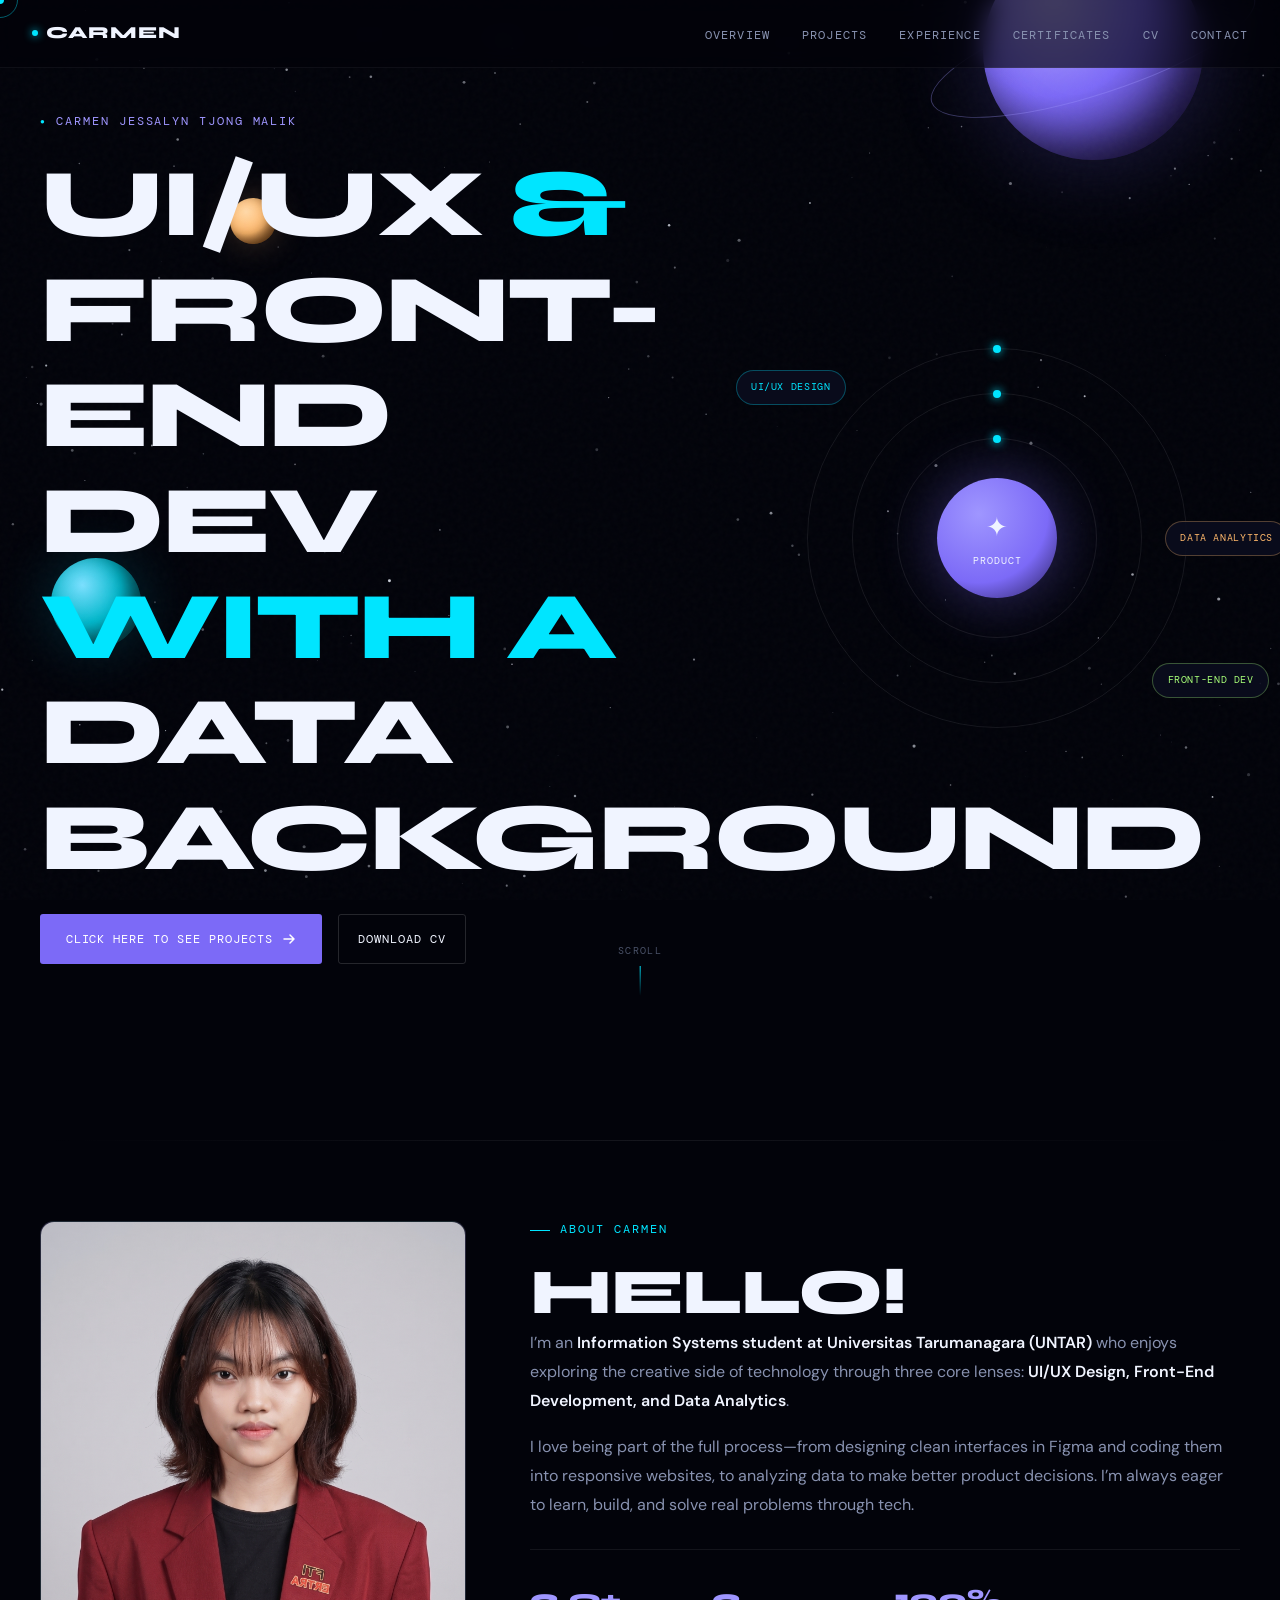
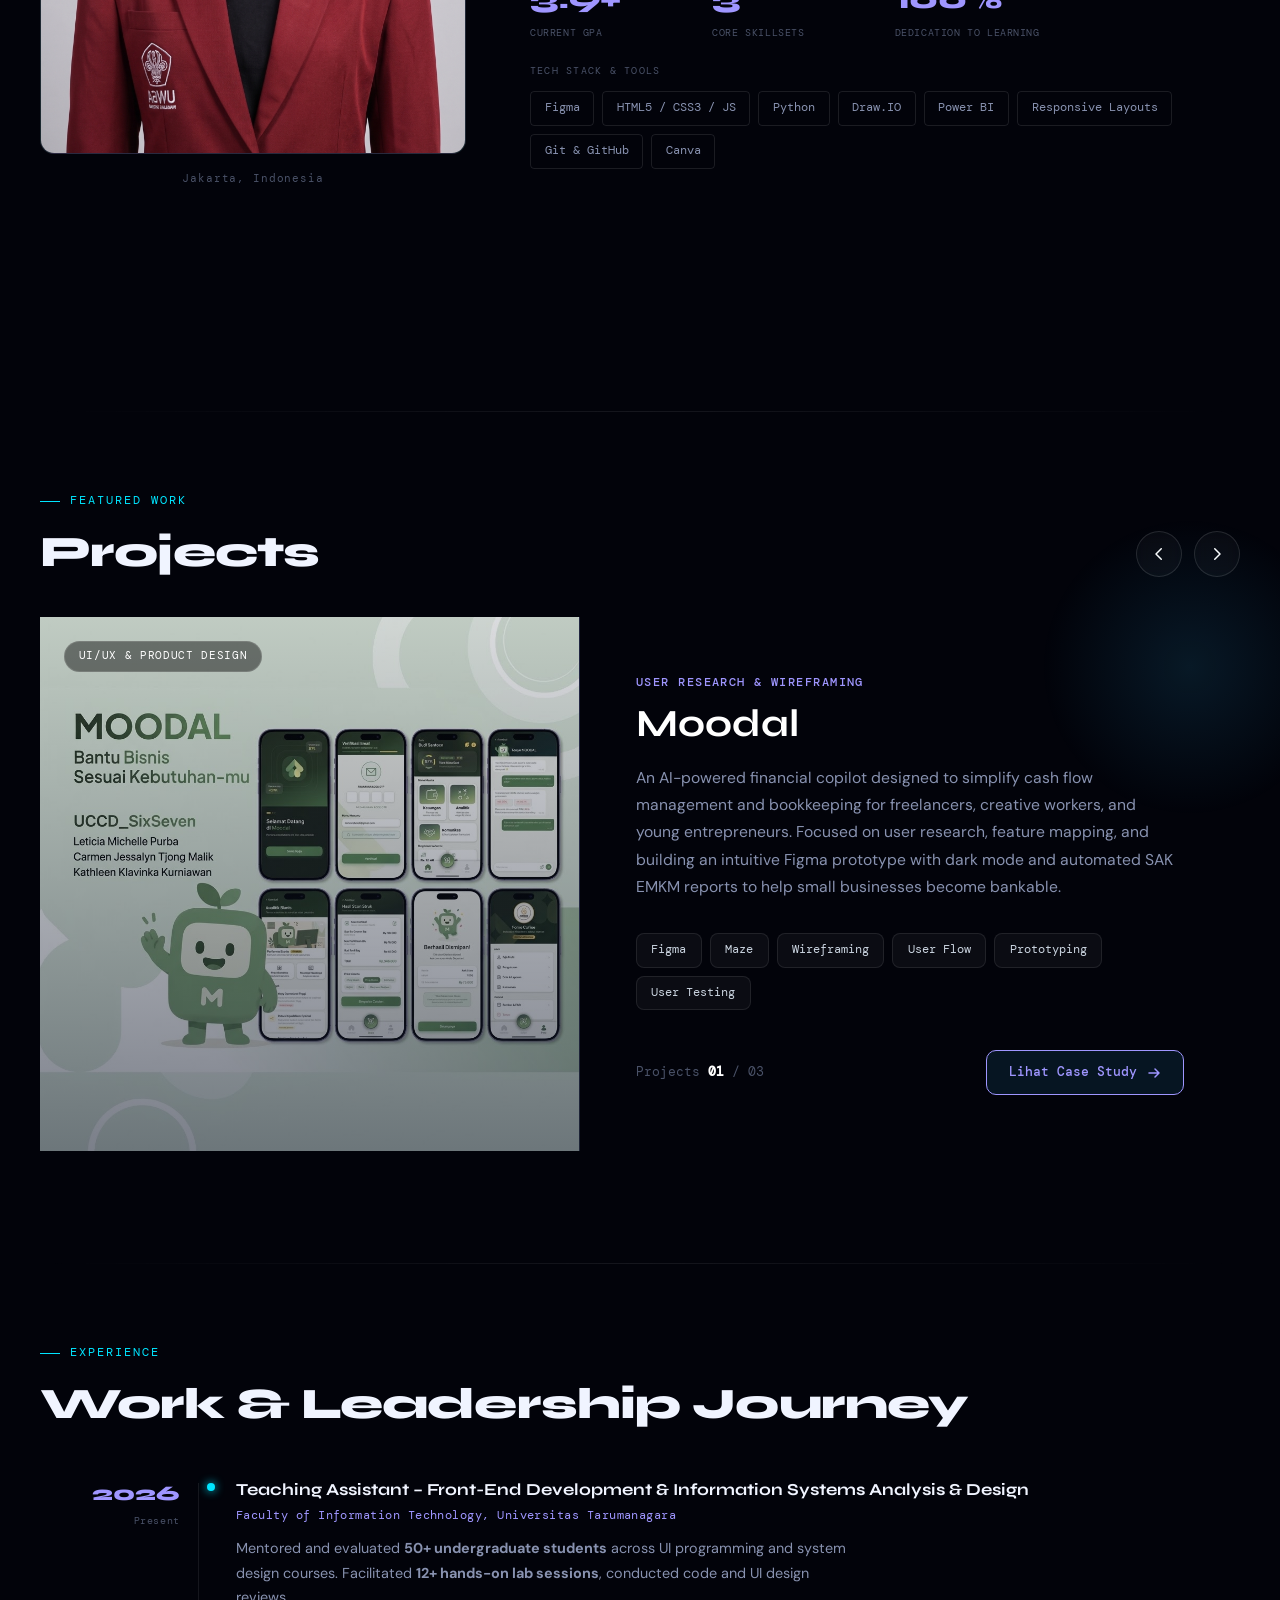
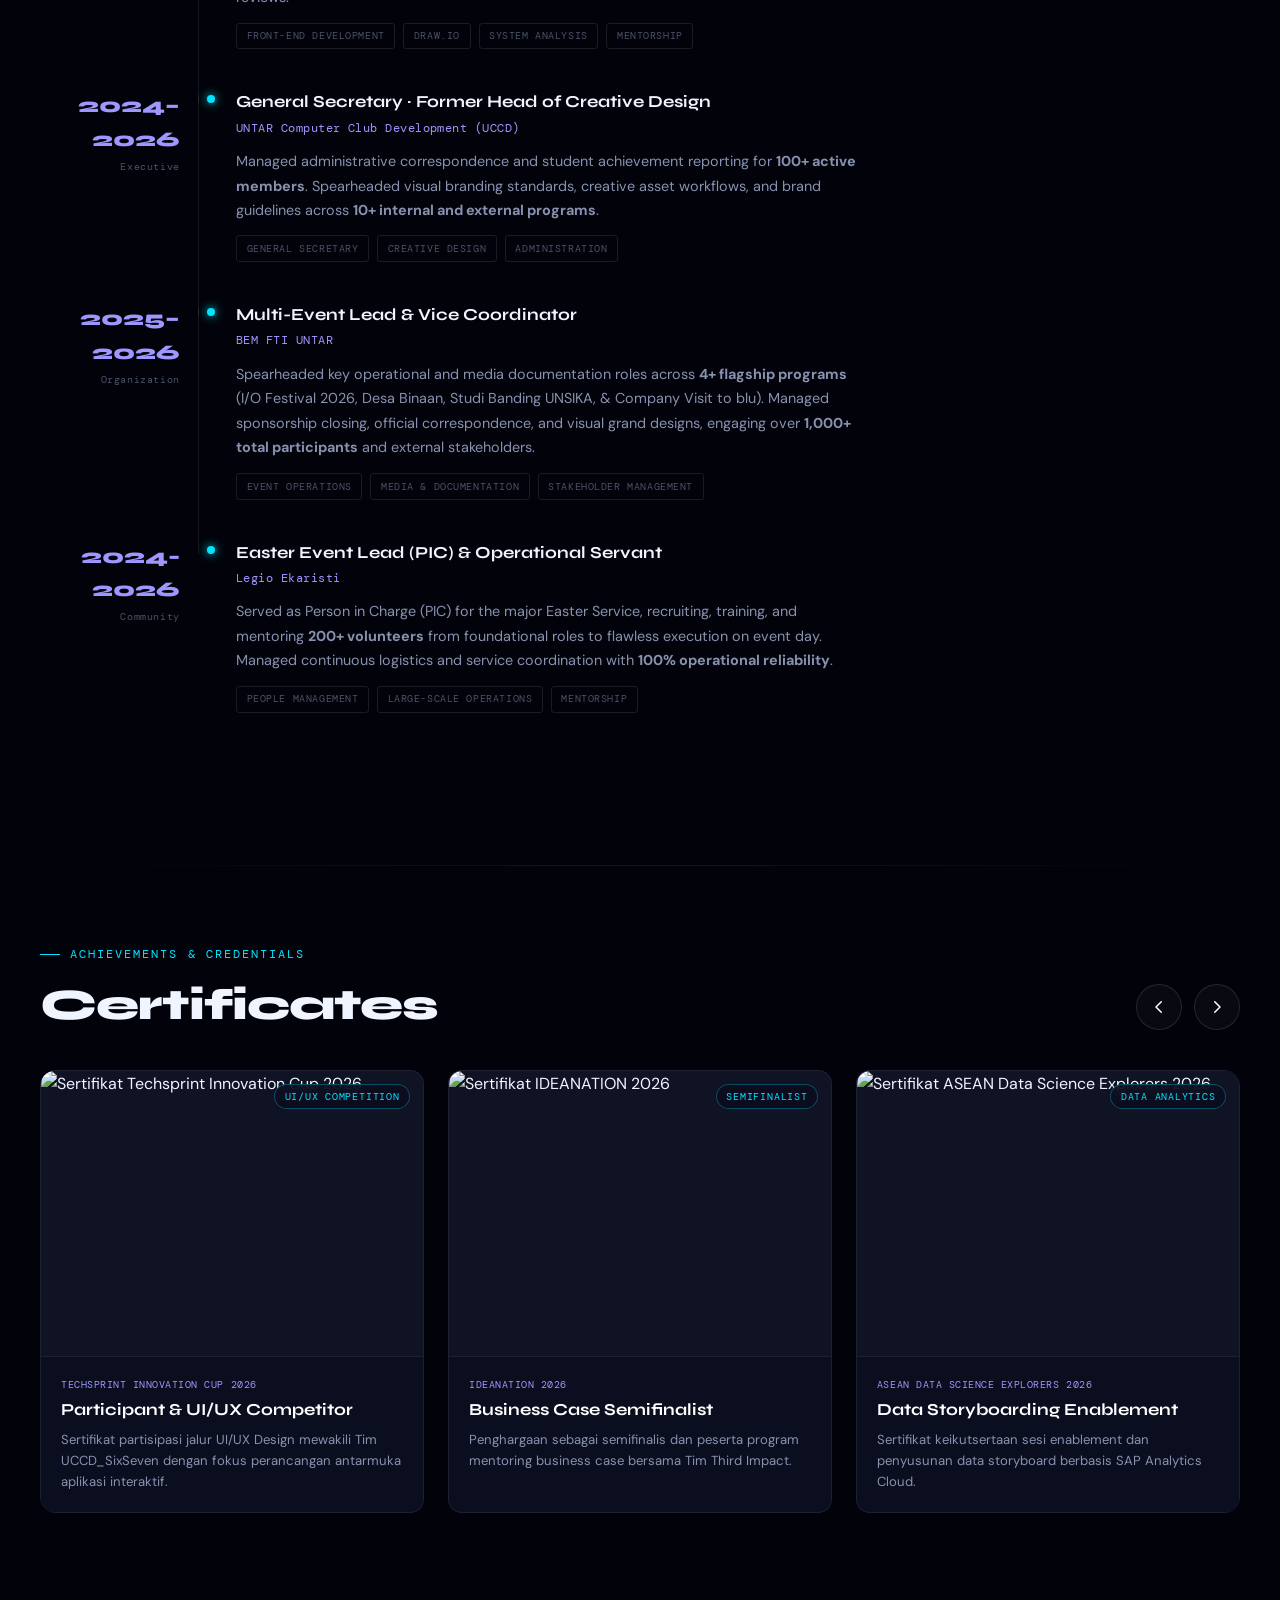
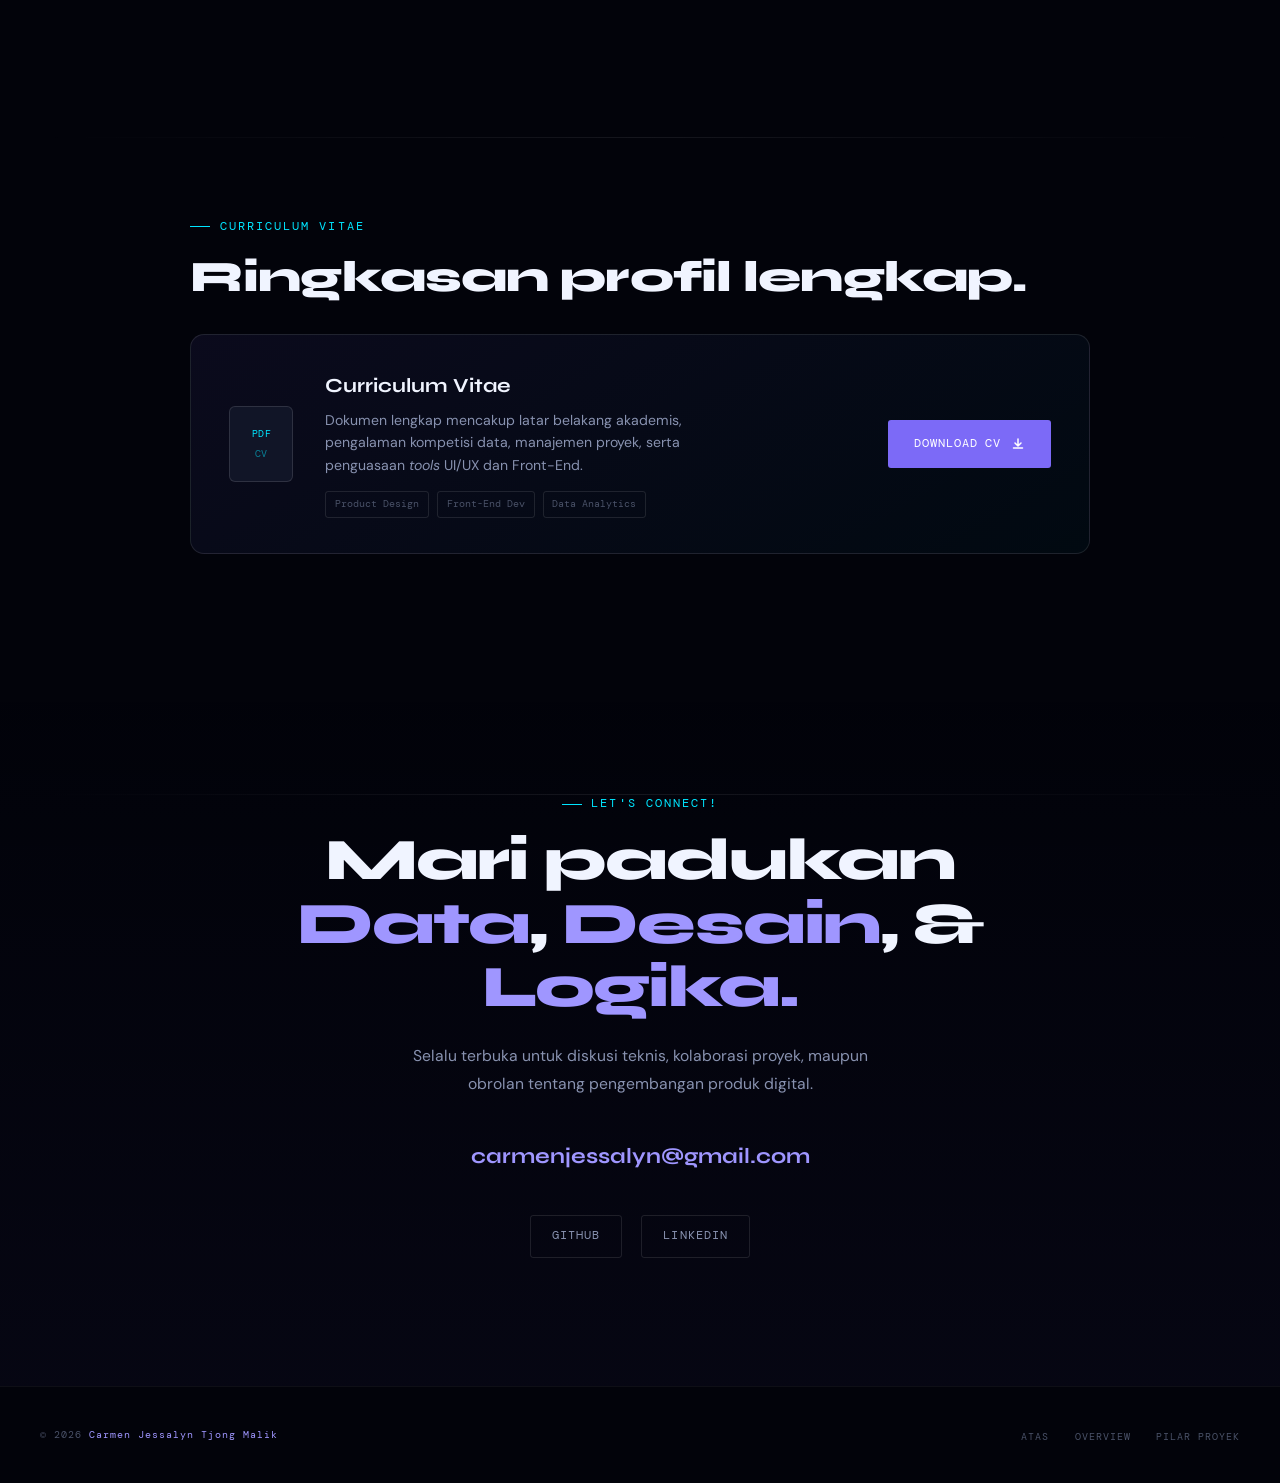
==== Final/index.html @ ed93e40d "Add .gitignore and include Final folder only" ====
<!DOCTYPE html>
<html lang="id">

<head>
    <meta charset="UTF-8" />
    <meta name="viewport" content="width=device-width, initial-scale=1.0" />
    <link href="image/favicon.ico" rel="icon" type="image/x-icon" />
    <title>Carmen Jessalyn | UI/UX, Front-End & Data</title>

    <link rel="preconnect" href="https://fonts.googleapis.com" />
    <link rel="preconnect" href="https://fonts.gstatic.com" crossorigin />
    <link
        href="https://fonts.googleapis.com/css2?family=Syne:wght@400;500;600;700;800&family=DM+Sans:ital,opsz,wght@0,9..40,300;0,9..40,400;0,9..40,500;1,9..40,300&family=DM+Mono:wght@300;400;500&display=swap"
        rel="stylesheet" />

    <link rel="stylesheet" href="css/style.css" />
    <link rel="stylesheet" href="css/portfolio.css" />
</head>

<body>
    <div id="cursor"></div>
    <div id="cursor-ring"></div>
    <canvas id="starfield"></canvas>
    <div class="planet-field">
        <div class="planet planet-a">
            <div class="ring"></div>
        </div>
        <div class="planet planet-b"></div>
        <div class="planet planet-c"></div>
    </div>

    <!-- Navigasi -->
    <nav>
        <a href="index.html" class="nav-logo"><span></span>CARMEN</a>
        <ul class="nav-links">
            <li><a href="#about">Overview</a></li>
            <li><a href="#work">Projects</a></li>
            <li><a href="#experience">Experience</a></li>
            <li><a href="#certificates">Certificates</a></li>
            <li><a href="#resume">CV</a></li>
            <li><a href="#contact">Contact</a></li>
        </ul>
    </nav>

    <!-- Bagian Hero -->
    <section id="hero">
        <div class="hero-inner">
            <div class="hero-left">
                <p class="hero-label">Carmen Jessalyn Tjong Malik</p>

                <h1 class="hero-headline"
                    style="text-transform: uppercase; font-weight: 800; font-size: clamp(3.5rem, 8vw, 6rem); line-height: 1.1;">
                    UI/UX <span class="accent-cyan">&</span><br>
                    FRONT-END DEV
                    <span class="accent-cyan">With a </span>Data <br> Background
                </h1>

                <div class="hero-actions">
                    <a href="#work" class="btn-primary">
                        CLick here to see projects
                        <svg width="14" height="14" fill="none" viewBox="0 0 14 14">
                            <path d="M2 7h10M8 3l4 4-4 4" stroke="currentColor" stroke-width="1.5"
                                stroke-linecap="round" stroke-linejoin="round" />
                        </svg>
                    </a>
                    <a href="#resume" class="btn-ghost">Download CV</a>
                </div>
            </div>

            <!-- Visual Hero -->
            <div class="hero-visual">
                <div class="orbit-system">
                    <div class="orbit-ring">
                        <div class="orbit-dot"></div>
                    </div>
                    <div class="orbit-ring">
                        <div class="orbit-dot"></div>
                    </div>
                    <div class="orbit-ring">
                        <div class="orbit-dot"></div>
                    </div>
                    <div class="orbit-center">
                        <div class="orbit-center-icon">✦</div>
                        <div class="orbit-center-text">Product</div>
                    </div>
                    <div class="skill-float f1">UI/UX Design</div>
                    <div class="skill-float f2">Front-End Dev</div>
                    <div class="skill-float f3">Data Analytics</div>
                </div>
            </div>
        </div>

        <div class="scroll-indicator">
            <span>Scroll</span>
            <div class="scroll-line"></div>
        </div>
    </section>

    <!-- Bagian About / Overview -->
    <section id="about">
        <div class="section-divider"></div>
        <div class="about-inner reveal">
            <div class="about-photo">
                <div class="photo-frame">
                    <div class="photo-placeholder">
                        <img src="image/almet.png" alt="Carmen Jessalyn" class="photo-img" />
                    </div>
                </div>
                <div class="photo-caption">Jakarta, Indonesia</div>
            </div>

            <div class="about-right">
                <p class="section-tag">About Carmen</p>
                <h2 class="section-title"
                    style="text-transform: uppercase; font-weight: 800; font-size: clamp(2.5rem, 5vw, 4rem);">
                    hello!
                </h2>

                <p class="about-text">
                    I’m an <strong>Information Systems student at Universitas Tarumanagara (UNTAR)</strong> who enjoys
                    exploring the creative side of technology through three core lenses: <strong>UI/UX Design, Front-End
                        Development, and Data Analytics</strong>.</p>

                <p class="about-text">
                    I love being part of the full process—from designing clean interfaces in Figma and coding them into
                    responsive websites, to analyzing data to make better product decisions. I’m always eager to learn,
                    build, and solve real problems through tech.
                </p>

                <div class="about-stats">
                    <div class="stat-item">
                        <div class="stat-number">3.9+</div>
                        <div class="stat-label">Current GPA</div>
                    </div>
                    <div class="stat-item">
                        <div class="stat-number">3</div>
                        <div class="stat-label">Core Skillsets</div>
                    </div>
                    <div class="stat-item">
                        <div class="stat-number">100%</div>
                        <div class="stat-label">Dedication to Learning</div>
                    </div>
                </div>

                <div class="tools-grid-label">Tech Stack & Tools</div>
                <div class="tools-grid">
                    <span class="tool-tag">Figma</span>
                    <span class="tool-tag">HTML5 / CSS3 / JS</span>
                    <span class="tool-tag">Python</span>
                    <span class="tool-tag">Draw.IO</span>
                    <span class="tool-tag">Power BI</span>
                    <span class="tool-tag">Responsive Layouts</span>
                    <span class="tool-tag">Git & GitHub</span>
                    <span class="tool-tag">Canva</span>
                </div>
            </div>
        </div>
    </section>

    <!-- Bagian Featured Work -->
    <section id="work">
        <div class="section-divider"></div>

        <!-- Header Showcase -->
        <div class="showcase-top-bar reveal">
            <div>
                <p class="section-tag">Featured Work</p>
                <h2 class="section-title" style="margin-bottom: 0;">Projects</h2>
            </div>

            <div class="showcase-nav-controls">
                <button class="btn-nebula-nav" id="showcasePrev" aria-label="Proyek Sebelumnya">
                    <svg width="18" height="18" fill="none" viewBox="0 0 24 24">
                        <path d="M15 19l-7-7 7-7" stroke="currentColor" stroke-width="2" stroke-linecap="round"
                            stroke-linejoin="round" />
                    </svg>
                </button>
                <button class="btn-nebula-nav" id="showcaseNext" aria-label="Proyek Selanjutnya">
                    <svg width="18" height="18" fill="none" viewBox="0 0 24 24">
                        <path d="M9 5l7 7-7 7" stroke="currentColor" stroke-width="2" stroke-linecap="round"
                            stroke-linejoin="round" />
                    </svg>
                </button>
            </div>
        </div>

        <!-- Showcase Utama -->
        <div class="nebula-showcase-box reveal">
            <div class="showcase-slider-track">

                <!-- PROYEK 1: UI/UX DESIGN (Moodal) -->
                <div class="project-slide-item is-active" data-slide="0">
                    <div class="project-visual-panel theme-moodal">
                        <div class="space-grid-bg"></div>
                        <span class="project-badge-top">UI/UX & Product Design</span>
                        <div class="project-big-mark">
                            <img src="image/MOODAL.jpg" alt="UI/UX Case Study" />
                        </div>
                    </div>
                    <div class="project-info-panel">
                        <div class="info-sublabel">User Research & Wireframing</div>
                        <h3 class="info-title">Moodal</h3>
                        <p class="info-desc">
                            An AI-powered financial copilot designed to simplify cash flow management and bookkeeping
                            for freelancers, creative workers, and young entrepreneurs. Focused on user research,
                            feature mapping, and building an intuitive Figma prototype with dark mode and automated SAK
                            EMKM reports to help small businesses become bankable.
                        </p>
                        <div class="info-tech-stack">
                            <span class="tech-pill">Figma</span>
                            <span class="tech-pill">Maze</span>
                            <span class="tech-pill">Wireframing</span>
                            <span class="tech-pill">User Flow</span>
                            <span class="tech-pill">Prototyping</span>
                            <span class="tech-pill">User Testing</span>
                        </div>

                        <div class="info-footer">
                            <div class="project-counter">Projects <span>01</span> / 03</div>
                            <a href="UI/case-study-moodal.html" class="btn-github-link">
                                <span>Lihat Case Study</span>
                                <svg width="14" height="14" fill="none" viewBox="0 0 14 14">
                                    <path d="M2 7h10M8 3l4 4-4 4" stroke="currentColor" stroke-width="1.5"
                                        stroke-linecap="round" stroke-linejoin="round" />
                                </svg>
                            </a>
                        </div>
                    </div>
                </div>

                <!-- PROYEK 2: UI/UX DESIGN (Kayu Kita) -->
                <div class="project-slide-item" data-slide="1">
                    <div class="project-visual-panel theme-kayu">
                        <div class="space-grid-bg"></div>
                        <span class="project-badge-top">UI/UX & Product Design</span>
                        <div class="project-big-mark">
                            <img src="image/KAYUKITA.jpg" alt="UI/UX Case Study" />
                        </div>
                    </div>
                    <div class="project-info-panel">
                        <div class="info-sublabel">User Research & Wireframing</div>
                        <h3 class="info-title">Kayu Kita</h3>
                        <p class="info-desc">
                            A digital marketplace connecting local woodcraft artisans with buyers to preserve
                            Indonesia's craft heritage. Focused on user research, multi-persona mapping, and prototyping
                            key features (Cari Kayu, Buat Kayu, and Tau Kayu) in Figma to build trust and simplify
                            custom furniture ordering.
                        </p>
                        <div class="info-tech-stack">
                            <span class="tech-pill">Figma</span>
                            <span class="tech-pill">Wireframing</span>
                            <span class="tech-pill">User Flow</span>
                            <span class="tech-pill">Prototyping</span>
                            <span class="tech-pill">User Testing</span>
                        </div>

                        <div class="info-footer">
                            <div class="project-counter">Projects <span>02</span> / 03</div>
                            <a href="UI/case-study-kayukita.html" class="btn-github-link">
                                <span>Lihat Case Study</span>
                                <svg width="14" height="14" fill="none" viewBox="0 0 14 14">
                                    <path d="M2 7h10M8 3l4 4-4 4" stroke="currentColor" stroke-width="1.5"
                                        stroke-linecap="round" stroke-linejoin="round" />
                                </svg>
                            </a>
                        </div>
                    </div>
                </div>

                <!-- PROYEK 3: FRONT-END (Peonies Studio) -->
                <div class="project-slide-item" data-slide="2">
                    <div class="project-visual-panel theme-academic">
                        <div class="space-grid-bg"></div>
                        <span class="project-badge-top">Front-End Architecture</span>
                        <div class="project-big-mark">
                            <img src="image/Peonies.jpeg" alt="Peonies Studio Front-End" />
                        </div>
                    </div>
                    <div class="project-info-panel">
                        <div class="info-sublabel">Web Development</div>
                        <h3 class="info-title">Peonies Studio Web</h3>
                        <p class="info-desc">
                            A front-end implementation of the Peonies Studio landing page built using pure HTML5 and
                            CSS3. Focused on turning visual layouts into clean, well-structured code with full
                            responsiveness across desktop and mobile screens.
                        </p>

                        <div class="info-tech-stack">
                            <span class="tech-pill">HTML5</span>
                            <span class="tech-pill">CSS3</span>
                            <span class="tech-pill">Responsive Design</span>
                            <span class="tech-pill">Flexbox / Grid</span>
                        </div>

                        <div class="info-footer">
                            <div class="project-counter">PILAR <span>03</span> / 03</div>
                            <a href="https://carmenjessalyn-cpu.github.io/UTS-Web-Development/" target="_blank"
                                rel="noopener noreferrer" class="btn-github-link">
                                <span>Website Preview</span>
                                <svg width="14" height="14" fill="none" viewBox="0 0 14 14">
                                    <path d="M2 7h10M8 3l4 4-4 4" stroke="currentColor" stroke-width="1.5"
                                        stroke-linecap="round" stroke-linejoin="round" />
                                </svg>
                            </a>
                            <a href="https://github.com/carmenjessalyn-cpu/UTS-Web-Development.git" target="_blank"
                                rel="noopener noreferrer" class="btn-github-link">
                                <span>Repository</span>
                            </a>
                        </div>
                    </div>
                </div>

                <!-- PROYEK 4: Full-stack PHP -->
                <div class="project-slide-item" data-slide="3">
                    <div class="project-visual-panel theme-academic">
                        <div class="space-grid-bg"></div>
                        <span class="project-badge-top">UAS Web Development</span>
                        <div class="project-big-mark"><img src="image/UAS.jpeg" alt="Academic Web Application" /></div>
                    </div>
                    <div class="project-info-panel">
                        <div class="info-sublabel">Full-Stack Web Development</div>
                        <h3 class="info-title">Academic Web Application</h3>
                        <p class="info-desc">
                            A full-stack dynamic web application built as an academic coursework project. It combines a
                            responsive front-end interface built with Bootstrap and JavaScript with a PHP and MySQL
                            backend to manage database records and user interactions seamlessly.
                        </p>

                        <div class="info-tech-stack">
                            <span class="tech-pill">PHP</span>
                            <span class="tech-pill">Bootstrap</span>
                            <span class="tech-pill">JavaScript</span>
                            <span class="tech-pill">MySQL</span>
                        </div>
                        <div class="info-footer">
                            <div class="project-counter">PROYEK <span>02</span> / 03</div>
                            <a href="https://uas-webdev.rf.gd/" target="_blank" rel="noopener noreferrer"
                                class="btn-github-link">
                                <span>Website Preview</span>
                                <svg width="14" height="14" fill="none" viewBox="0 0 14 14">
                                    <path d="M2 7h10M8 3l4 4-4 4" stroke="currentColor" stroke-width="1.5"
                                        stroke-linecap="round" stroke-linejoin="round" />
                                </svg>
                                <a href="https://github.com/carmenjessalyn-cpu/UAS-Web-Development.git" target="_blank"
                                    rel="noopener noreferrer" class="btn-github-link">
                                    <span>Repository GitHub</span>
                                    <svg width="14" height="14" fill="none" viewBox="0 0 14 14">
                                        <path d="M2 7h10M8 3l4 4-4 4" stroke="currentColor" stroke-width="1.5"
                                            stroke-linecap="round" stroke-linejoin="round" />
                                    </svg>
                                </a>
                            </a>
                        </div>
                    </div>
                </div>

                <!-- PROYEK 5: SISTEM PERPUSTAKAAN -->
                <div class="project-slide-item" data-slide="4">
                    <div class="project-visual-panel theme-library">
                        <div class="space-grid-bg"></div>
                        <span class="project-badge-top">Final Semester Project</span>
                        <div class="project-big-mark"><img src="image/OBP.jpeg" alt="Sistem Perpustakaan Digital" />
                        </div>
                    </div>
                    <div class="project-info-panel">
                        <div class="info-sublabel">Full-Stack Development</div>
                        <h3 class="info-title">Digital Library Management System</h3>
                        <p class="info-desc">
                            A web application developed for the Object-Based Programming (OBP) course using Spring Boot.
                            In this team project, I focused on designing and implementing the front-end user interface,
                            crafting structured layouts, and ensuring a seamless, user-friendly experience across all
                            views.
                        </p>

                        <div class="info-tech-stack">
                            <span class="tech-pill">Spring Boot</span>
                            <span class="tech-pill">Thymeleaf</span>
                            <span class="tech-pill">HTML/CSS</span>
                            <span class="tech-pill">Java</span>
                        </div>
                        <div class="info-footer">
                            <div class="project-counter">PROYEK <span>03</span> / 03</div>
                            <a href="https://github.com/carmenjessalyn-cpu/Perpustakaan-Proyek-UAS-.git" target="_blank"
                                rel="noopener noreferrer" class="btn-github-link">
                                <span>Repository GitHub</span>
                                <svg width="14" height="14" fill="none" viewBox="0 0 14 14">
                                    <path d="M2 7h10M8 3l4 4-4 4" stroke="currentColor" stroke-width="1.5"
                                        stroke-linecap="round" stroke-linejoin="round" />
                                </svg>
                            </a>
                        </div>
                    </div>
                </div>

                <!-- PROYEK 6: DATA ANALYTICS (Jakarta Air Quality Forecasting & XAI) -->
                <div class="project-slide-item" data-slide="5">
                    <div class="project-visual-panel theme-academic">
                        <div class="space-grid-bg"></div>
                        <span class="project-badge-top">Data Science & XAI Research</span>
                        <div class="project-big-mark">
                            <img src="image/BIG DATA ISPU.png" alt="Jakarta Air Quality Analysis" />
                        </div>
                    </div>

                    <div class="project-info-panel">
                        <div class="info-sublabel">Data Analytics & Machine Learning</div>
                        <h3 class="info-title">Jakarta Air Quality Forecasting & XAI</h3>

                        <p class="info-desc">
                            An academic research project analyzing Jakarta's air quality trends (2016–2025) using a
                            Random Forest regressor combined with temporal lag feature engineering ($t-1, t-2, t-7$). It
                            integrates Independent T-Test statistics to examine structural breaks during the COVID-19
                            pandemic and applies SHAP (TreeExplainer) to provide transparent, interpretable machine
                            learning predictions.
                        </p>

                        <div class="info-tech-stack">
                            <span class="tech-pill">Python</span>
                            <span class="tech-pill">Random Forest</span>
                            <span class="tech-pill">SHAP (XAI)</span>
                            <span class="tech-pill">Statistical Analysis</span>
                        </div>

                        <div class="info-footer">
                            <div class="project-counter">PROYEK <span>04</span> / 04</div>
                            <a href="pdf/Artikel ENG_825240096-terkunci.pdf" target="_blank" rel="noopener noreferrer"
                                class="btn-github-link">
                                <span>Research Paper</span>
                                <svg width="14" height="14" fill="none" viewBox="0 0 14 14">
                                    <path d="M2 7h10M8 3l4 4-4 4" stroke="currentColor" stroke-width="1.5"
                                        stroke-linecap="round" stroke-linejoin="round" />
                                </svg>
                            </a>
                        </div>
                    </div>
                </div>
            </div>
        </div>
    </section>

    <!-- Bagian Pengalaman (Organisasi & Lomba) -->
    <section id="experience">
        <div class="section-divider"></div>
        <div class="mission-inner">
            <div class="mission-header reveal">
                <div>
                    <p class="section-tag">Experience</p>
                    <h2 class="section-title">Work & Leadership Journey</h2>
                </div>
            </div>

            <div class="timeline reveal">
                <!-- ASDOS -->
                <div class="timeline-entry">
                    <div class="entry-date">
                        <div class="entry-year">2026</div>
                        <div class="entry-period">Present</div>
                    </div>
                    <div class="entry-content">
                        <div class="entry-role">Teaching Assistant – Front-End Development & Information Systems
                            Analysis & Design</div>
                        <div class="entry-org">Faculty of Information Technology, Universitas Tarumanagara</div>
                        <p class="entry-desc">
                            Mentored and evaluated <strong>50+ undergraduate students</strong> across UI programming and
                            system design courses. Facilitated <strong>12+ hands-on lab sessions</strong>, conducted
                            code and UI design reviews.
                        </p>
                        <div class="entry-tags">
                            <span class="entry-tag">Front-End Development</span>
                            <span class="entry-tag">DRAW.IO</span>
                            <span class="entry-tag">System Analysis</span>
                            <span class="entry-tag">Mentorship</span>
                        </div>
                    </div>
                </div>


                <!-- UCCD -->
                <div class="timeline-entry">
                    <div class="entry-date">
                        <div class="entry-year">2024–2026</div>
                        <div class="entry-period">Executive</div>
                    </div>
                    <div class="entry-content">
                        <div class="entry-role">General Secretary · Former Head of Creative Design</div>
                        <div class="entry-org">UNTAR Computer Club Development (UCCD)</div>
                        <p class="entry-desc">
                            Managed administrative correspondence and student achievement reporting for <strong>100+
                                active members</strong>. Spearheaded visual branding standards, creative asset
                            workflows, and brand guidelines across <strong>10+ internal and external programs</strong>.
                        </p>
                        <div class="entry-tags">
                            <span class="entry-tag">General Secretary</span>
                            <span class="entry-tag">Creative Design</span>
                            <span class="entry-tag">Administration</span>
                        </div>
                    </div>
                </div>

                <!-- BEM / I/O Festival -->
                <div class="timeline-entry">
                    <div class="entry-date">
                        <div class="entry-year">2025–2026</div>
                        <div class="entry-period">Organization</div>
                    </div>
                    <div class="entry-content">
                        <div class="entry-role">Multi-Event Lead & Vice Coordinator</div>
                        <div class="entry-org">BEM FTI UNTAR</div>
                        <p class="entry-desc">
                            Spearheaded key operational and media documentation roles across <strong>4+ flagship
                                programs</strong> (I/O Festival 2026, Desa Binaan, Studi Banding UNSIKA, & Company Visit
                            to blu). Managed sponsorship closing, official correspondence, and visual grand designs,
                            engaging over <strong>1,000+ total participants</strong> and external stakeholders.
                        </p>
                        <div class="entry-tags">
                            <span class="entry-tag">Event Operations</span>
                            <span class="entry-tag">Media & Documentation</span>
                            <span class="entry-tag">Stakeholder Management</span>
                        </div>
                    </div>
                </div>

                <!-- LEGIO EKARISTI -->
                <div class="timeline-entry">
                    <div class="entry-date">
                        <div class="entry-year">2024-2026</div>
                        <div class="entry-period">Community</div>
                    </div>
                    <div class="entry-content">
                        <div class="entry-role">Easter Event Lead (PIC) & Operational Servant</div>
                        <div class="entry-org">Legio Ekaristi</div>
                        <p class="entry-desc">
                            Served as Person in Charge (PIC) for the major Easter Service, recruiting, training, and
                            mentoring <strong>200+ volunteers</strong> from foundational roles to flawless execution on
                            event day. Managed continuous logistics and service coordination with <strong>100%
                                operational reliability</strong>.
                        </p>
                        <div class="entry-tags">
                            <span class="entry-tag">People Management</span>
                            <span class="entry-tag">Large-Scale Operations</span>
                            <span class="entry-tag">Mentorship</span>
                        </div>
                    </div>
                </div>
            </div>
        </div>
    </section>

    <!-- Bagian Sertifikat Carousel -->
    <section id="certificates">
        <div class="section-divider"></div>
        <div class="certificates-inner reveal">

            <div class="certificates-header">
                <div>
                    <p class="section-tag">Achievements & Credentials</p>
                    <h2 class="section-title" style="margin-bottom: 0;">Certificates</h2>
                </div>

                <div class="cert-nav-controls">
                    <button class="btn-nebula-nav" id="certPrev" aria-label="Sertifikat Sebelumnya">
                        <svg width="18" height="18" fill="none" viewBox="0 0 24 24">
                            <path d="M15 19l-7-7 7-7" stroke="currentColor" stroke-width="2" stroke-linecap="round"
                                stroke-linejoin="round" />
                        </svg>
                    </button>
                    <button class="btn-nebula-nav" id="certNext" aria-label="Sertifikat Selanjutnya">
                        <svg width="18" height="18" fill="none" viewBox="0 0 24 24">
                            <path d="M9 5l7 7-7 7" stroke="currentColor" stroke-width="2" stroke-linecap="round"
                                stroke-linejoin="round" />
                        </svg>
                    </button>
                </div>
            </div>

            <div class="cert-carousel-wrapper">
                <div class="cert-carousel-track" id="certTrack">

                    <!-- Sertifikat 1 -->
                    <div class="cert-slide-item">
                        <div class="cert-card">
                            <div class="cert-image-wrapper">
                                <img src="image/cert-techsprint.jpg" alt="Sertifikat Techsprint Innovation Cup 2026"
                                    class="cert-img" />
                                <span class="cert-badge">UI/UX Competition</span>
                            </div>
                            <div class="cert-body">
                                <div class="cert-org">Techsprint Innovation Cup 2026</div>
                                <h3 class="cert-title">Participant & UI/UX Competitor</h3>
                                <p class="cert-desc">
                                    Sertifikat partisipasi jalur UI/UX Design mewakili Tim UCCD_SixSeven dengan fokus
                                    perancangan antarmuka aplikasi interaktif.
                                </p>
                            </div>
                        </div>
                    </div>

                    <!-- Sertifikat 2 -->
                    <div class="cert-slide-item">
                        <div class="cert-card">
                            <div class="cert-image-wrapper">
                                <img src="image/cert-ideanation.jpg" alt="Sertifikat IDEANATION 2026"
                                    class="cert-img" />
                                <span class="cert-badge">Semifinalist</span>
                            </div>
                            <div class="cert-body">
                                <div class="cert-org">IDEANATION 2026</div>
                                <h3 class="cert-title">Business Case Semifinalist</h3>
                                <p class="cert-desc">
                                    Penghargaan sebagai semifinalis dan peserta program mentoring business case bersama
                                    Tim Third Impact.
                                </p>
                            </div>
                        </div>
                    </div>

                    <!-- Sertifikat 3 -->
                    <div class="cert-slide-item">
                        <div class="cert-card">
                            <div class="cert-image-wrapper">
                                <img src="image/cert-aseandse.jpg" alt="Sertifikat ASEAN Data Science Explorers 2026"
                                    class="cert-img" />
                                <span class="cert-badge">Data Analytics</span>
                            </div>
                            <div class="cert-body">
                                <div class="cert-org">ASEAN Data Science Explorers 2026</div>
                                <h3 class="cert-title">Data Storyboarding Enablement</h3>
                                <p class="cert-desc">
                                    Sertifikat keikutsertaan sesi enablement dan penyusunan data storyboard berbasis SAP
                                    Analytics Cloud.
                                </p>
                            </div>
                        </div>
                    </div>

                    <!-- Sertifikat 4 -->
                    <div class="cert-slide-item">
                        <div class="cert-card">
                            <div class="cert-image-wrapper">
                                <img src="image/cert-dqlab.jpg" alt="Sertifikat DQLab Mini Bootcamp Batch 10"
                                    class="cert-img" />
                                <span class="cert-badge">Bootcamp</span>
                            </div>
                            <div class="cert-body">
                                <div class="cert-org">DQLab Academy</div>
                                <h3 class="cert-title">Introductory Data Analytics</h3>
                                <p class="cert-desc">
                                    Sertifikat kelulusan DQLab Mini Bootcamp Batch 10 mengenai eksplorasi data, teknik
                                    pembersihan data, serta visualisasi.
                                </p>
                            </div>
                        </div>
                    </div>

                    <!-- Sertifikat 5 -->
                    <div class="cert-slide-item">
                        <div class="cert-card">
                            <div class="cert-image-wrapper">
                                <img src="image/cert-pega.jpg" alt="Sertifikat Pega National Internship Program"
                                    class="cert-img" />
                                <span class="cert-badge">Virtual Internship</span>
                            </div>
                            <div class="cert-body">
                                <div class="cert-org">Pegasystems & SmartBridge</div>
                                <h3 class="cert-title">Low-Code Platform Project</h3>
                                <p class="cert-desc">
                                    Sertifikat penyelesaian proyek capstone pada Pega National Internship Program dengan
                                    fokus alur logika sistem aplikasi.
                                </p>
                            </div>
                        </div>
                    </div>

                </div>
            </div>

        </div>
    </section>

    <!-- Bagian Resume -->
    <section id="resume">
        <div class="section-divider"></div>
        <div class="resume-inner reveal">
            <p class="section-tag">Curriculum Vitae</p>
            <h2 class="section-title" style="margin-bottom:2rem;">Ringkasan profil lengkap.</h2>

            <div class="resume-card">
                <div class="resume-file-icon">
                    <span>PDF</span>
                    <span style="opacity:0.5;">CV</span>
                </div>
                <div class="resume-copy">
                    <h3>Curriculum Vitae</h3>
                    <p>
                        Dokumen lengkap mencakup latar belakang akademis, pengalaman kompetisi data, manajemen proyek,
                        serta penguasaan <em>tools</em> UI/UX dan Front-End.
                    </p>
                    <div class="resume-highlights">
                        <span>Product Design</span>
                        <span>Front-End Dev</span>
                        <span>Data Analytics</span>
                    </div>
                </div>
                <a href="image/CV (3).pdf" download class="btn-primary">
                    Download CV
                    <svg width="14" height="14" fill="none" viewBox="0 0 14 14">
                        <path d="M7 2v7m0 0 3-3m-3 3L4 6M2.5 11h9" stroke="currentColor" stroke-width="1.5"
                            stroke-linecap="round" stroke-linejoin="round" />
                    </svg>
                </a>
            </div>
        </div>
    </section>

    <!-- Bagian Kontak -->
    <section id="contact">
        <div class="section-divider"></div>
        <div class="contact-inner reveal">
            <p class="section-tag" style="justify-content:center;">Let's Connect!</p>
            <h2 class="contact-headline">
                Mari padukan <span style="color:var(--nebula-300)">Data</span>, <span
                    style="color:var(--nebula-300)">Desain</span>, & <span
                    style="color:var(--nebula-300)">Logika.</span>
            </h2>
            <p class="contact-sub">
                Selalu terbuka untuk diskusi teknis, kolaborasi proyek, maupun obrolan tentang pengembangan produk
                digital.
            </p>

            <a href="mailto:carmenjessalyn@gmail.com" class="contact-email-big">
                carmenjessalyn@gmail.com
            </a>

            <div class="contact-links">
                <a href="https://github.com/carmenjessalyn-cpu" target="_blank" rel="noopener noreferrer"
                    class="contact-link">GitHub</a>
                <a href="https://www.linkedin.com/in/carmen-jessalyn-tjong-malik-6b8989284" target="_blank"
                    rel="noopener noreferrer" class="contact-link">LinkedIn</a>
            </div>
        </div>
    </section>

    <!-- Footer -->
    <footer>
        <div class="footer-inner">
            <p class="footer-copy">© 2026 <span>Carmen Jessalyn Tjong Malik</span></p>
            <ul class="footer-links">
                <li><a href="#hero">Atas</a></li>
                <li><a href="#about">Overview</a></li>
                <li><a href="#work">Pilar Proyek</a></li>
            </ul>
        </div>
    </footer>

    <script src="js/starfield.js"></script>
    <script src="js/main.js"></script>
</body>

</html>
---- Final/css/style.css ----
/* ═══════════════════════════════════════════════════════
   STYLE.CSS — shared foundation for every page on the site.
   Tokens, reset, background (stars + planets), nav, buttons,
   footer, keyframes. Do not fork this file per page — every
   HTML file links this same stylesheet.
═══════════════════════════════════════════════════════ */

:root {
  --space-950: #02030a;
  --space-900: #060812;
  --space-800: #0b0e1f;
  --space-700: #111527;
  --space-600: #1a1f38;
  --nebula-400: #7c6af7;
  --nebula-300: #9f96ff;
  --nebula-200: #c2bbff;
  --pulsar: #00e5ff;
  --pulsar-dim: #00b8cc;
  --aurora: #a8ff78;
  --amber: #ffb86b;
  --star-white: #f0f4ff;
  --star-dim: #8892b0;
  --star-muted: #4a5268;

  --font-display: 'Syne', sans-serif;
  --font-body: 'DM Sans', sans-serif;
  --font-mono: 'DM Mono', monospace;

  --ease-expo: cubic-bezier(0.16, 1, 0.3, 1);
  --ease-back: cubic-bezier(0.34, 1.56, 0.64, 1);
}

/* ─── Reset & base ─── */
*,
*::before,
*::after {
  box-sizing: border-box;
  margin: 0;
  padding: 0;
}

html {
  scroll-behavior: smooth;
  font-size: 16px;
}

body {
  background: var(--space-950);
  color: var(--star-white);
  font-family: var(--font-body);
  line-height: 1.6;
  overflow-x: hidden;
  cursor: none;
}

::selection {
  background: var(--nebula-400);
  color: #fff;
}

img {
  max-width: 100%;
  display: block;
}

button {
  font: inherit;
  cursor: none;
}

a {
  cursor: none;
}

@media (hover: none) and (pointer: coarse) {

  body,
  a,
  button {
    cursor: auto;
  }

  #cursor,
  #cursor-ring {
    display: none;
  }
}

/* ─── Custom cursor ─── */
#cursor {
  position: fixed;
  width: 8px;
  height: 8px;
  background: var(--pulsar);
  border-radius: 50%;
  pointer-events: none;
  z-index: 999999;
  transform: translate(-50%, -50%);
  transition: transform .1s var(--ease-expo), width .3s var(--ease-expo), height .3s var(--ease-expo), background .3s;
  mix-blend-mode: screen;
}

#cursor-ring {
  position: fixed;
  width: 36px;
  height: 36px;
  border: 1px solid rgba(0, 229, 255, 0.4);
  border-radius: 50%;
  pointer-events: none;
  z-index: 999999;
  transform: translate(-50%, -50%);
  transition: transform .18s var(--ease-expo), width .4s var(--ease-expo), height .4s var(--ease-expo), border-color .3s;
}

body:has(a:hover) #cursor,
body:has(button:hover) #cursor {
  width: 14px;
  height: 14px;
}

body:has(a:hover) #cursor-ring,
body:has(button:hover) #cursor-ring {
  width: 54px;
  height: 54px;
  border-color: rgba(0, 229, 255, 0.7);
}

/* ─── Background: starfield canvas + CSS planets + noise ─── */
#starfield {
  position: fixed;
  inset: 0;
  z-index: 0;
  pointer-events: none;
}

.planet-field {
  position: fixed;
  inset: 0;
  z-index: 0;
  pointer-events: none;
  overflow: hidden;
}

.planet {
  position: absolute;
  border-radius: 50%;
  filter: blur(0.3px);
}

.planet-a {
  width: 220px;
  height: 220px;
  top: -60px;
  right: 6%;
  background: radial-gradient(circle at 32% 30%, #b6a8ff 0%, #7c6af7 42%, #382a7d 78%, #1a1240 100%);
  box-shadow: 0 0 90px rgba(124, 106, 247, 0.25), inset -18px -14px 40px rgba(0, 0, 0, 0.55);
  animation: drift-slow 34s ease-in-out infinite;
}

.planet-a .ring {
  position: absolute;
  top: 50%;
  left: 50%;
  width: 340px;
  height: 90px;
  border: 1px solid rgba(159, 150, 255, 0.35);
  border-radius: 50%;
  transform: translate(-50%, -50%) rotate(-18deg);
}

.planet-b {
  width: 90px;
  height: 90px;
  top: 62%;
  left: 4%;
  background: radial-gradient(circle at 35% 30%, #7be0ff 0%, #00b8cc 45%, #045e6b 80%, #012933 100%);
  box-shadow: 0 0 60px rgba(0, 229, 255, 0.18), inset -10px -8px 20px rgba(0, 0, 0, 0.5);
  animation: drift-slow 26s ease-in-out infinite reverse;
}

.planet-c {
  width: 46px;
  height: 46px;
  top: 22%;
  left: 18%;
  background: radial-gradient(circle at 35% 30%, #ffd9a8 0%, #ffb86b 50%, #a15c1f 85%, #472a0d 100%);
  box-shadow: 0 0 34px rgba(255, 184, 107, 0.25), inset -6px -5px 12px rgba(0, 0, 0, 0.5);
  animation: drift-slow 20s ease-in-out infinite;
}

@keyframes drift-slow {

  0%,
  100% {
    transform: translateY(0) translateX(0);
  }

  50% {
    transform: translateY(-24px) translateX(14px);
  }
}

body::before {
  content: '';
  position: fixed;
  inset: 0;
  z-index: 1;
  pointer-events: none;
  background-image: url("data:image/svg+xml,%3Csvg viewBox='0 0 200 200' xmlns='http://www.w3.org/2000/svg'%3E%3Cfilter id='n'%3E%3CfeTurbulence type='fractalNoise' baseFrequency='0.9' numOctaves='4' stitchTiles='stitch'/%3E%3C/filter%3E%3Crect width='100%25' height='100%25' filter='url(%23n)' opacity='1'/%3E%3C/svg%3E");
  opacity: 0.025;
}

/* ─── Layout utilities ─── */
.container {
  position: relative;
  z-index: 2;
  max-width: 1200px;
  margin: 0 auto;
  padding: 0 2rem;
}

section {
  position: relative;
  z-index: 2;
}

.section-divider {
  max-width: 1200px;
  margin: 0 auto;
  height: 1px;
  background: linear-gradient(90deg, transparent, rgba(255, 255, 255, 0.08), transparent);
}

.section-tag {
  font-family: var(--font-mono);
  font-size: 0.72rem;
  letter-spacing: 0.18em;
  text-transform: uppercase;
  color: var(--pulsar);
  display: flex;
  align-items: center;
  gap: 0.6rem;
  margin-bottom: 1rem;
}

.section-tag::before {
  content: '';
  width: 20px;
  height: 1px;
  background: var(--pulsar);
}

.section-title {
  font-family: var(--font-display);
  font-weight: 800;
  font-size: clamp(1.9rem, 3.4vw, 2.8rem);
  letter-spacing: -0.02em;
  line-height: 1.15;
}

/* ─── Nav ─── */
nav {
  position: fixed;
  top: 0;
  left: 0;
  right: 0;
  z-index: 100;
  padding: 1.25rem 2rem;
  display: flex;
  justify-content: space-between;
  align-items: center;
  backdrop-filter: blur(12px);
  background: rgba(2, 3, 10, 0.65);
  border-bottom: 1px solid rgba(255, 255, 255, 0.05);
  transition: padding 0.4s var(--ease-expo);
  gap: 1.5rem;
}

.nav-logo {
  font-family: var(--font-display);
  font-weight: 800;
  font-size: 1.05rem;
  letter-spacing: 0.06em;
  color: var(--star-white);
  text-decoration: none;
  display: flex;
  align-items: center;
  gap: 0.5rem;
  flex-shrink: 0;
}

.nav-logo span {
  display: inline-block;
  width: 6px;
  height: 6px;
  border-radius: 50%;
  background: var(--pulsar);
  box-shadow: 0 0 8px var(--pulsar);
  animation: pulse-dot 2s ease-in-out infinite;
}

.nav-links {
  display: flex;
  gap: 2rem;
  list-style: none;
}

.nav-links a {
  font-family: var(--font-mono);
  font-size: 0.72rem;
  letter-spacing: 0.1em;
  text-transform: uppercase;
  color: var(--star-dim);
  text-decoration: none;
  transition: color 0.3s;
  position: relative;
}

.nav-links a::after {
  content: '';
  position: absolute;
  bottom: -4px;
  left: 0;
  width: 0;
  height: 1px;
  background: var(--pulsar);
  transition: width 0.3s var(--ease-expo);
}

.nav-links a:hover {
  color: var(--star-white);
}

.nav-links a:hover::after {
  width: 100%;
}

/* Role switch — plain links, no JS state */
.role-switch {
  display: flex;
  background: rgba(255, 255, 255, 0.04);
  border: 1px solid rgba(255, 255, 255, 0.08);
  border-radius: 999px;
  padding: 3px;
  flex-shrink: 0;
}

.role-pill {
  border: none;
  background: transparent;
  color: var(--star-dim);
  text-decoration: none;
  font-family: var(--font-mono);
  font-size: 0.65rem;
  letter-spacing: 0.08em;
  text-transform: uppercase;
  padding: 0.5rem 0.9rem;
  border-radius: 999px;
  transition: all 0.35s var(--ease-expo);
  white-space: nowrap;
}

.role-pill.active {
  background: var(--nebula-400);
  color: #fff;
  box-shadow: 0 0 18px rgba(124, 106, 247, 0.5);
}

.role-pill:not(.active):hover {
  color: var(--star-white);
}

@media (max-width: 980px) {
  .nav-links {
    display: none;
  }
}

/* ─── Buttons ─── */
.btn-primary {
  display: inline-flex;
  align-items: center;
  gap: 0.6rem;
  background: var(--nebula-400);
  color: #fff;
  font-family: var(--font-mono);
  font-size: 0.75rem;
  letter-spacing: 0.08em;
  text-transform: uppercase;
  padding: 0.9rem 1.6rem;
  border-radius: 3px;
  text-decoration: none;
  border: none;
  transition: transform 0.3s var(--ease-expo), box-shadow 0.3s;
}

.btn-primary:hover {
  transform: translateY(-3px);
  box-shadow: 0 14px 34px rgba(124, 106, 247, 0.35);
}

.btn-ghost {
  display: inline-flex;
  align-items: center;
  gap: 0.6rem;
  color: var(--star-white);
  text-decoration: none;
  font-family: var(--font-mono);
  font-size: 0.75rem;
  letter-spacing: 0.08em;
  text-transform: uppercase;
  padding: 0.9rem 1.2rem;
  border: 1px solid rgba(255, 255, 255, 0.14);
  border-radius: 3px;
  transition: all 0.3s var(--ease-expo);
  background: transparent;
}

.btn-ghost:hover {
  border-color: var(--pulsar);
  color: var(--pulsar);
}

/* ─── Footer ─── */
footer {
  position: relative;
  z-index: 2;
  padding: 2.2rem 2rem;
  border-top: 1px solid rgba(255, 255, 255, 0.05);
}

.footer-inner {
  max-width: 1200px;
  margin: 0 auto;
  display: flex;
  justify-content: space-between;
  align-items: center;
  flex-wrap: wrap;
  gap: 1rem;
}

.footer-copy {
  font-family: var(--font-mono);
  font-size: 0.62rem;
  letter-spacing: 0.1em;
  color: var(--star-muted);
}

.footer-copy span {
  color: var(--nebula-300);
}

.footer-links {
  display: flex;
  gap: 1.6rem;
  list-style: none;
}

.footer-links a {
  font-family: var(--font-mono);
  font-size: 0.62rem;
  letter-spacing: 0.1em;
  text-transform: uppercase;
  color: var(--star-muted);
  text-decoration: none;
  transition: color 0.3s;
}

.footer-links a:hover {
  color: var(--star-white);
}

/* ─── Landing page: hero + role-select cards ─── */
#landing-hero {
  min-height: 100vh;
  display: flex;
  align-items: center;
  padding: 8rem 2rem 4rem;
}

.landing-inner {
  max-width: 1000px;
  margin: 0 auto;
  width: 100%;
  text-align: center;
}

.landing-eyebrow {
  font-family: var(--font-mono);
  font-size: 0.75rem;
  letter-spacing: 0.2em;
  text-transform: uppercase;
  color: var(--nebula-300);
  margin-bottom: 1.25rem;
  display: inline-flex;
  align-items: center;
  gap: 0.6rem;
}

.landing-eyebrow::before {
  content: '●';
  font-size: 0.5rem;
  color: var(--pulsar);
}

.landing-nose {
  font-family: var(--font-mono);
  font-size: 0.75rem;
  letter-spacing: 0.2em;
  text-transform: uppercase;
  color: var(--nebula-300);
  margin-bottom: 1.25rem;
  display: inline-flex;
  align-items: center;
  gap: 0.6rem;
}

.landing-title {
  font-family: var(--font-display);
  font-weight: 800;
  font-size: clamp(2.2rem, 5vw, 3.6rem);
  letter-spacing: -0.03em;
  line-height: 1.12;
  margin-bottom: 1.25rem;
}

.landing-title .accent {
  color: var(--nebula-300);
}

.landing-sub {
  font-size: 1.02rem;
  color: var(--star-dim);
  max-width: 560px;
  margin: 0 auto 3.5rem;
  line-height: 1.75;
}

.role-select {
  display: grid;
  grid-template-columns: 1fr 1fr;
  gap: 1.75rem;
  text-align: left;
}

.role-card {
  position: relative;
  border: 1px solid rgba(255, 255, 255, 0.1);
  border-radius: 16px;
  padding: 2.6rem 2.2rem;
  text-decoration: none;
  color: inherit;
  overflow: hidden;
  background: linear-gradient(160deg, rgba(255, 255, 255, 0.03), rgba(255, 255, 255, 0.01));
  transition: transform .45s var(--ease-expo), border-color .4s, box-shadow .4s;
}

.role-card:hover {
  transform: translateY(-8px);
  border-color: rgba(159, 150, 255, 0.4);
  box-shadow: 0 30px 60px rgba(0, 0, 0, 0.45);
}

.rc-icon {
  width: 50px;
  height: 50px;
  border-radius: 50%;
  display: flex;
  align-items: center;
  justify-content: center;
  font-size: 1.3rem;
  margin-bottom: 1.5rem;
}

.role-card.is-uiux .rc-icon {
  background: radial-gradient(circle at 35% 30%, var(--nebula-300), var(--nebula-400) 70%);
  box-shadow: 0 0 30px rgba(124, 106, 247, 0.35);
}

.role-card.is-frontend .rc-icon {
  background: radial-gradient(circle at 35% 30%, #7be0ff, var(--pulsar-dim) 70%);
  box-shadow: 0 0 30px rgba(0, 229, 255, 0.3);
}

.role-card h2 {
  font-family: var(--font-display);
  font-weight: 700;
  font-size: 1.4rem;
  margin-bottom: 0.7rem;
  letter-spacing: -0.01em;
}

.role-card p {
  color: var(--star-dim);
  font-size: 0.88rem;
  line-height: 1.7;
  margin-bottom: 1.6rem;
  max-width: 320px;
}

.rc-cta {
  font-family: var(--font-mono);
  font-size: 0.68rem;
  letter-spacing: 0.1em;
  text-transform: uppercase;
  display: inline-flex;
  align-items: center;
  gap: 0.5rem;
  color: var(--star-white);
}

.rc-cta svg {
  transition: transform 0.3s var(--ease-expo);
}

.role-card:hover .rc-cta {
  color: var(--pulsar);
}

.role-card:hover .rc-cta svg {
  transform: translateX(4px);
}

.landing-footnote {
  margin-top: 2.5rem;
  font-family: var(--font-mono);
  font-size: 0.68rem;
  color: var(--star-muted);
  letter-spacing: 0.04em;
}

@media (max-width: 760px) {
  .role-select {
    grid-template-columns: 1fr;
  }
}

/* ─── Keyframes (shared) ─── */
@keyframes pulse-dot {

  0%,
  100% {
    opacity: 1;
    box-shadow: 0 0 8px var(--pulsar);
  }

  50% {
    opacity: 0.5;
    box-shadow: 0 0 16px var(--pulsar);
  }
}

@keyframes scroll-pulse {

  0%,
  100% {
    opacity: 0.4;
    transform: scaleY(1);
  }

  50% {
    opacity: 1;
    transform: scaleY(0.8);
  }
}

@keyframes orbit-rotate {
  from {
    transform: rotate(0deg);
  }

  to {
    transform: rotate(360deg);
  }
}

@keyframes float-1 {

  0%,
  100% {
    transform: translateY(0) rotate(-1deg);
  }

  50% {
    transform: translateY(-10px) rotate(1deg);
  }
}

@keyframes float-2 {

  0%,
  100% {
    transform: translateY(0) rotate(1deg);
  }

  50% {
    transform: translateY(-14px) rotate(-1deg);
  }
}

@keyframes float-3 {

  0%,
  100% {
    transform: translateY(0);
  }

  50% {
    transform: translateY(-8px);
  }
}

/* ─── Scroll reveal ─── */
.reveal {
  opacity: 0;
  transform: translateY(24px);
  transition: opacity 0.9s var(--ease-expo), transform 0.9s var(--ease-expo);
}

.reveal.visible {
  opacity: 1;
  transform: translateY(0);
}
---- Final/css/portfolio.css ----
#hero { min-height: 100vh; display: flex; align-items: center; padding: 7rem 2rem 4rem; }
.hero-inner { max-width: 1200px; margin: 0 auto; width: 100%; display: grid; grid-template-columns: 1.1fr 0.8fr; gap: 3rem; align-items: center; }
.hero-label {
  font-family: var(--font-mono); font-size: 0.75rem; letter-spacing: 0.16em; text-transform: uppercase;
  color: var(--nebula-300); margin-bottom: 1.25rem; display: flex; align-items: center; gap: 0.6rem;
}
.hero-label::before { content: '●'; font-size: 0.5rem; color: var(--pulsar); }
.hero-headline { font-family: var(--font-display); font-weight: 800; font-size: clamp(2.2rem, 4.6vw, 3.6rem); letter-spacing: -0.03em; line-height: 1.12; margin-bottom: 1.5rem; }
.hero-headline .accent { color: var(--nebula-300); }
.hero-headline .accent-cyan { color: var(--pulsar); }
.hero-subtext { font-size: 1.02rem; color: var(--star-dim); max-width: 480px; margin-bottom: 2.2rem; line-height: 1.75; }
.hero-actions { display: flex; gap: 1rem; flex-wrap: wrap; }

.hero-visual { position: relative; height: 420px; }
.orbit-system { position: absolute; inset: 0; display: flex; align-items: center; justify-content: center; }
.orbit-ring { position: absolute; border: 1px solid rgba(255,255,255,0.08); border-radius: 50%; animation: orbit-rotate linear infinite; }
.orbit-ring:nth-child(1) { width: 200px; height: 200px; animation-duration: 18s; }
.orbit-ring:nth-child(2) { width: 290px; height: 290px; animation-duration: 28s; animation-direction: reverse; }
.orbit-ring:nth-child(3) { width: 380px; height: 380px; animation-duration: 40s; }
.orbit-dot { position: absolute; top: -4px; left: 50%; width: 8px; height: 8px; border-radius: 50%; background: var(--pulsar); box-shadow: 0 0 10px var(--pulsar); transform: translateX(-50%); }
.orbit-center {
  width: 120px; height: 120px; border-radius: 50%; background: radial-gradient(circle at 35% 30%, var(--nebula-300), var(--nebula-400) 60%, #241b52 100%);
  display: flex; flex-direction: column; align-items: center; justify-content: center; box-shadow: 0 0 60px rgba(124,106,247,0.4);
}
.orbit-center-icon { font-size: 1.6rem; }
.orbit-center-text { font-family: var(--font-mono); font-size: 0.6rem; letter-spacing: 0.1em; text-transform: uppercase; margin-top: 0.3rem; }
.skill-float {
  position: absolute; font-family: var(--font-mono); font-size: 0.65rem; letter-spacing: 0.06em; text-transform: uppercase;
  padding: 0.5rem 0.9rem; border-radius: 999px; background: rgba(11,14,31,0.85); border: 1px solid rgba(255,255,255,0.12);
}
.skill-float.f1 { top: 10%; left: -4%; animation: float-1 6s ease-in-out infinite; color: var(--pulsar); border-color: rgba(0,229,255,0.3); }
.skill-float.f2 { bottom: 12%; right: -6%; animation: float-2 6.5s ease-in-out infinite; color: var(--aurora); border-color: rgba(168,255,120,0.3); }
.skill-float.f3 { top: 46%; right: -10%; animation: float-3 5.5s ease-in-out infinite; color: var(--amber); border-color: rgba(255,184,107,0.3); }

.scroll-indicator { position: absolute; bottom: 2rem; left: 50%; transform: translateX(-50%); display: flex; flex-direction: column; align-items: center; gap: 0.5rem; }
.scroll-indicator span { font-family: var(--font-mono); font-size: 0.6rem; letter-spacing: 0.15em; text-transform: uppercase; color: var(--star-muted); }
.scroll-line { width: 1px; height: 30px; background: linear-gradient(to bottom, var(--pulsar), transparent); animation: scroll-pulse 2s ease-in-out infinite; }

@media (max-width: 900px) { .hero-inner { grid-template-columns: 1fr; } .hero-visual { display: none; } }


/* ─── About ─── */
#about {
  padding: 7rem 2rem;
}

.about-inner {
  max-width: 1200px;
  margin: 5rem auto 0;
  display: grid;
  grid-template-columns: 0.75fr 1.25fr;
  gap: 4rem;
  align-items: start;
}

.photo-frame {
  width: 100%;
  height: 100%;
  padding: 0;
  position: relative;
  aspect-ratio: 4/5;
  border-radius: 14px;
  overflow: hidden;
  background: linear-gradient(155deg, rgba(124, 106, 247, 0.14), rgba(0, 229, 255, 0.06));
  border: 1px solid rgba(255, 255, 255, 0.1);
  display: flex;
  align-items: center;
  justify-content: center;
}

.photo-img {
  width: 100%;
  height: 100%;
  object-fit: cover;
  display: block;
}

.photo-placeholder {
  text-align: center;
  color: var(--star-muted);
  width: 100%;
  height: 100%;
  object-fit: cover;
}


.photo-orbit-dot {
  position: absolute;
  width: 10px;
  height: 10px;
  border-radius: 50%;
  background: var(--pulsar);
  box-shadow: 0 0 12px var(--pulsar);
  top: -5px;
  right: 18%;
  animation: pulse-dot 2.4s ease-in-out infinite;
}

.photo-caption {
  margin-top: 1rem;
  text-align: center;
  font-family: var(--font-mono);
  font-size: 0.68rem;
  letter-spacing: 0.08em;
  color: var(--star-muted);
}

.about-text {
  color: var(--star-dim);
  margin-bottom: 1.1rem;
  line-height: 1.8;
}

.about-text strong {
  color: var(--star-white);
  font-weight: 600;
}

.about-text em {
  color: var(--nebula-200);
  font-style: normal;
}

.about-stats {
  display: grid;
  grid-template-columns: repeat(4, 1fr);
  gap: 1.2rem;
  margin-top: 1.8rem;
  padding-top: 1.8rem;
  border-top: 1px solid rgba(255, 255, 255, 0.07);
}

.stat-item .stat-number {
  font-family: var(--font-display);
  font-weight: 800;
  font-size: 1.7rem;
  color: var(--nebula-300);
}

.stat-item .stat-label {
  font-family: var(--font-mono);
  font-size: 0.62rem;
  letter-spacing: 0.06em;
  color: var(--star-muted);
  margin-top: 0.2rem;
  text-transform: uppercase;
}

.tools-grid-label {
  font-family: var(--font-mono);
  font-size: 0.65rem;
  letter-spacing: 0.12em;
  text-transform: uppercase;
  color: var(--star-muted);
  margin: 1.4rem 0 0.7rem;
}

.tools-grid-label:first-of-type {
  margin-top: 1.8rem;
}

.tools-grid {
  display: flex;
  flex-wrap: wrap;
  gap: 0.5rem;
}

.tool-tag {
  font-family: var(--font-mono);
  font-size: 0.72rem;
  padding: 0.45rem 0.85rem;
  border: 1px solid rgba(255, 255, 255, 0.1);
  border-radius: 4px;
  color: var(--star-dim);
}

.about-quote {
  margin-top: 1.8rem;
  padding: 1.4rem 1.6rem;
  border-left: 2px solid var(--nebula-400);
  background: rgba(124, 106, 247, 0.05);
}

.about-quote p {
  color: var(--star-white);
  font-size: 0.92rem;
  line-height: 1.7;
}

.quote-attr {
  margin-top: 0.6rem;
  font-family: var(--font-mono);
  font-size: 0.65rem;
  color: var(--star-muted);
  letter-spacing: 0.08em;
}

@media (max-width: 900px) {
  .about-inner {
    grid-template-columns: 1fr;
    gap: 2.5rem;
  }

  .about-stats {
    grid-template-columns: repeat(2, 1fr);
  }

  .photo-frame {
    max-width: 340px;
    margin: 0 auto;
  }
}

/* ─── Work ─── */
#work {
  padding: 7rem 2rem;
}

.work-header {
  max-width: 1200px;
  margin: 5rem auto 3rem;
  display: flex;
  justify-content: space-between;
  align-items: flex-end;
  gap: 1.5rem;
  flex-wrap: wrap;
}

.work-sub {
  font-family: var(--font-mono);
  font-size: 0.72rem;
  color: var(--star-muted);
  letter-spacing: 0.06em;
  max-width: 340px;
  text-align: right;
  line-height: 1.7;
}

.work-grid {
  max-width: 1200px;
  margin: 0 auto;
  display: grid;
  grid-template-columns: repeat(2, 1fr);
  gap: 1.75rem;
}

.work-card {
  position: relative;
  display: block;
  text-decoration: none;
  color: inherit;
  border: 1px solid rgba(255, 255, 255, 0.08);
  border-radius: 12px;
  overflow: hidden;
  background: var(--space-800);
  transition: transform 0.45s var(--ease-expo), border-color 0.4s, box-shadow 0.4s;
}

.work-card:hover {
  transform: translateY(-6px);
  border-color: rgba(159, 150, 255, 0.35);
  box-shadow: 0 24px 50px rgba(0, 0, 0, 0.4);
}

.work-cover {
  aspect-ratio: 16/10;
  position: relative;
  display: flex;
  align-items: center;
  justify-content: center;
  overflow: hidden;
  font-family: var(--font-display);
  font-weight: 800;
  font-size: 2.4rem;
  color: rgba(255, 255, 255, 0.85);
}

.work-cover span.mark {
  position: relative;
  z-index: 2;
}

.work-cover::after {
  content: '';
  position: absolute;
  inset: 0;
  background: radial-gradient(circle at 30% 20%, rgba(255, 255, 255, 0.14), transparent 60%);
}

.cover-moodal {
  background: linear-gradient(150deg, #2c2160, #7c6af7);
}

.cover-kayukita {
  background: linear-gradient(150deg, #123324, #3f9e63);
}

.cover-sorakin {
  background: linear-gradient(150deg, #3a1417, #d9484f);
}

.cover-ecostep {
  background: linear-gradient(150deg, #0f2e33, #00b8cc);
}

.cover-orbitfest {
  background: linear-gradient(150deg, #241a44, #6a4fd9);
}

.cover-stardust {
  background: linear-gradient(150deg, #1a2e12, #6bbf3f);
}

.work-card-body {
  padding: 1.5rem 1.6rem 1.7rem;
}

.work-tag-row {
  display: flex;
  align-items: center;
  justify-content: space-between;
  margin-bottom: 0.7rem;
}

.work-badge {
  font-family: var(--font-mono);
  font-size: 0.6rem;
  letter-spacing: 0.1em;
  text-transform: uppercase;
  color: var(--pulsar);
  border: 1px solid rgba(0, 229, 255, 0.3);
  padding: 0.25rem 0.6rem;
  border-radius: 999px;
}

.work-case-label {
  font-family: var(--font-mono);
  font-size: 0.62rem;
  letter-spacing: 0.1em;
  color: var(--star-muted);
  text-transform: uppercase;
}

.work-title {
  font-family: var(--font-display);
  font-weight: 700;
  font-size: 1.2rem;
  margin-bottom: 0.5rem;
  letter-spacing: -0.01em;
}

.work-desc {
  color: var(--star-dim);
  font-size: 0.88rem;
  line-height: 1.65;
  margin-bottom: 1rem;
}

.work-meta {
  display: flex;
  align-items: center;
  justify-content: space-between;
  padding-top: 1rem;
  border-top: 1px solid rgba(255, 255, 255, 0.06);
}

.work-stack {
  display: flex;
  gap: 0.4rem;
  flex-wrap: wrap;
}

.work-stack span {
  font-family: var(--font-mono);
  font-size: 0.6rem;
  color: var(--star-muted);
}

.work-stack span+span::before {
  content: '·';
  margin-right: 0.4rem;
}

.work-arrow {
  display: flex;
  align-items: center;
  gap: 0.4rem;
  font-family: var(--font-mono);
  font-size: 0.65rem;
  letter-spacing: 0.08em;
  text-transform: uppercase;
  color: var(--star-muted);
  transition: color 0.3s, transform 0.3s;
}

.work-card:hover .work-arrow {
  color: var(--pulsar);
  transform: translateX(3px);
}

@media (max-width: 900px) {
  .work-grid {
    grid-template-columns: 1fr;
  }

  .work-header {
    flex-direction: column;
    align-items: flex-start;
  }

  .work-sub {
    text-align: left;
  }
}

/* ─── Mission / experience timeline ─── */
#mission {
  padding: 7rem 2rem;
}

.mission-inner {
  max-width: 1200px;
  margin: 0 auto;
}

.mission-header {
  display: flex;
  justify-content: space-between;
  align-items: flex-end;
  margin: 5rem 0 3rem;
  gap: 1.5rem;
  flex-wrap: wrap;
}

.timeline {
  position: relative;
}

.timeline-entry {
  display: grid;
  grid-template-columns: 140px 1fr;
  gap: 2rem;
  padding-bottom: 2.5rem;
  position: relative;
}

.timeline-entry::after {
  content: '';
  position: absolute;
  left: 158px;
  top: 6px;
  bottom: -14px;
  width: 1px;
  background: rgba(255, 255, 255, 0.08);
}

.timeline-entry:last-child::after {
  display: none;
}

.entry-date {
  text-align: right;
}

.entry-year {
  font-family: var(--font-display);
  font-weight: 800;
  font-size: 1.3rem;
  color: var(--nebula-300);
}

.entry-period {
  font-family: var(--font-mono);
  font-size: 0.65rem;
  color: var(--star-muted);
  letter-spacing: 0.06em;
  margin-top: 0.2rem;
}

.entry-content {
  position: relative;
  padding-left: 1.5rem;
}

.entry-content::before {
  content: '';
  position: absolute;
  left: -5px;
  top: 6px;
  width: 8px;
  height: 8px;
  border-radius: 50%;
  background: var(--pulsar);
  box-shadow: 0 0 10px var(--pulsar);
}

.entry-role {
  font-family: var(--font-display);
  font-weight: 700;
  font-size: 1.05rem;
  margin-bottom: 0.2rem;
}

.entry-org {
  font-family: var(--font-mono);
  font-size: 0.72rem;
  color: var(--nebula-300);
  letter-spacing: 0.04em;
  margin-bottom: 0.7rem;
}

.entry-desc {
  color: var(--star-dim);
  font-size: 0.9rem;
  line-height: 1.7;
  max-width: 620px;
  margin-bottom: 0.8rem;
}

.entry-tags {
  display: flex;
  gap: 0.5rem;
  flex-wrap: wrap;
}

.entry-tag {
  font-family: var(--font-mono);
  font-size: 0.6rem;
  letter-spacing: 0.06em;
  text-transform: uppercase;
  color: var(--star-muted);
  border: 1px solid rgba(255, 255, 255, 0.1);
  padding: 0.3rem 0.6rem;
  border-radius: 3px;
}

@media (max-width: 900px) {
  .timeline-entry {
    grid-template-columns: 1fr;
    gap: 0.5rem;
  }

  .timeline-entry::after {
    display: none;
  }

  .entry-date {
    text-align: left;
    display: flex;
    gap: 0.6rem;
    align-items: baseline;
  }

  .entry-content {
    padding-left: 1rem;
  }

  .entry-content::before {
    left: -5px;
  }

  .mission-header {
    flex-direction: column;
    align-items: flex-start;
  }
}

/* Other experience: orgs, competitions, certificates */
.other-exp-grid {
  display: grid;
  grid-template-columns: repeat(3, 1fr);
  gap: 1.2rem;
  margin-top: 3.5rem;
}

.exp-card {
  border: 1px solid rgba(255, 255, 255, 0.08);
  border-radius: 10px;
  padding: 1.4rem 1.5rem;
  background: rgba(255, 255, 255, 0.015);
  transition: border-color 0.3s, transform 0.3s;
}

.exp-card:hover {
  border-color: rgba(159, 150, 255, 0.3);
  transform: translateY(-3px);
}

.exp-card-icon {
  font-size: 1.1rem;
  margin-bottom: 0.8rem;
  color: var(--pulsar);
}

.exp-card-title {
  font-family: var(--font-display);
  font-weight: 700;
  font-size: 0.95rem;
  margin-bottom: 0.3rem;
}

.exp-card-org {
  font-family: var(--font-mono);
  font-size: 0.65rem;
  color: var(--star-muted);
  margin-bottom: 0.6rem;
}

.exp-card-desc {
  font-size: 0.82rem;
  color: var(--star-dim);
  line-height: 1.6;
}

@media (max-width: 900px) {
  .other-exp-grid {
    grid-template-columns: 1fr;
  }
}

/* ─── Resume ─── */
#resume {
  padding: 7rem 2rem;
}

.resume-inner {
  max-width: 900px;
  margin: 5rem auto 0;
}

.resume-card {
  display: grid;
  grid-template-columns: auto 1fr auto;
  gap: 2rem;
  align-items: center;
  border: 1px solid rgba(255, 255, 255, 0.1);
  border-radius: 14px;
  padding: 2.2rem 2.4rem;
  background: linear-gradient(150deg, rgba(124, 106, 247, 0.08), rgba(0, 229, 255, 0.03));
}

.resume-file-icon {
  width: 64px;
  height: 76px;
  border-radius: 6px;
  background: var(--space-700);
  border: 1px solid rgba(255, 255, 255, 0.12);
  display: flex;
  align-items: center;
  justify-content: center;
  font-family: var(--font-mono);
  font-size: 0.6rem;
  color: var(--pulsar);
  letter-spacing: 0.05em;
  flex-direction: column;
  gap: 0.3rem;
}

.resume-copy h3 {
  font-family: var(--font-display);
  font-weight: 700;
  font-size: 1.25rem;
  margin-bottom: 0.4rem;
}

.resume-copy p {
  color: var(--star-dim);
  font-size: 0.88rem;
  line-height: 1.6;
  max-width: 420px;
}

.resume-highlights {
  display: flex;
  gap: 0.5rem;
  margin-top: 0.9rem;
  flex-wrap: wrap;
}

.resume-highlights span {
  font-family: var(--font-mono);
  font-size: 0.6rem;
  color: var(--star-muted);
  border: 1px solid rgba(255, 255, 255, 0.1);
  padding: 0.3rem 0.55rem;
  border-radius: 3px;
}

@media (max-width: 700px) {
  .resume-card {
    grid-template-columns: 1fr;
    text-align: center;
  }

  .resume-copy p {
    max-width: none;
  }

  .resume-file-icon {
    margin: 0 auto;
  }
}

/* ─── Contact ─── */
#contact {
  padding: 8rem 2rem;
  background: linear-gradient(to bottom, transparent, rgba(124, 106, 247, 0.04));
}

.contact-inner {
  max-width: 800px;
  margin: 0 auto;
  text-align: center;
}

.contact-headline {
  font-family: var(--font-display);
  font-weight: 800;
  font-size: clamp(2.2rem, 4.6vw, 3.8rem);
  letter-spacing: -0.03em;
  line-height: 1.08;
  margin-bottom: 1.4rem;
}

.contact-sub {
  font-size: 0.98rem;
  color: var(--star-dim);
  line-height: 1.75;
  max-width: 500px;
  margin: 0 auto 2.6rem;
}

.contact-email-big {
  display: block;
  font-family: var(--font-display);
  font-weight: 700;
  font-size: clamp(1rem, 2vw, 1.35rem);
  color: var(--nebula-300);
  text-decoration: none;
  margin-bottom: 2.6rem;
  transition: color 0.3s;
}

.contact-email-big:hover {
  color: var(--pulsar);
}

.contact-links {
  display: flex;
  justify-content: center;
  gap: 1.2rem;
  flex-wrap: wrap;
}

.contact-link {
  display: inline-flex;
  align-items: center;
  gap: 0.5rem;
  font-family: var(--font-mono);
  font-size: 0.72rem;
  letter-spacing: 0.1em;
  text-transform: uppercase;
  color: var(--star-dim);
  text-decoration: none;
  border: 1px solid rgba(255, 255, 255, 0.1);
  padding: 0.7rem 1.3rem;
  border-radius: 3px;
  transition: all 0.3s var(--ease-expo);
}

.contact-link:hover {
  color: var(--star-white);
  border-color: rgba(255, 255, 255, 0.25);
  transform: translateY(-3px);
}

.showcase-top-bar {
  max-width: 1200px;
  width: 100%;
  margin: 5rem auto 2.5rem;
  display: flex;
  justify-content: space-between;
  align-items: flex-end;
  gap: 1.5rem;
  flex-wrap: wrap;
}

@media (min-width: 768px) {
  .showcase-top-bar {
    flex-direction: row;
    align-items: flex-end;
  }
}

.showcase-nav-controls {
  display: flex;
  align-items: center;
  gap: 0.75rem;
}

.btn-nebula-nav {
  width: 46px;
  height: 46px;
  border-radius: 50%;
  background: rgba(255, 255, 255, 0.03);
  border: 1px solid rgba(255, 255, 255, 0.12);
  color: #fff;
  display: flex;
  align-items: center;
  justify-content: center;
  cursor: pointer;
  transition: all 0.3s cubic-bezier(0.16, 1, 0.3, 1);
  backdrop-filter: blur(8px);
}

.btn-nebula-nav:hover {
  background: rgba(56, 189, 248, 0.15);
  border-color: var(--nebula-300, #38bdf8);
  color: var(--nebula-300, #38bdf8);
  transform: translateY(-2px);
  box-shadow: 0 0 20px rgba(56, 189, 248, 0.25);
}

/* Container Utama Showcase - Bergaya Glassmorphism & Deep Space */
.nebula-showcase-box {
  position: relative;
  max-width: 1200px;
  margin: 0 auto;
  width: 100%;
  border-radius: 24px;
}

/* Efek Glow di belakang card */
.nebula-showcase-box::before {
  content: '';
  position: absolute;
  top: -100px;
  right: -100px;
  width: 300px;
  height: 300px;
  background: radial-gradient(circle, rgba(56, 189, 248, 0.12) 0%, transparent 70%);
  pointer-events: none;
}

/* Track & Slide Item */
.showcase-slider-track {
  position: relative;
  min-height: 440px;
}

.project-slide-item {
  position: absolute;
  inset: 0;
  display: grid;
  grid-template-columns: 1fr;
  opacity: 0;
  pointer-events: none;
  transition: opacity 0.45s ease, transform 0.45s cubic-bezier(0.16, 1, 0.3, 1);
  transform: translateY(12px) scale(0.98);
}

.project-slide-item.is-active {
  position: relative;
  opacity: 1;
  pointer-events: auto;
  transform: translateY(0) scale(1);
}

@media (min-width: 900px) {
  .project-slide-item {
    grid-template-columns: 45% 55%;
  }
}

/* Panel Kiri (Visual Cover bergaya Futuristik/Nebula) */
.project-visual-panel {
  position: relative;
  display: flex;
  align-items: center;
  justify-content: center;
  padding: 3rem 2rem;
  border-bottom: 1px solid rgba(255, 255, 255, 0.06);
  overflow: hidden;
  min-height: 240px;
}

@media (min-width: 900px) {
  .project-visual-panel {
    border-bottom: none;
    border-right: 1px solid rgba(255, 255, 255, 0.06);
    min-height: 100%;
  }
}

/* Background pattern garis-garis ruang angkasa */
.space-grid-bg {
  position: absolute;
  inset: 0;
  background-image:
    radial-gradient(circle at 50% 50%, rgba(255, 255, 255, 0.05) 1px, transparent 1px),
    linear-gradient(to right, rgba(255, 255, 255, 0.02) 1px, transparent 1px),
    linear-gradient(to bottom, rgba(255, 255, 255, 0.02) 1px, transparent 1px);
  background-size: 24px 24px, 40px 40px, 40px 40px;
  opacity: 0.7;
}

/* Tema Warna Visual Per Project */
.theme-moodal {
  background: radial-gradient(circle at 30% 30%, rgba(99, 102, 241, 0.25) 0%, rgba(15, 23, 42, 0.9) 80%);
}

.theme-kayu {
  background: radial-gradient(circle at 30% 30%, rgba(99, 102, 241, 0.25) 0%, rgba(15, 23, 42, 0.9) 80%);
}

.theme-peonies {
  background: radial-gradient(circle at 30% 30%, rgba(99, 102, 241, 0.25) 0%, rgba(15, 23, 42, 0.9) 80%);
}

.theme-academic {
  background: radial-gradient(circle at 70% 30%, rgba(16, 185, 129, 0.22) 0%, rgba(15, 23, 42, 0.9) 80%);
}

.theme-library {
  background: radial-gradient(circle at 50% 70%, rgba(56, 189, 248, 0.22) 0%, rgba(15, 23, 42, 0.9) 80%);
}

.project-big-mark {
  position: absolute;
  inset: 0;
  width: 100%;
  height: 100%;
  z-index: 1;
}

.project-big-mark img {
  width: 100%;
  height: 100%;
  object-fit: cover;
  display: block;
}

.project-visual-panel::after {
  content: "";
  position: absolute;
  inset: 0;
  background: linear-gradient(to top,
      rgba(15, 23, 42, .55),
      rgba(15, 23, 42, .15));
  z-index: 2;
}

.project-badge-top {
  position: absolute;
  top: 1.5rem;
  left: 1.5rem;
  z-index: 3;
  background: rgba(0, 0, 0, 0.45);
  border: 1px solid rgba(255, 255, 255, 0.12);
  padding: 0.35rem 0.85rem;
  border-radius: 50px;
  font-family: var(--font-mono, monospace);
  font-size: 0.7rem;
  color: #fff;
  letter-spacing: 0.06em;
  text-transform: uppercase;
}

/* Panel Kanan (Konten / Deskripsi) */
.project-info-panel {
  padding: 2.5rem 2rem;
  display: flex;
  flex-direction: column;
  justify-content: center;
  text-align: left;
}

@media (min-width: 900px) {
  .project-info-panel {
    padding: 3.5rem 3.5rem;
  }
}

.info-sublabel {
  font-family: var(--font-mono, monospace);
  font-size: 0.75rem;
  color: var(--nebula-300, #38bdf8);
  text-transform: uppercase;
  letter-spacing: 0.12em;
  margin-bottom: 0.6rem;
  font-weight: 500;
}

.info-title {
  font-family: var(--font-syne, 'Syne', sans-serif);
  font-size: clamp(1.75rem, 3vw, 2.4rem);
  font-weight: 700;
  color: #fff;
  margin-bottom: 1rem;
  line-height: 1.2;
}

.info-desc {
  color: var(--star-dim, #94a3b8);
  font-size: 0.98rem;
  line-height: 1.75;
  margin-bottom: 2rem;
  max-width: 540px;
}

.info-tech-stack {
  display: flex;
  flex-wrap: wrap;
  gap: 0.5rem;
  margin-bottom: 2.5rem;
}

.tech-pill {
  background: rgba(255, 255, 255, 0.04);
  border: 1px solid rgba(255, 255, 255, 0.09);
  padding: 0.4rem 0.9rem;
  border-radius: 8px;
  font-family: var(--font-mono, monospace);
  font-size: 0.78rem;
  color: #cbd5e1;
}

.info-footer {
  display: flex;
  align-items: center;
  gap: 1rem;
  flex-wrap: wrap;
}

.project-counter {
  margin-right: auto;
}

.project-counter {
  font-family: var(--font-mono, monospace);
  font-size: 0.8rem;
  color: var(--star-muted, #64748b);
}

.project-counter span {
  color: #fff;
  font-weight: 600;
}

.btn-github-link {
  display: inline-flex;
  align-items: center;
  gap: 0.6rem;
  background: rgba(56, 189, 248, 0.1);
  border: 1px solid var(--nebula-300, #38bdf8);
  color: var(--nebula-300, #38bdf8);
  font-family: var(--font-mono, monospace);
  font-size: 0.8rem;
  font-weight: 500;
  padding: 0.7rem 1.4rem;
  border-radius: 10px;
  text-decoration: none;
  transition: all 0.25s ease;
}

.btn-github-link:hover {
  background: var(--nebula-300, #38bdf8);
  color: #0f172a;
  box-shadow: 0 0 25px rgba(56, 189, 248, 0.4);
  transform: translateY(-2px);
}

@media (max-width: 1024px) {

  #hero,
  #about,
  #work,
  #mission,
  #resume,
  #contact {
    padding-left: 1.5rem;
    padding-right: 1.5rem;
  }

  .hero-inner,
  .about-inner,
  .work-grid,
  .mission-inner,
  .resume-inner,
  .contact-inner,
  .showcase-top-bar,
  .nebula-showcase-box {
    width: 100%;
  }

  .project-info-panel {
    padding: 2.5rem;
  }

  .project-big-mark img {
    object-position: center;
  }
}


/* ---------- Tablet ---------- */
@media (max-width: 768px) {

  html {
    font-size: 15px;
  }

  .hero-headline {
    line-height: 1.2;
  }

  .hero-subtext {
    max-width: 100%;
    font-size: .95rem;
  }

  .about-inner {
    gap: 2rem;
  }

  .about-stats {
    grid-template-columns: repeat(2,1fr);
  }

  .work-grid {
    grid-template-columns: 1fr;
  }

  .other-exp-grid {
    grid-template-columns: 1fr;
  }

  .resume-card {
    grid-template-columns: 1fr;
    text-align: center;
    gap: 1.5rem;
  }

  .resume-highlights {
    justify-content: center;
  }

  .project-info-panel {
    padding: 2rem;
  }

  .info-footer {
    flex-direction: column;
    align-items: flex-start;
    gap: 1rem;
  }

  .project-counter {
    margin-right: 0;
  }

  .contact-links {
    gap: .8rem;
  }

}


/* ---------- Mobile ---------- */
@media (max-width: 576px) {

  html{
    font-size:14px;
  }

  #hero,
  #about,
  #work,
  #mission,
  #resume,
  #contact{
    padding-left:1rem;
    padding-right:1rem;
  }

  .hero-actions{
    width:100%;
    flex-direction:column;
  }

  .hero-actions a,
  .hero-actions button{
    width:100%;
    justify-content:center;
  }

  .photo-frame{
    max-width:100%;
  }

  .about-stats{
    grid-template-columns:1fr;
  }

  .work-card-body{
    padding:1.25rem;
  }

  .work-meta{
    flex-direction:column;
    align-items:flex-start;
    gap:.8rem;
  }

  .timeline-entry{
    gap:1rem;
  }

  .entry-date{
    flex-direction:column;
    align-items:flex-start;
  }

  .entry-content{
    padding-left:0;
  }

  .entry-content::before{
    display:none;
  }

  .project-visual-panel{
    min-height:220px;
    padding:2rem 1rem;
  }

  .project-info-panel{
    padding:1.5rem;
  }

  .info-title{
    font-size:1.6rem;
  }

  .info-desc{
    font-size:.9rem;
  }

  .btn-github-link{
    width:100%;
    justify-content:center;
  }

  .contact-email-big{
    word-break:break-word;
  }

  .contact-link{
    width:100%;
    justify-content:center;
  }

}


/* ---------- Small Phones ---------- */
@media (max-width:390px){

  html{
    font-size:13.5px;
  }

  .hero-headline{
    font-size:1.9rem;
  }

  .contact-headline{
    font-size:2rem;
  }

  .info-title{
    font-size:1.45rem;
  }

  .btn-github-link{
    padding:.8rem;
    font-size:.75rem;
  }

  .tech-pill{
    font-size:.68rem;
  }

  .project-badge-top{
    font-size:.6rem;
  }

}


/* Prevent Overflow */
img,
video,
iframe{
    max-width:100%;
    height:auto;
}

*{
    min-width:0;
}

body{
    overflow-x:hidden;
}
#hero { min-height: 100vh; display: flex; align-items: center; padding: 7rem 2rem 4rem; }
.hero-inner { max-width: 1200px; margin: 0 auto; width: 100%; display: grid; grid-template-columns: 1.1fr 0.8fr; gap: 3rem; align-items: center; }
.hero-label {
  font-family: var(--font-mono); font-size: 0.75rem; letter-spacing: 0.16em; text-transform: uppercase;
  color: var(--nebula-300); margin-bottom: 1.25rem; display: flex; align-items: center; gap: 0.6rem;
}
.hero-label::before { content: '●'; font-size: 0.5rem; color: var(--pulsar); }
.hero-headline { font-family: var(--font-display); font-weight: 800; font-size: clamp(2.2rem, 4.6vw, 3.6rem); letter-spacing: -0.03em; line-height: 1.12; margin-bottom: 1.5rem; }
.hero-headline .accent { color: var(--nebula-300); }
.hero-headline .accent-cyan { color: var(--pulsar); }
.hero-subtext { font-size: 1.02rem; color: var(--star-dim); max-width: 480px; margin-bottom: 2.2rem; line-height: 1.75; }
.hero-actions { display: flex; gap: 1rem; flex-wrap: wrap; }

.hero-visual { position: relative; height: 420px; }
.orbit-system { position: absolute; inset: 0; display: flex; align-items: center; justify-content: center; }
.orbit-ring { position: absolute; border: 1px solid rgba(255,255,255,0.08); border-radius: 50%; animation: orbit-rotate linear infinite; }
.orbit-ring:nth-child(1) { width: 200px; height: 200px; animation-duration: 18s; }
.orbit-ring:nth-child(2) { width: 290px; height: 290px; animation-duration: 28s; animation-direction: reverse; }
.orbit-ring:nth-child(3) { width: 380px; height: 380px; animation-duration: 40s; }
.orbit-dot { position: absolute; top: -4px; left: 50%; width: 8px; height: 8px; border-radius: 50%; background: var(--pulsar); box-shadow: 0 0 10px var(--pulsar); transform: translateX(-50%); }
.orbit-center {
  width: 120px; height: 120px; border-radius: 50%; background: radial-gradient(circle at 35% 30%, var(--nebula-300), var(--nebula-400) 60%, #241b52 100%);
  display: flex; flex-direction: column; align-items: center; justify-content: center; box-shadow: 0 0 60px rgba(124,106,247,0.4);
}
.orbit-center-icon { font-size: 1.6rem; }
.orbit-center-text { font-family: var(--font-mono); font-size: 0.6rem; letter-spacing: 0.1em; text-transform: uppercase; margin-top: 0.3rem; }
.skill-float {
  position: absolute; font-family: var(--font-mono); font-size: 0.65rem; letter-spacing: 0.06em; text-transform: uppercase;
  padding: 0.5rem 0.9rem; border-radius: 999px; background: rgba(11,14,31,0.85); border: 1px solid rgba(255,255,255,0.12);
}
.skill-float.f1 { top: 10%; left: -4%; animation: float-1 6s ease-in-out infinite; color: var(--pulsar); border-color: rgba(0,229,255,0.3); }
.skill-float.f2 { bottom: 12%; right: -6%; animation: float-2 6.5s ease-in-out infinite; color: var(--aurora); border-color: rgba(168,255,120,0.3); }
.skill-float.f3 { top: 46%; right: -10%; animation: float-3 5.5s ease-in-out infinite; color: var(--amber); border-color: rgba(255,184,107,0.3); }

.scroll-indicator { position: absolute; bottom: 2rem; left: 50%; transform: translateX(-50%); display: flex; flex-direction: column; align-items: center; gap: 0.5rem; }
.scroll-indicator span { font-family: var(--font-mono); font-size: 0.6rem; letter-spacing: 0.15em; text-transform: uppercase; color: var(--star-muted); }
.scroll-line { width: 1px; height: 30px; background: linear-gradient(to bottom, var(--pulsar), transparent); animation: scroll-pulse 2s ease-in-out infinite; }

@media (max-width: 900px) { .hero-inner { grid-template-columns: 1fr; } .hero-visual { display: none; } }


/* ─── About ─── */
#about {
  padding: 7rem 2rem;
}

.about-inner {
  max-width: 1200px;
  margin: 5rem auto 0;
  display: grid;
  grid-template-columns: 0.75fr 1.25fr;
  gap: 4rem;
  align-items: start;
}

.photo-frame {
  width: 100%;
  height: 100%;
  padding: 0;
  position: relative;
  aspect-ratio: 4/5;
  border-radius: 14px;
  overflow: hidden;
  background: linear-gradient(155deg, rgba(124, 106, 247, 0.14), rgba(0, 229, 255, 0.06));
  border: 1px solid rgba(255, 255, 255, 0.1);
  display: flex;
  align-items: center;
  justify-content: center;
}

.photo-img {
  width: 100%;
  height: 100%;
  object-fit: cover;
  display: block;
}

.photo-placeholder {
  text-align: center;
  color: var(--star-muted);
  width: 100%;
  height: 100%;
  object-fit: cover;
}


.photo-orbit-dot {
  position: absolute;
  width: 10px;
  height: 10px;
  border-radius: 50%;
  background: var(--pulsar);
  box-shadow: 0 0 12px var(--pulsar);
  top: -5px;
  right: 18%;
  animation: pulse-dot 2.4s ease-in-out infinite;
}

.photo-caption {
  margin-top: 1rem;
  text-align: center;
  font-family: var(--font-mono);
  font-size: 0.68rem;
  letter-spacing: 0.08em;
  color: var(--star-muted);
}

.about-text {
  color: var(--star-dim);
  margin-bottom: 1.1rem;
  line-height: 1.8;
}

.about-text strong {
  color: var(--star-white);
  font-weight: 600;
}

.about-text em {
  color: var(--nebula-200);
  font-style: normal;
}

.about-stats {
  display: grid;
  grid-template-columns: repeat(4, 1fr);
  gap: 1.2rem;
  margin-top: 1.8rem;
  padding-top: 1.8rem;
  border-top: 1px solid rgba(255, 255, 255, 0.07);
}

.stat-item .stat-number {
  font-family: var(--font-display);
  font-weight: 800;
  font-size: 1.7rem;
  color: var(--nebula-300);
}

.stat-item .stat-label {
  font-family: var(--font-mono);
  font-size: 0.62rem;
  letter-spacing: 0.06em;
  color: var(--star-muted);
  margin-top: 0.2rem;
  text-transform: uppercase;
}

.tools-grid-label {
  font-family: var(--font-mono);
  font-size: 0.65rem;
  letter-spacing: 0.12em;
  text-transform: uppercase;
  color: var(--star-muted);
  margin: 1.4rem 0 0.7rem;
}

.tools-grid-label:first-of-type {
  margin-top: 1.8rem;
}

.tools-grid {
  display: flex;
  flex-wrap: wrap;
  gap: 0.5rem;
}

.tool-tag {
  font-family: var(--font-mono);
  font-size: 0.72rem;
  padding: 0.45rem 0.85rem;
  border: 1px solid rgba(255, 255, 255, 0.1);
  border-radius: 4px;
  color: var(--star-dim);
}

.about-quote {
  margin-top: 1.8rem;
  padding: 1.4rem 1.6rem;
  border-left: 2px solid var(--nebula-400);
  background: rgba(124, 106, 247, 0.05);
}

.about-quote p {
  color: var(--star-white);
  font-size: 0.92rem;
  line-height: 1.7;
}

.quote-attr {
  margin-top: 0.6rem;
  font-family: var(--font-mono);
  font-size: 0.65rem;
  color: var(--star-muted);
  letter-spacing: 0.08em;
}

@media (max-width: 900px) {
  .about-inner {
    grid-template-columns: 1fr;
    gap: 2.5rem;
  }

  .about-stats {
    grid-template-columns: repeat(2, 1fr);
  }

  .photo-frame {
    max-width: 340px;
    margin: 0 auto;
  }
}

/* ─── Work ─── */
#work {
  padding: 7rem 2rem;
}

.work-header {
  max-width: 1200px;
  margin: 5rem auto 3rem;
  display: flex;
  justify-content: space-between;
  align-items: flex-end;
  gap: 1.5rem;
  flex-wrap: wrap;
}

.work-sub {
  font-family: var(--font-mono);
  font-size: 0.72rem;
  color: var(--star-muted);
  letter-spacing: 0.06em;
  max-width: 340px;
  text-align: right;
  line-height: 1.7;
}

.work-grid {
  max-width: 1200px;
  margin: 0 auto;
  display: grid;
  grid-template-columns: repeat(2, 1fr);
  gap: 1.75rem;
}

.work-card {
  position: relative;
  display: block;
  text-decoration: none;
  color: inherit;
  border: 1px solid rgba(255, 255, 255, 0.08);
  border-radius: 12px;
  overflow: hidden;
  background: var(--space-800);
  transition: transform 0.45s var(--ease-expo), border-color 0.4s, box-shadow 0.4s;
}

.work-card:hover {
  transform: translateY(-6px);
  border-color: rgba(159, 150, 255, 0.35);
  box-shadow: 0 24px 50px rgba(0, 0, 0, 0.4);
}

.work-cover {
  aspect-ratio: 16/10;
  position: relative;
  display: flex;
  align-items: center;
  justify-content: center;
  overflow: hidden;
  font-family: var(--font-display);
  font-weight: 800;
  font-size: 2.4rem;
  color: rgba(255, 255, 255, 0.85);
}

.work-cover span.mark {
  position: relative;
  z-index: 2;
}

.work-cover::after {
  content: '';
  position: absolute;
  inset: 0;
  background: radial-gradient(circle at 30% 20%, rgba(255, 255, 255, 0.14), transparent 60%);
}

.cover-moodal {
  background: linear-gradient(150deg, #2c2160, #7c6af7);
}

.cover-kayukita {
  background: linear-gradient(150deg, #123324, #3f9e63);
}

.cover-sorakin {
  background: linear-gradient(150deg, #3a1417, #d9484f);
}

.cover-ecostep {
  background: linear-gradient(150deg, #0f2e33, #00b8cc);
}

.cover-orbitfest {
  background: linear-gradient(150deg, #241a44, #6a4fd9);
}

.cover-stardust {
  background: linear-gradient(150deg, #1a2e12, #6bbf3f);
}

.work-card-body {
  padding: 1.5rem 1.6rem 1.7rem;
}

.work-tag-row {
  display: flex;
  align-items: center;
  justify-content: space-between;
  margin-bottom: 0.7rem;
}

.work-badge {
  font-family: var(--font-mono);
  font-size: 0.6rem;
  letter-spacing: 0.1em;
  text-transform: uppercase;
  color: var(--pulsar);
  border: 1px solid rgba(0, 229, 255, 0.3);
  padding: 0.25rem 0.6rem;
  border-radius: 999px;
}

.work-case-label {
  font-family: var(--font-mono);
  font-size: 0.62rem;
  letter-spacing: 0.1em;
  color: var(--star-muted);
  text-transform: uppercase;
}

.work-title {
  font-family: var(--font-display);
  font-weight: 700;
  font-size: 1.2rem;
  margin-bottom: 0.5rem;
  letter-spacing: -0.01em;
}

.work-desc {
  color: var(--star-dim);
  font-size: 0.88rem;
  line-height: 1.65;
  margin-bottom: 1rem;
}

.work-meta {
  display: flex;
  align-items: center;
  justify-content: space-between;
  padding-top: 1rem;
  border-top: 1px solid rgba(255, 255, 255, 0.06);
}

.work-stack {
  display: flex;
  gap: 0.4rem;
  flex-wrap: wrap;
}

.work-stack span {
  font-family: var(--font-mono);
  font-size: 0.6rem;
  color: var(--star-muted);
}

.work-stack span+span::before {
  content: '·';
  margin-right: 0.4rem;
}

.work-arrow {
  display: flex;
  align-items: center;
  gap: 0.4rem;
  font-family: var(--font-mono);
  font-size: 0.65rem;
  letter-spacing: 0.08em;
  text-transform: uppercase;
  color: var(--star-muted);
  transition: color 0.3s, transform 0.3s;
}

.work-card:hover .work-arrow {
  color: var(--pulsar);
  transform: translateX(3px);
}

@media (max-width: 900px) {
  .work-grid {
    grid-template-columns: 1fr;
  }

  .work-header {
    flex-direction: column;
    align-items: flex-start;
  }

  .work-sub {
    text-align: left;
  }
}

/* ─── Mission / experience timeline ─── */
#mission {
  padding: 7rem 2rem;
}

.mission-inner {
  max-width: 1200px;
  margin: 0 auto;
}

.mission-header {
  display: flex;
  justify-content: space-between;
  align-items: flex-end;
  margin: 5rem 0 3rem;
  gap: 1.5rem;
  flex-wrap: wrap;
}

.timeline {
  position: relative;
}

.timeline-entry {
  display: grid;
  grid-template-columns: 140px 1fr;
  gap: 2rem;
  padding-bottom: 2.5rem;
  position: relative;
}

.timeline-entry::after {
  content: '';
  position: absolute;
  left: 158px;
  top: 6px;
  bottom: -14px;
  width: 1px;
  background: rgba(255, 255, 255, 0.08);
}

.timeline-entry:last-child::after {
  display: none;
}

.entry-date {
  text-align: right;
}

.entry-year {
  font-family: var(--font-display);
  font-weight: 800;
  font-size: 1.3rem;
  color: var(--nebula-300);
}

.entry-period {
  font-family: var(--font-mono);
  font-size: 0.65rem;
  color: var(--star-muted);
  letter-spacing: 0.06em;
  margin-top: 0.2rem;
}

.entry-content {
  position: relative;
  padding-left: 1.5rem;
}

.entry-content::before {
  content: '';
  position: absolute;
  left: -5px;
  top: 6px;
  width: 8px;
  height: 8px;
  border-radius: 50%;
  background: var(--pulsar);
  box-shadow: 0 0 10px var(--pulsar);
}

.entry-role {
  font-family: var(--font-display);
  font-weight: 700;
  font-size: 1.05rem;
  margin-bottom: 0.2rem;
}

.entry-org {
  font-family: var(--font-mono);
  font-size: 0.72rem;
  color: var(--nebula-300);
  letter-spacing: 0.04em;
  margin-bottom: 0.7rem;
}

.entry-desc {
  color: var(--star-dim);
  font-size: 0.9rem;
  line-height: 1.7;
  max-width: 620px;
  margin-bottom: 0.8rem;
}

.entry-tags {
  display: flex;
  gap: 0.5rem;
  flex-wrap: wrap;
}

.entry-tag {
  font-family: var(--font-mono);
  font-size: 0.6rem;
  letter-spacing: 0.06em;
  text-transform: uppercase;
  color: var(--star-muted);
  border: 1px solid rgba(255, 255, 255, 0.1);
  padding: 0.3rem 0.6rem;
  border-radius: 3px;
}

@media (max-width: 900px) {
  .timeline-entry {
    grid-template-columns: 1fr;
    gap: 0.5rem;
  }

  .timeline-entry::after {
    display: none;
  }

  .entry-date {
    text-align: left;
    display: flex;
    gap: 0.6rem;
    align-items: baseline;
  }

  .entry-content {
    padding-left: 1rem;
  }

  .entry-content::before {
    left: -5px;
  }

  .mission-header {
    flex-direction: column;
    align-items: flex-start;
  }
}

/* ─── Certificates Carousel ─── */
#certificates {
  padding: 7rem 2rem;
}

.certificates-inner {
  max-width: 1200px;
  margin: 0 auto;
}

.certificates-header {
  display: flex;
  justify-content: space-between;
  align-items: flex-end;
  margin: 5rem 0 2.5rem;
  gap: 1.5rem;
  flex-wrap: wrap;
}

.cert-nav-controls {
  display: flex;
  align-items: center;
  gap: 0.75rem;
}

.cert-carousel-wrapper {
  overflow: hidden;
  width: 100%;
  border-radius: 16px;
  position: relative;
}

.cert-carousel-track {
  display: flex;
  gap: 1.5rem;
  transition: transform 0.45s cubic-bezier(0.16, 1, 0.3, 1);
  will-change: transform;
}

.cert-slide-item {
  flex: 0 0 calc(33.333% - 1rem);
  min-width: 0;
}

.cert-card {
  height: 100%;
  border: 1px solid rgba(255, 255, 255, 0.08);
  border-radius: 14px;
  overflow: hidden;
  background: var(--space-800, #0d111d);
  transition: transform 0.4s var(--ease-expo), border-color 0.4s, box-shadow 0.4s;
  display: flex;
  flex-direction: column;
}

.cert-card:hover {
  transform: translateY(-5px);
  border-color: rgba(56, 189, 248, 0.35);
  box-shadow: 0 16px 32px rgba(0, 0, 0, 0.4);
}

.cert-image-wrapper {
  position: relative;
  width: 100%;
  aspect-ratio: 4 / 3;
  overflow: hidden;
  background: rgba(255, 255, 255, 0.02);
  border-bottom: 1px solid rgba(255, 255, 255, 0.06);
}

.cert-img {
  width: 100%;
  height: 100%;
  object-fit: cover;
  display: block;
  transition: transform 0.5s ease;
}

.cert-card:hover .cert-img {
  transform: scale(1.04);
}

.cert-badge {
  position: absolute;
  top: 0.8rem;
  right: 0.8rem;
  font-family: var(--font-mono);
  font-size: 0.6rem;
  letter-spacing: 0.08em;
  text-transform: uppercase;
  color: var(--pulsar, #00e5ff);
  background: rgba(11, 14, 31, 0.85);
  border: 1px solid rgba(0, 229, 255, 0.3);
  padding: 0.25rem 0.6rem;
  border-radius: 999px;
  backdrop-filter: blur(6px);
}

.cert-body {
  padding: 1.25rem;
  display: flex;
  flex-direction: column;
  flex-grow: 1;
}

.cert-org {
  font-family: var(--font-mono);
  font-size: 0.65rem;
  color: var(--nebula-300, #38bdf8);
  letter-spacing: 0.05em;
  margin-bottom: 0.3rem;
  text-transform: uppercase;
}

.cert-title {
  font-family: var(--font-display);
  font-weight: 700;
  font-size: 1.05rem;
  color: #fff;
  margin-bottom: 0.5rem;
  line-height: 1.3;
}

.cert-desc {
  font-size: 0.82rem;
  color: var(--star-dim, #94a3b8);
  line-height: 1.6;
}

@media (max-width: 900px) {
  .cert-slide-item {
    flex: 0 0 calc(50% - 0.75rem);
  }
}

@media (max-width: 576px) {
  .cert-slide-item {
    flex: 0 0 100%;
  }
}

/* ─── Resume ─── */
#resume {
  padding: 7rem 2rem;
}

.resume-inner {
  max-width: 900px;
  margin: 5rem auto 0;
}

.resume-card {
  display: grid;
  grid-template-columns: auto 1fr auto;
  gap: 2rem;
  align-items: center;
  border: 1px solid rgba(255, 255, 255, 0.1);
  border-radius: 14px;
  padding: 2.2rem 2.4rem;
  background: linear-gradient(150deg, rgba(124, 106, 247, 0.08), rgba(0, 229, 255, 0.03));
}

.resume-file-icon {
  width: 64px;
  height: 76px;
  border-radius: 6px;
  background: var(--space-700);
  border: 1px solid rgba(255, 255, 255, 0.12);
  display: flex;
  align-items: center;
  justify-content: center;
  font-family: var(--font-mono);
  font-size: 0.6rem;
  color: var(--pulsar);
  letter-spacing: 0.05em;
  flex-direction: column;
  gap: 0.3rem;
}

.resume-copy h3 {
  font-family: var(--font-display);
  font-weight: 700;
  font-size: 1.25rem;
  margin-bottom: 0.4rem;
}

.resume-copy p {
  color: var(--star-dim);
  font-size: 0.88rem;
  line-height: 1.6;
  max-width: 420px;
}

.resume-highlights {
  display: flex;
  gap: 0.5rem;
  margin-top: 0.9rem;
  flex-wrap: wrap;
}

.resume-highlights span {
  font-family: var(--font-mono);
  font-size: 0.6rem;
  color: var(--star-muted);
  border: 1px solid rgba(255, 255, 255, 0.1);
  padding: 0.3rem 0.55rem;
  border-radius: 3px;
}

@media (max-width: 700px) {
  .resume-card {
    grid-template-columns: 1fr;
    text-align: center;
  }

  .resume-copy p {
    max-width: none;
  }

  .resume-file-icon {
    margin: 0 auto;
  }
}

/* ─── Contact ─── */
#contact {
  padding: 8rem 2rem;
  background: linear-gradient(to bottom, transparent, rgba(124, 106, 247, 0.04));
}

.contact-inner {
  max-width: 800px;
  margin: 0 auto;
  text-align: center;
}

.contact-headline {
  font-family: var(--font-display);
  font-weight: 800;
  font-size: clamp(2.2rem, 4.6vw, 3.8rem);
  letter-spacing: -0.03em;
  line-height: 1.08;
  margin-bottom: 1.4rem;
}

.contact-sub {
  font-size: 0.98rem;
  color: var(--star-dim);
  line-height: 1.75;
  max-width: 500px;
  margin: 0 auto 2.6rem;
}

.contact-email-big {
  display: block;
  font-family: var(--font-display);
  font-weight: 700;
  font-size: clamp(1rem, 2vw, 1.35rem);
  color: var(--nebula-300);
  text-decoration: none;
  margin-bottom: 2.6rem;
  transition: color 0.3s;
}

.contact-email-big:hover {
  color: var(--pulsar);
}

.contact-links {
  display: flex;
  justify-content: center;
  gap: 1.2rem;
  flex-wrap: wrap;
}

.contact-link {
  display: inline-flex;
  align-items: center;
  gap: 0.5rem;
  font-family: var(--font-mono);
  font-size: 0.72rem;
  letter-spacing: 0.1em;
  text-transform: uppercase;
  color: var(--star-dim);
  text-decoration: none;
  border: 1px solid rgba(255, 255, 255, 0.1);
  padding: 0.7rem 1.3rem;
  border-radius: 3px;
  transition: all 0.3s var(--ease-expo);
}

.contact-link:hover {
  color: var(--star-white);
  border-color: rgba(255, 255, 255, 0.25);
  transform: translateY(-3px);
}

.showcase-top-bar {
  max-width: 1200px;
  width: 100%;
  margin: 5rem auto 2.5rem;
  display: flex;
  justify-content: space-between;
  align-items: flex-end;
  gap: 1.5rem;
  flex-wrap: wrap;
}

@media (min-width: 768px) {
  .showcase-top-bar {
    flex-direction: row;
    align-items: flex-end;
  }
}

.showcase-nav-controls {
  display: flex;
  align-items: center;
  gap: 0.75rem;
}

.btn-nebula-nav {
  width: 46px;
  height: 46px;
  border-radius: 50%;
  background: rgba(255, 255, 255, 0.03);
  border: 1px solid rgba(255, 255, 255, 0.12);
  color: #fff;
  display: flex;
  align-items: center;
  justify-content: center;
  cursor: pointer;
  transition: all 0.3s cubic-bezier(0.16, 1, 0.3, 1);
  backdrop-filter: blur(8px);
}

.btn-nebula-nav:hover {
  background: rgba(56, 189, 248, 0.15);
  border-color: var(--nebula-300, #38bdf8);
  color: var(--nebula-300, #38bdf8);
  transform: translateY(-2px);
  box-shadow: 0 0 20px rgba(56, 189, 248, 0.25);
}

/* Container Utama Showcase */
.nebula-showcase-box {
  position: relative;
  max-width: 1200px;
  margin: 0 auto;
  width: 100%;
  border-radius: 24px;
}

.nebula-showcase-box::before {
  content: '';
  position: absolute;
  top: -100px;
  right: -100px;
  width: 300px;
  height: 300px;
  background: radial-gradient(circle, rgba(56, 189, 248, 0.12) 0%, transparent 70%);
  pointer-events: none;
}

.showcase-slider-track {
  position: relative;
  min-height: 440px;
}

.project-slide-item {
  position: absolute;
  inset: 0;
  display: grid;
  grid-template-columns: 1fr;
  opacity: 0;
  pointer-events: none;
  transition: opacity 0.45s ease, transform 0.45s cubic-bezier(0.16, 1, 0.3, 1);
  transform: translateY(12px) scale(0.98);
}

.project-slide-item.is-active {
  position: relative;
  opacity: 1;
  pointer-events: auto;
  transform: translateY(0) scale(1);
}

@media (min-width: 900px) {
  .project-slide-item {
    grid-template-columns: 45% 55%;
  }
}

.project-visual-panel {
  position: relative;
  display: flex;
  align-items: center;
  justify-content: center;
  padding: 3rem 2rem;
  border-bottom: 1px solid rgba(255, 255, 255, 0.06);
  overflow: hidden;
  min-height: 240px;
}

@media (min-width: 900px) {
  .project-visual-panel {
    border-bottom: none;
    border-right: 1px solid rgba(255, 255, 255, 0.06);
    min-height: 100%;
  }
}

.space-grid-bg {
  position: absolute;
  inset: 0;
  background-image:
    radial-gradient(circle at 50% 50%, rgba(255, 255, 255, 0.05) 1px, transparent 1px),
    linear-gradient(to right, rgba(255, 255, 255, 0.02) 1px, transparent 1px),
    linear-gradient(to bottom, rgba(255, 255, 255, 0.02) 1px, transparent 1px);
  background-size: 24px 24px, 40px 40px, 40px 40px;
  opacity: 0.7;
}

.theme-moodal { background: radial-gradient(circle at 30% 30%, rgba(99, 102, 241, 0.25) 0%, rgba(15, 23, 42, 0.9) 80%); }
.theme-kayu { background: radial-gradient(circle at 30% 30%, rgba(99, 102, 241, 0.25) 0%, rgba(15, 23, 42, 0.9) 80%); }
.theme-peonies { background: radial-gradient(circle at 30% 30%, rgba(99, 102, 241, 0.25) 0%, rgba(15, 23, 42, 0.9) 80%); }
.theme-academic { background: radial-gradient(circle at 70% 30%, rgba(16, 185, 129, 0.22) 0%, rgba(15, 23, 42, 0.9) 80%); }
.theme-library { background: radial-gradient(circle at 50% 70%, rgba(56, 189, 248, 0.22) 0%, rgba(15, 23, 42, 0.9) 80%); }

.project-big-mark {
  position: absolute;
  inset: 0;
  width: 100%;
  height: 100%;
  z-index: 1;
}

.project-big-mark img {
  width: 100%;
  height: 100%;
  object-fit: cover;
  display: block;
}

.project-visual-panel::after {
  content: "";
  position: absolute;
  inset: 0;
  background: linear-gradient(to top, rgba(15, 23, 42, .55), rgba(15, 23, 42, .15));
  z-index: 2;
}

.project-badge-top {
  position: absolute;
  top: 1.5rem;
  left: 1.5rem;
  z-index: 3;
  background: rgba(0, 0, 0, 0.45);
  border: 1px solid rgba(255, 255, 255, 0.12);
  padding: 0.35rem 0.85rem;
  border-radius: 50px;
  font-family: var(--font-mono, monospace);
  font-size: 0.7rem;
  color: #fff;
  letter-spacing: 0.06em;
  text-transform: uppercase;
}

.project-info-panel {
  padding: 2.5rem 2rem;
  display: flex;
  flex-direction: column;
  justify-content: center;
  text-align: left;
}

@media (min-width: 900px) {
  .project-info-panel {
    padding: 3.5rem 3.5rem;
  }
}

.info-sublabel {
  font-family: var(--font-mono, monospace);
  font-size: 0.75rem;
  color: var(--nebula-300, #38bdf8);
  text-transform: uppercase;
  letter-spacing: 0.12em;
  margin-bottom: 0.6rem;
  font-weight: 500;
}

.info-title {
  font-family: var(--font-syne, 'Syne', sans-serif);
  font-size: clamp(1.75rem, 3vw, 2.4rem);
  font-weight: 700;
  color: #fff;
  margin-bottom: 1rem;
  line-height: 1.2;
}

.info-desc {
  color: var(--star-dim, #94a3b8);
  font-size: 0.98rem;
  line-height: 1.75;
  margin-bottom: 2rem;
  max-width: 540px;
}

.info-tech-stack {
  display: flex;
  flex-wrap: wrap;
  gap: 0.5rem;
  margin-bottom: 2.5rem;
}

.tech-pill {
  background: rgba(255, 255, 255, 0.04);
  border: 1px solid rgba(255, 255, 255, 0.09);
  padding: 0.4rem 0.9rem;
  border-radius: 8px;
  font-family: var(--font-mono, monospace);
  font-size: 0.78rem;
  color: #cbd5e1;
}

.info-footer {
  display: flex;
  align-items: center;
  gap: 1rem;
  flex-wrap: wrap;
}

.project-counter {
  margin-right: auto;
  font-family: var(--font-mono, monospace);
  font-size: 0.8rem;
  color: var(--star-muted, #64748b);
}

.project-counter span {
  color: #fff;
  font-weight: 600;
}

.btn-github-link {
  display: inline-flex;
  align-items: center;
  gap: 0.6rem;
  background: rgba(56, 189, 248, 0.1);
  border: 1px solid var(--nebula-300, #38bdf8);
  color: var(--nebula-300, #38bdf8);
  font-family: var(--font-mono, monospace);
  font-size: 0.8rem;
  font-weight: 500;
  padding: 0.7rem 1.4rem;
  border-radius: 10px;
  text-decoration: none;
  transition: all 0.25s ease;
}

.btn-github-link:hover {
  background: var(--nebula-300, #38bdf8);
  color: #0f172a;
  box-shadow: 0 0 25px rgba(56, 189, 248, 0.4);
  transform: translateY(-2px);
}

/* Prevent Overflow */
img, video, iframe { max-width:100%; height:auto; }
* { min-width:0; }
body { overflow-x:hidden; }
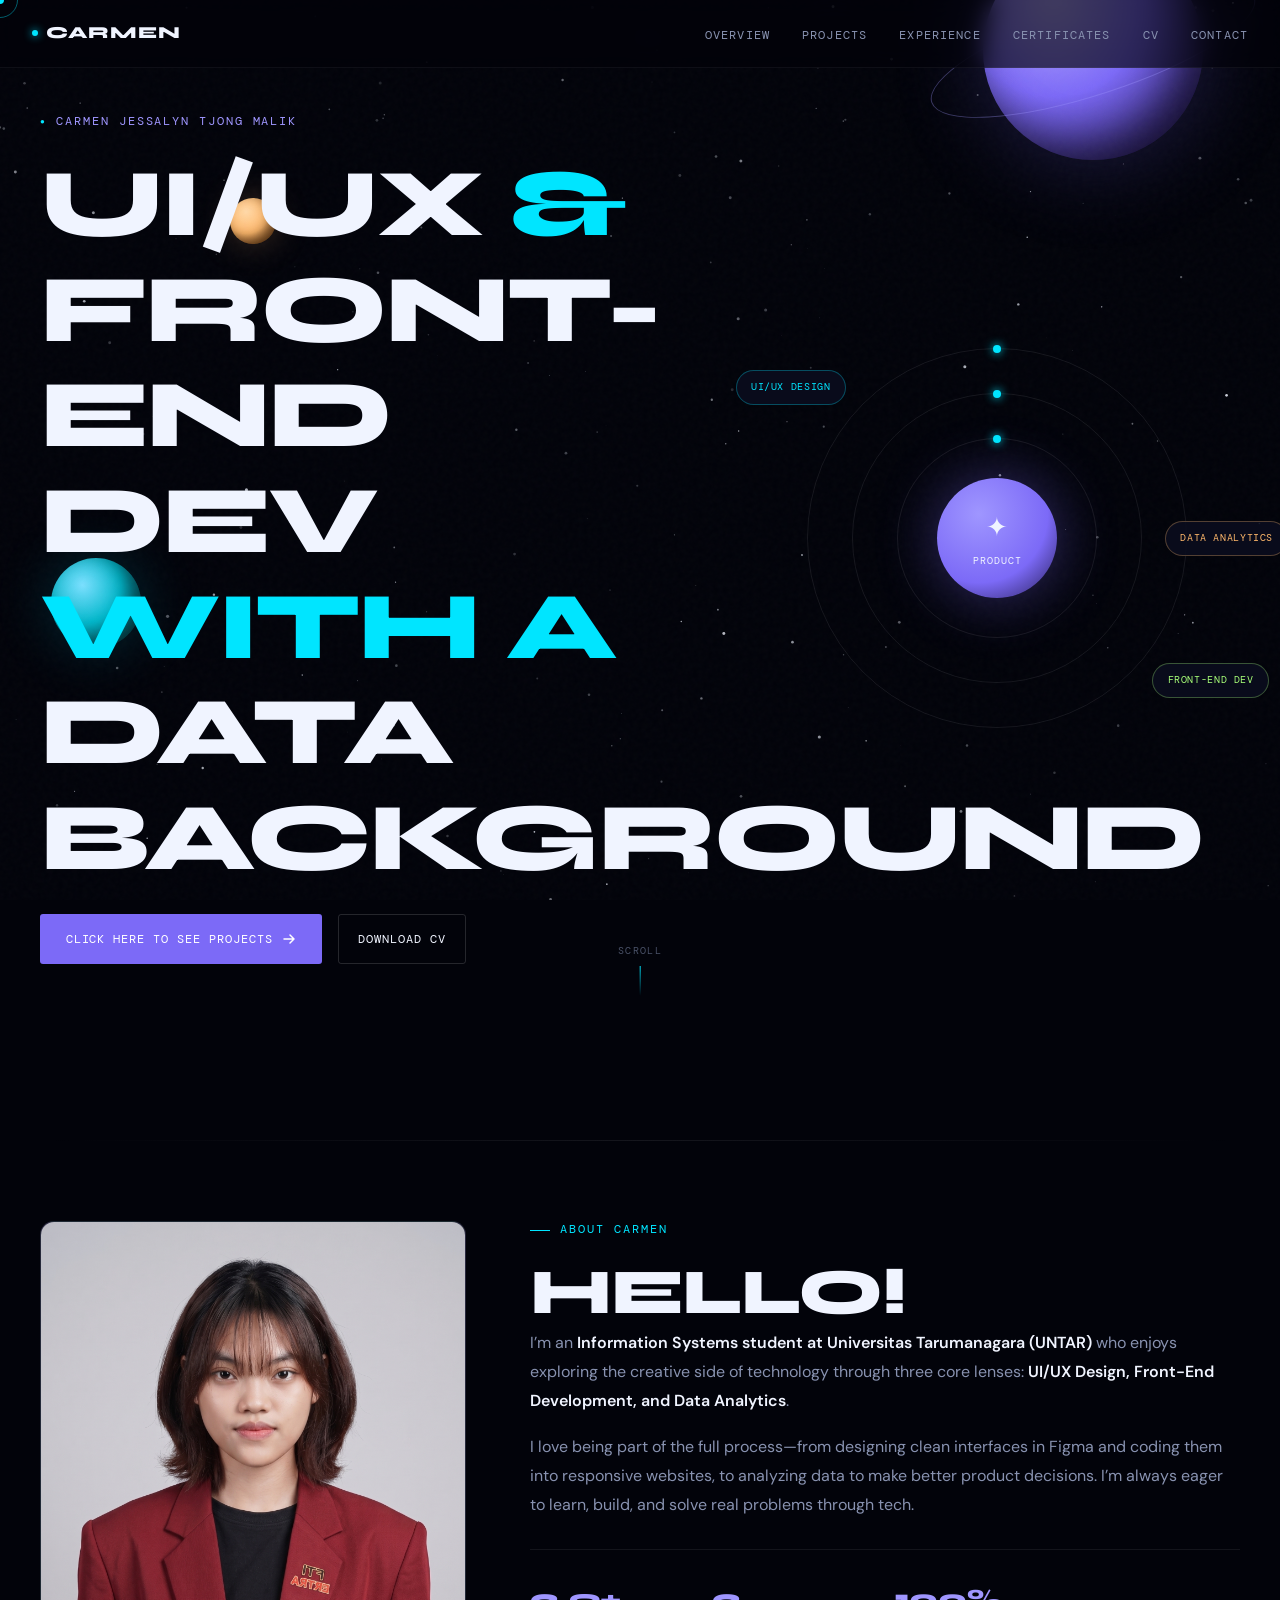
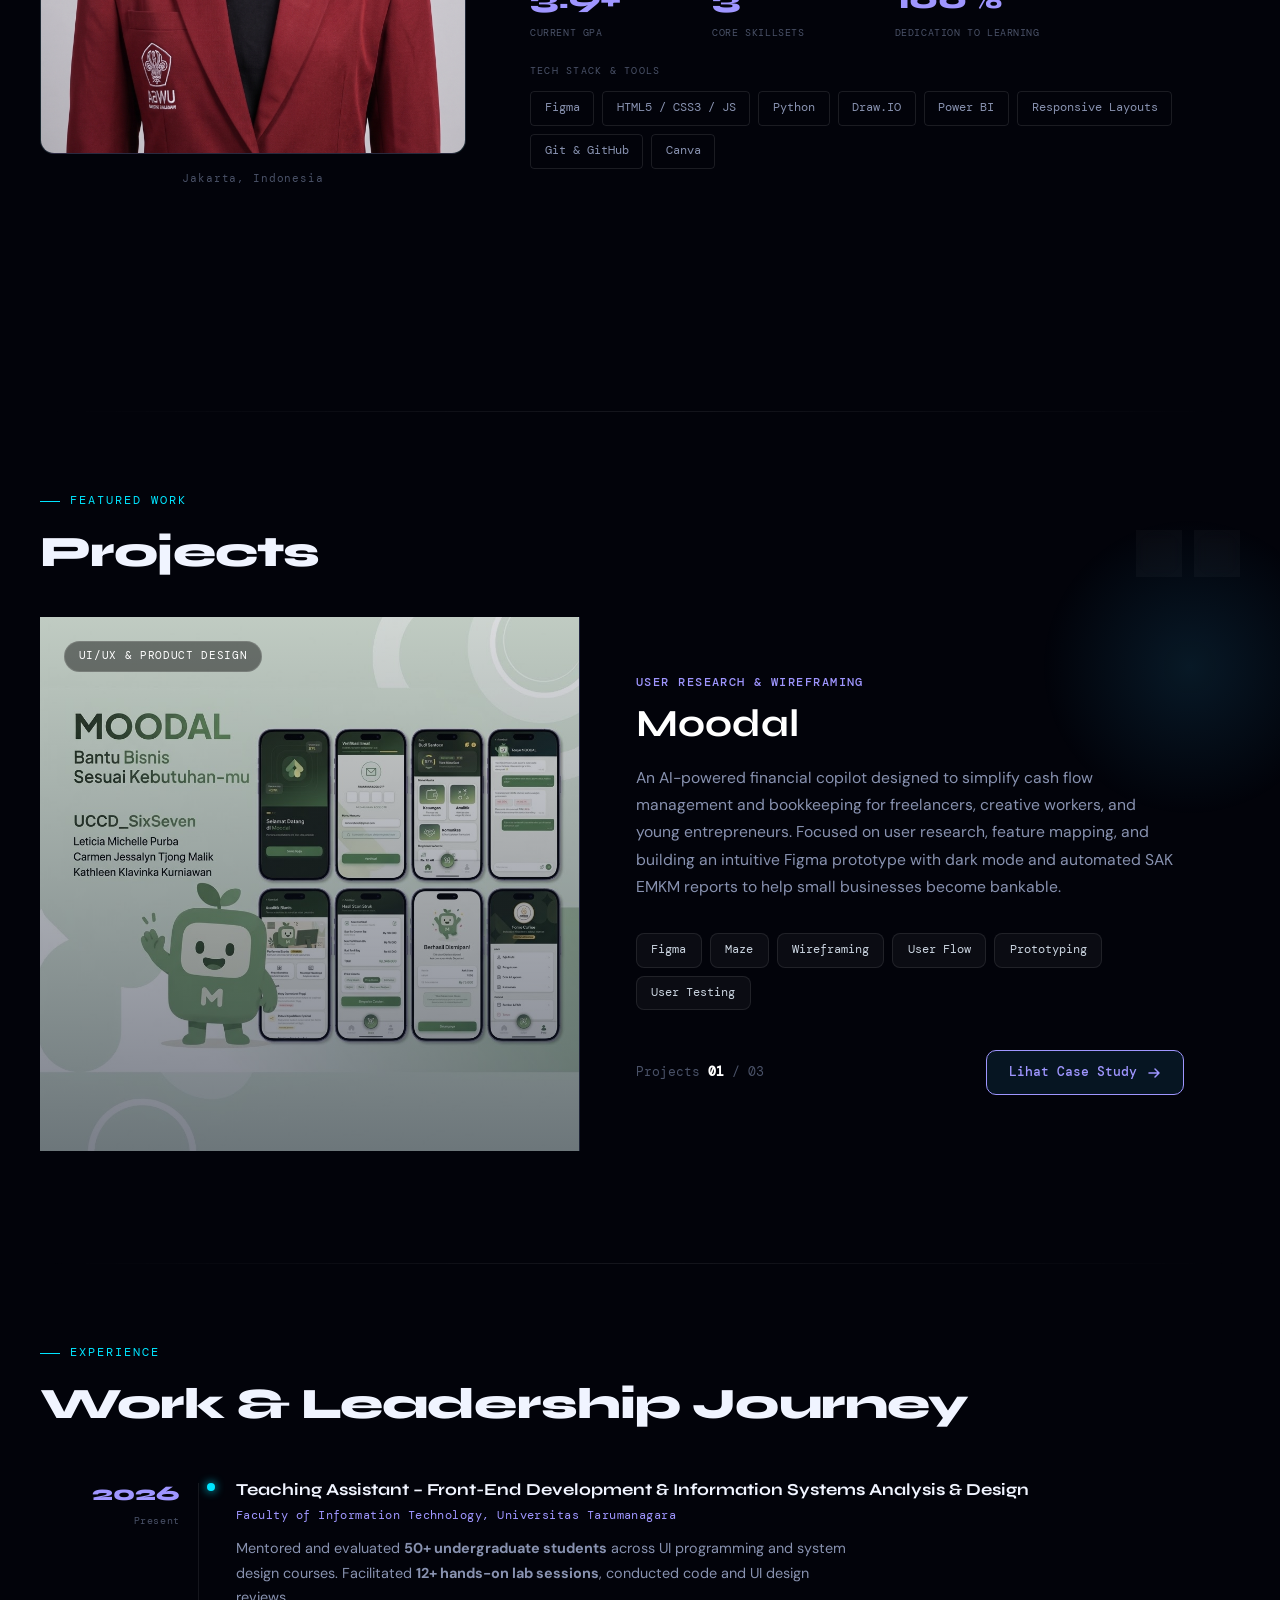
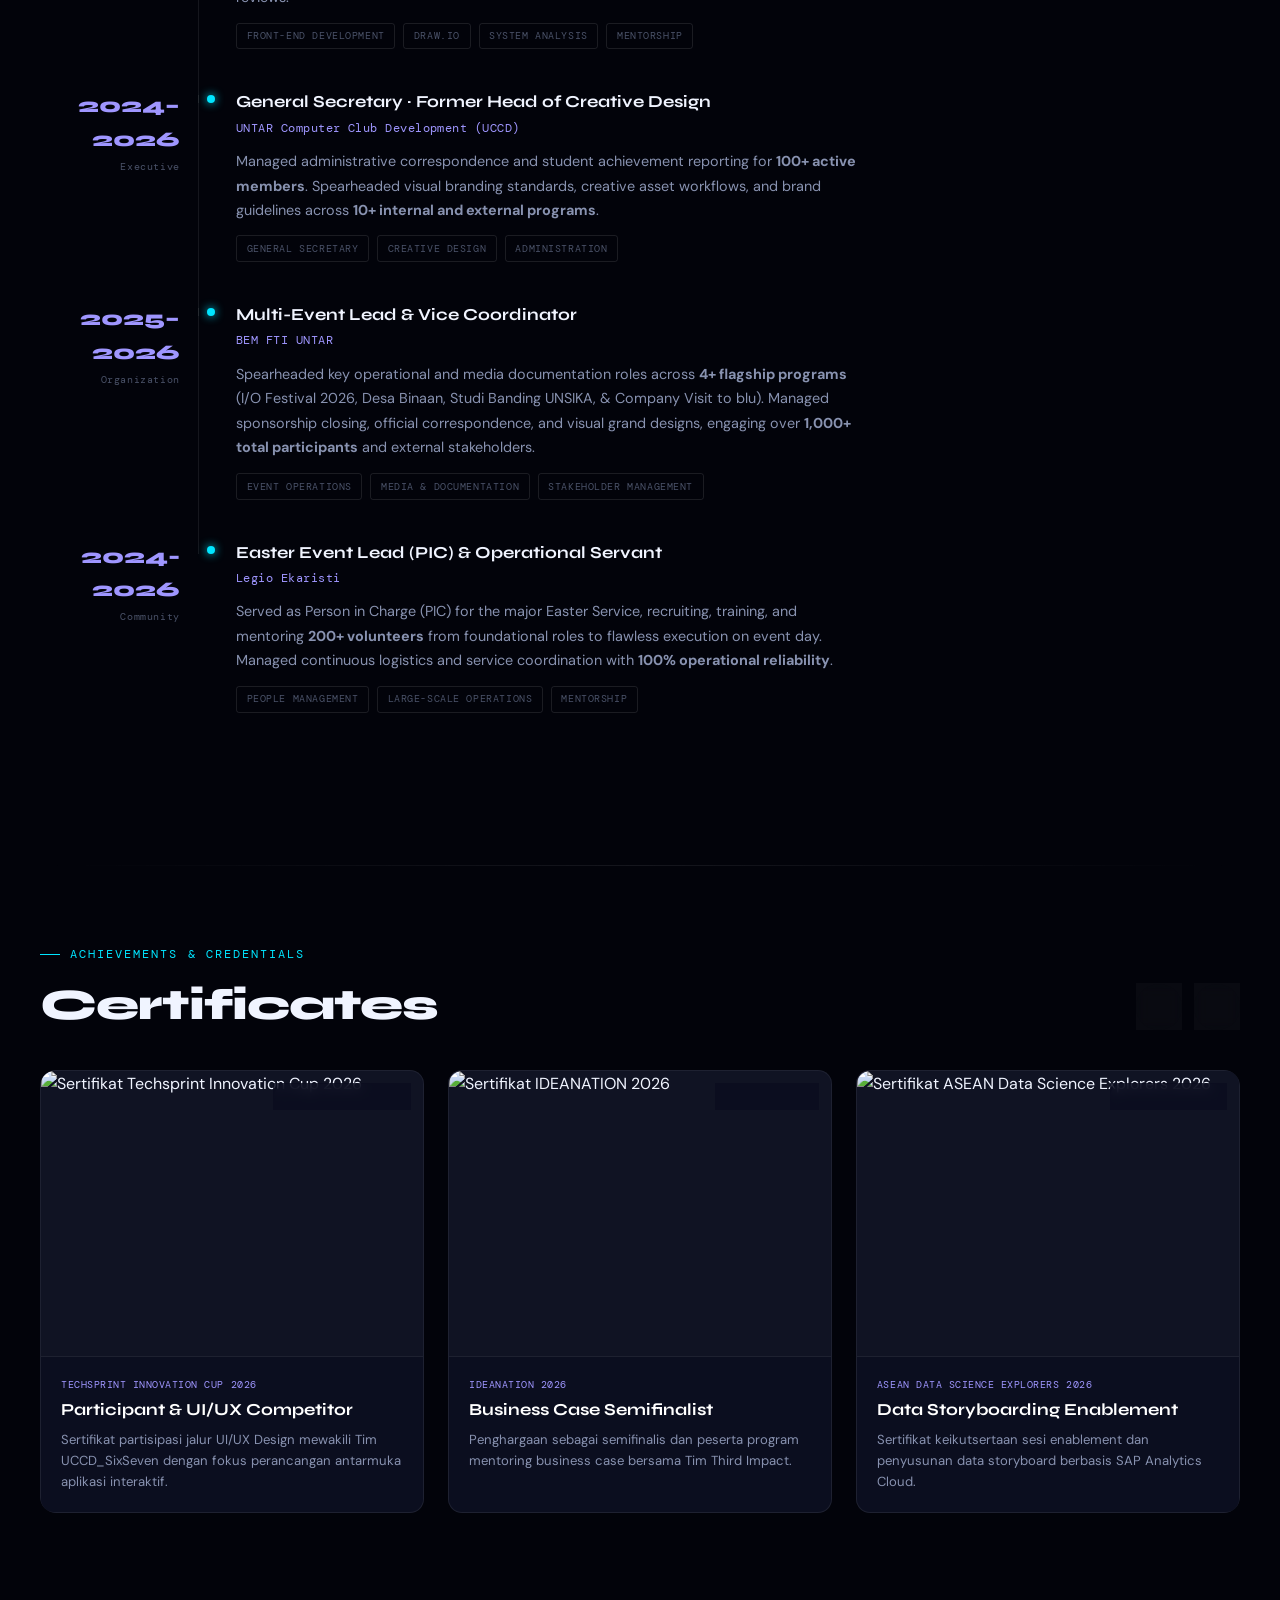
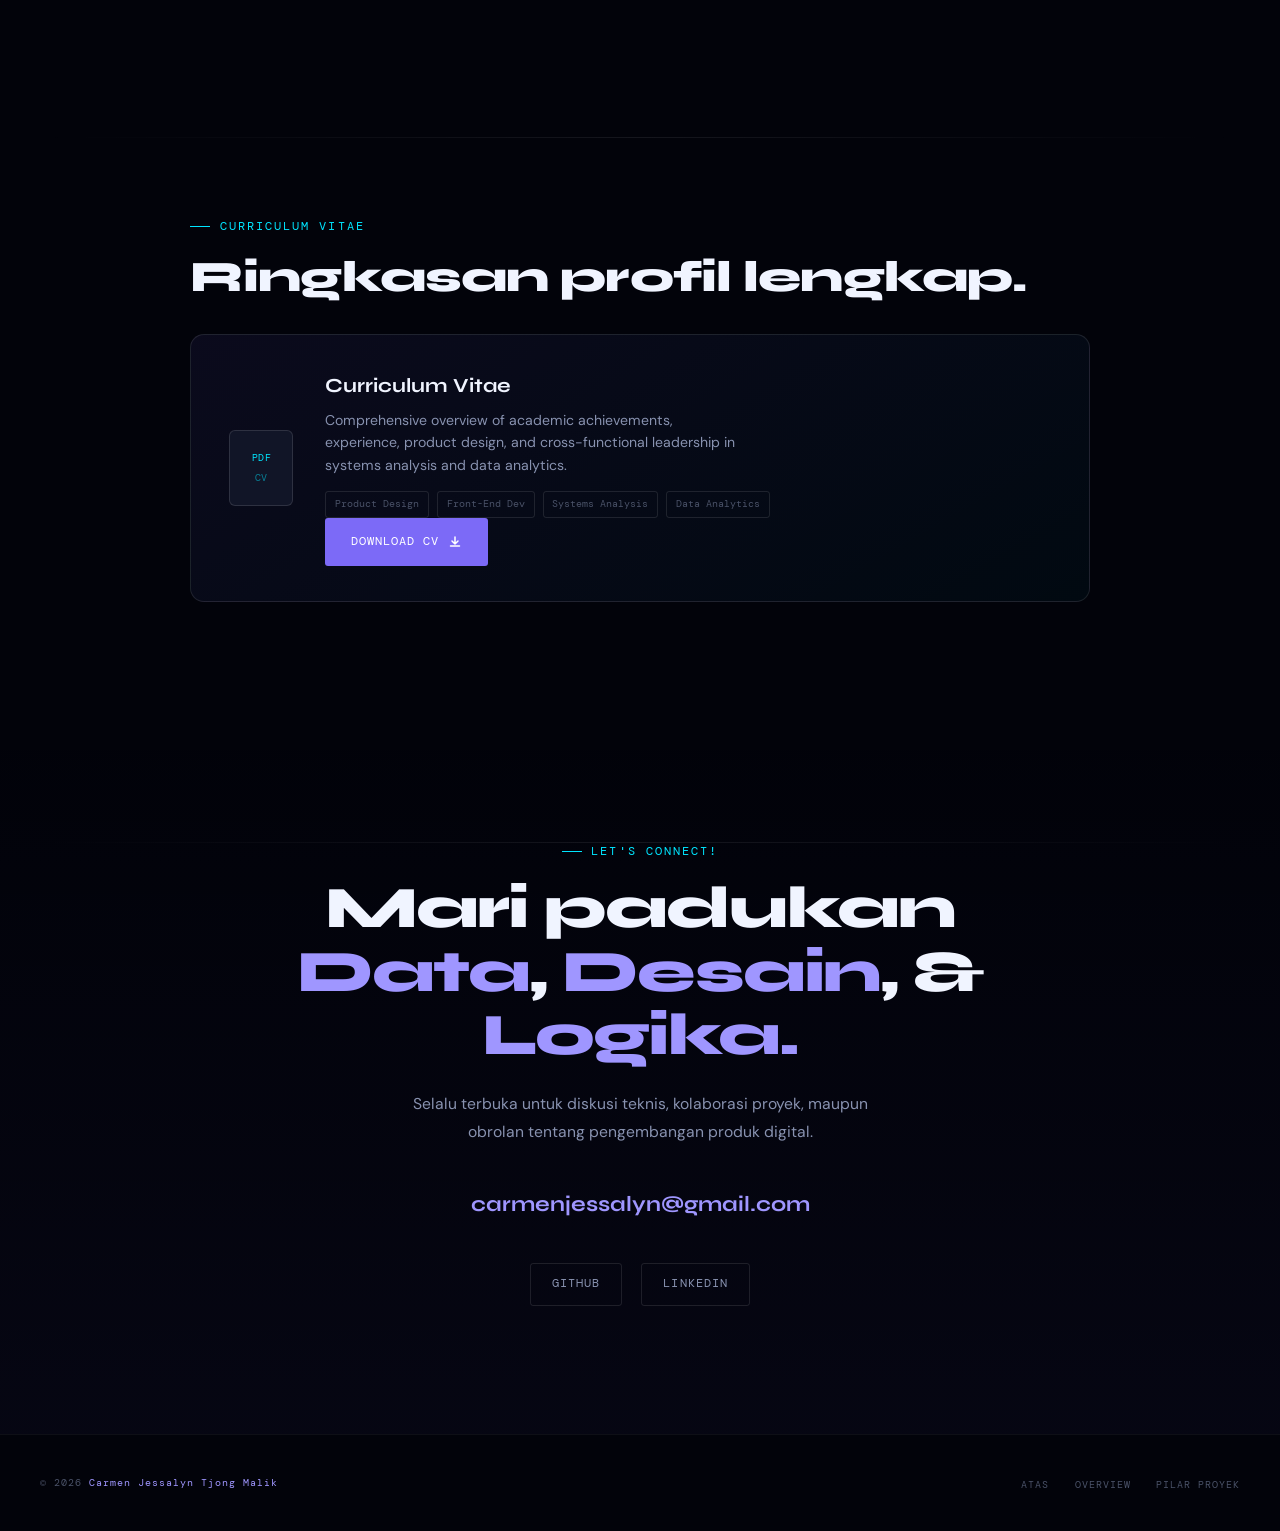
==== commit 362b8d22: "1" ====
--- a/Final/index.html
+++ b/Final/index.html
@@ -692,24 +692,24 @@
                 <div class="resume-copy">
                     <h3>Curriculum Vitae</h3>
                     <p>
-                        Dokumen lengkap mencakup latar belakang akademis, pengalaman kompetisi data, manajemen proyek,
-                        serta penguasaan <em>tools</em> UI/UX dan Front-End.
+                        Comprehensive overview of academic achievements,  experience, product design,
+                        and cross-functional leadership in systems analysis and data analytics.
                     </p>
                     <div class="resume-highlights">
                         <span>Product Design</span>
                         <span>Front-End Dev</span>
+                        <span>Systems Analysis</span>
                         <span>Data Analytics</span>
                     </div>
-                </div>
-                <a href="image/CV (3).pdf" download class="btn-primary">
-                    Download CV
-                    <svg width="14" height="14" fill="none" viewBox="0 0 14 14">
-                        <path d="M7 2v7m0 0 3-3m-3 3L4 6M2.5 11h9" stroke="currentColor" stroke-width="1.5"
-                            stroke-linecap="round" stroke-linejoin="round" />
-                    </svg>
-                </a>
-            </div>
-        </div>
+                    <a href="PDF/Carmen Jessalyn_CV.pdf" download class="btn-primary">
+                        Download CV
+                        <svg width="14" height="14" fill="none" viewBox="0 0 14 14">
+                            <path d="M7 2v7m0 0 3-3m-3 3L4 6M2.5 11h9" stroke="currentColor" stroke-width="1.5"
+                                stroke-linecap="round" stroke-linejoin="round" />
+                        </svg>
+                    </a>
+                </div>
+            </div>
     </section>
 
     <!-- Bagian Kontak -->
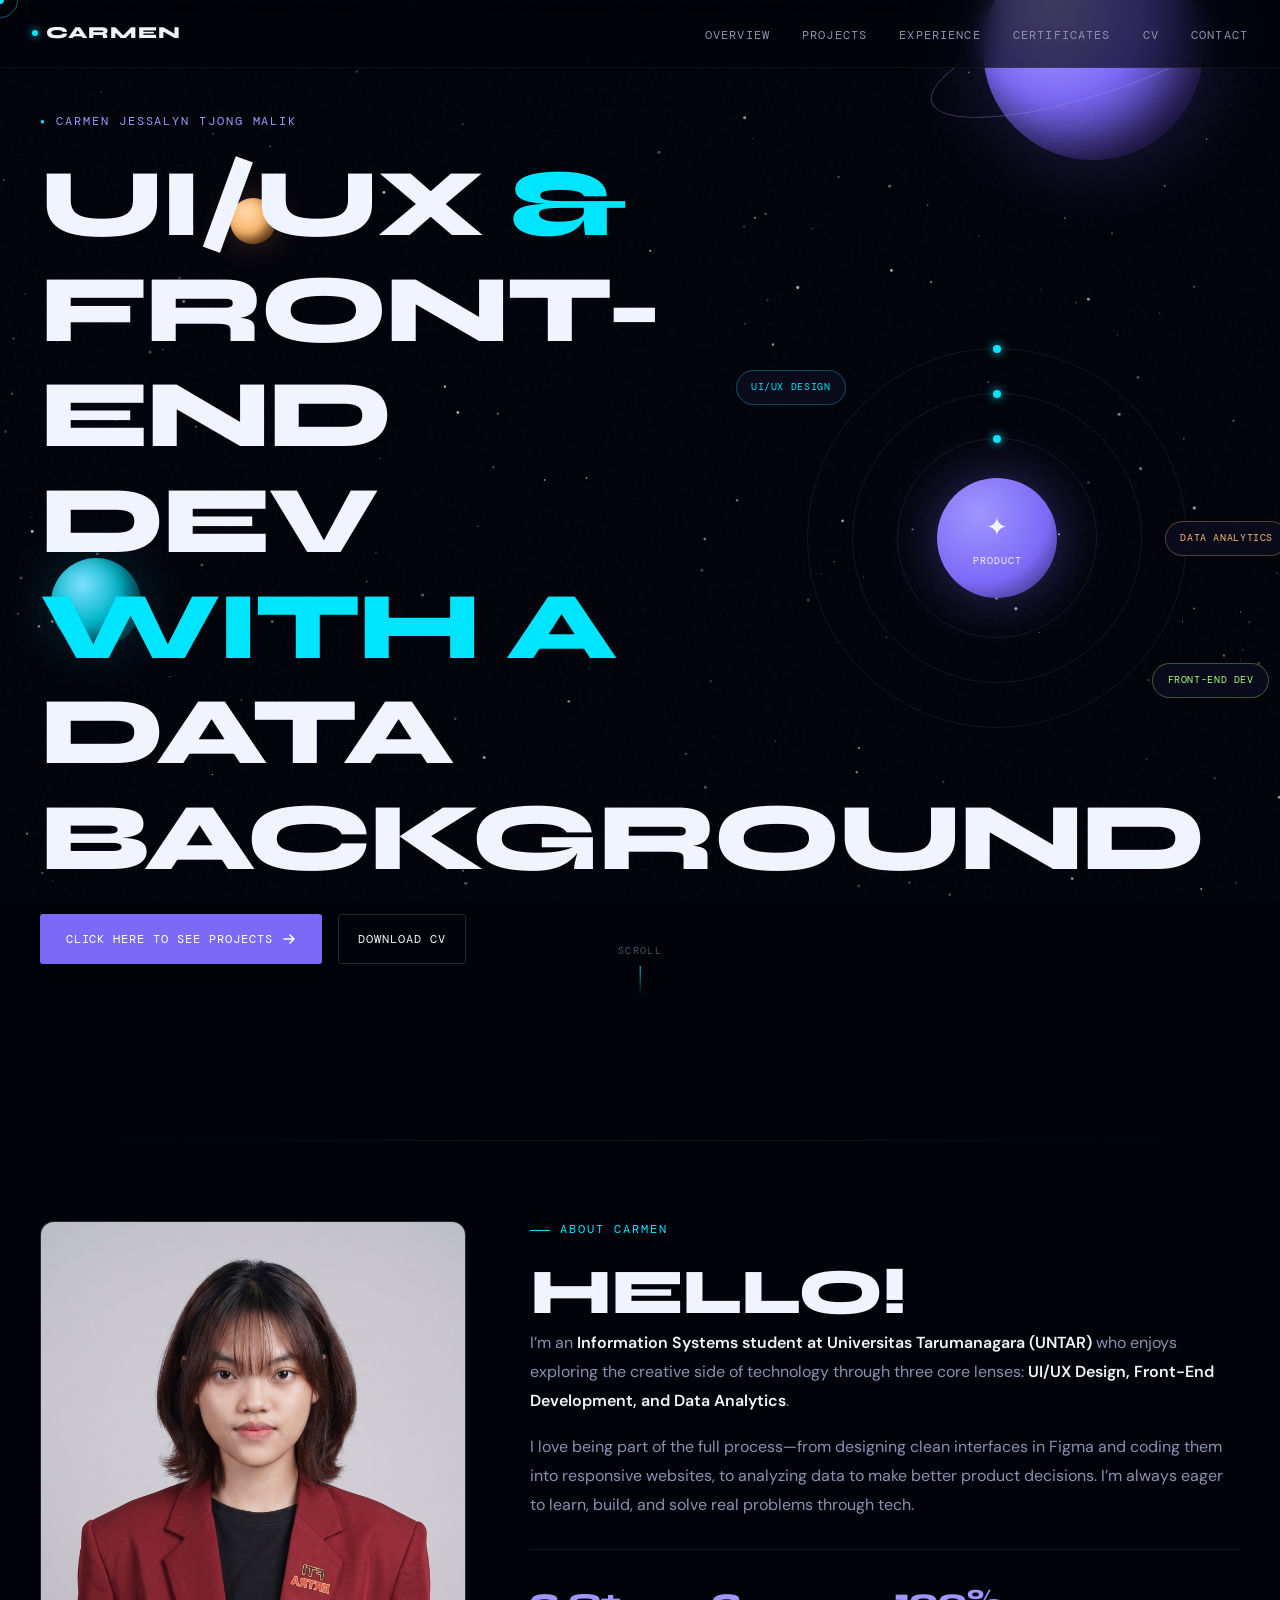
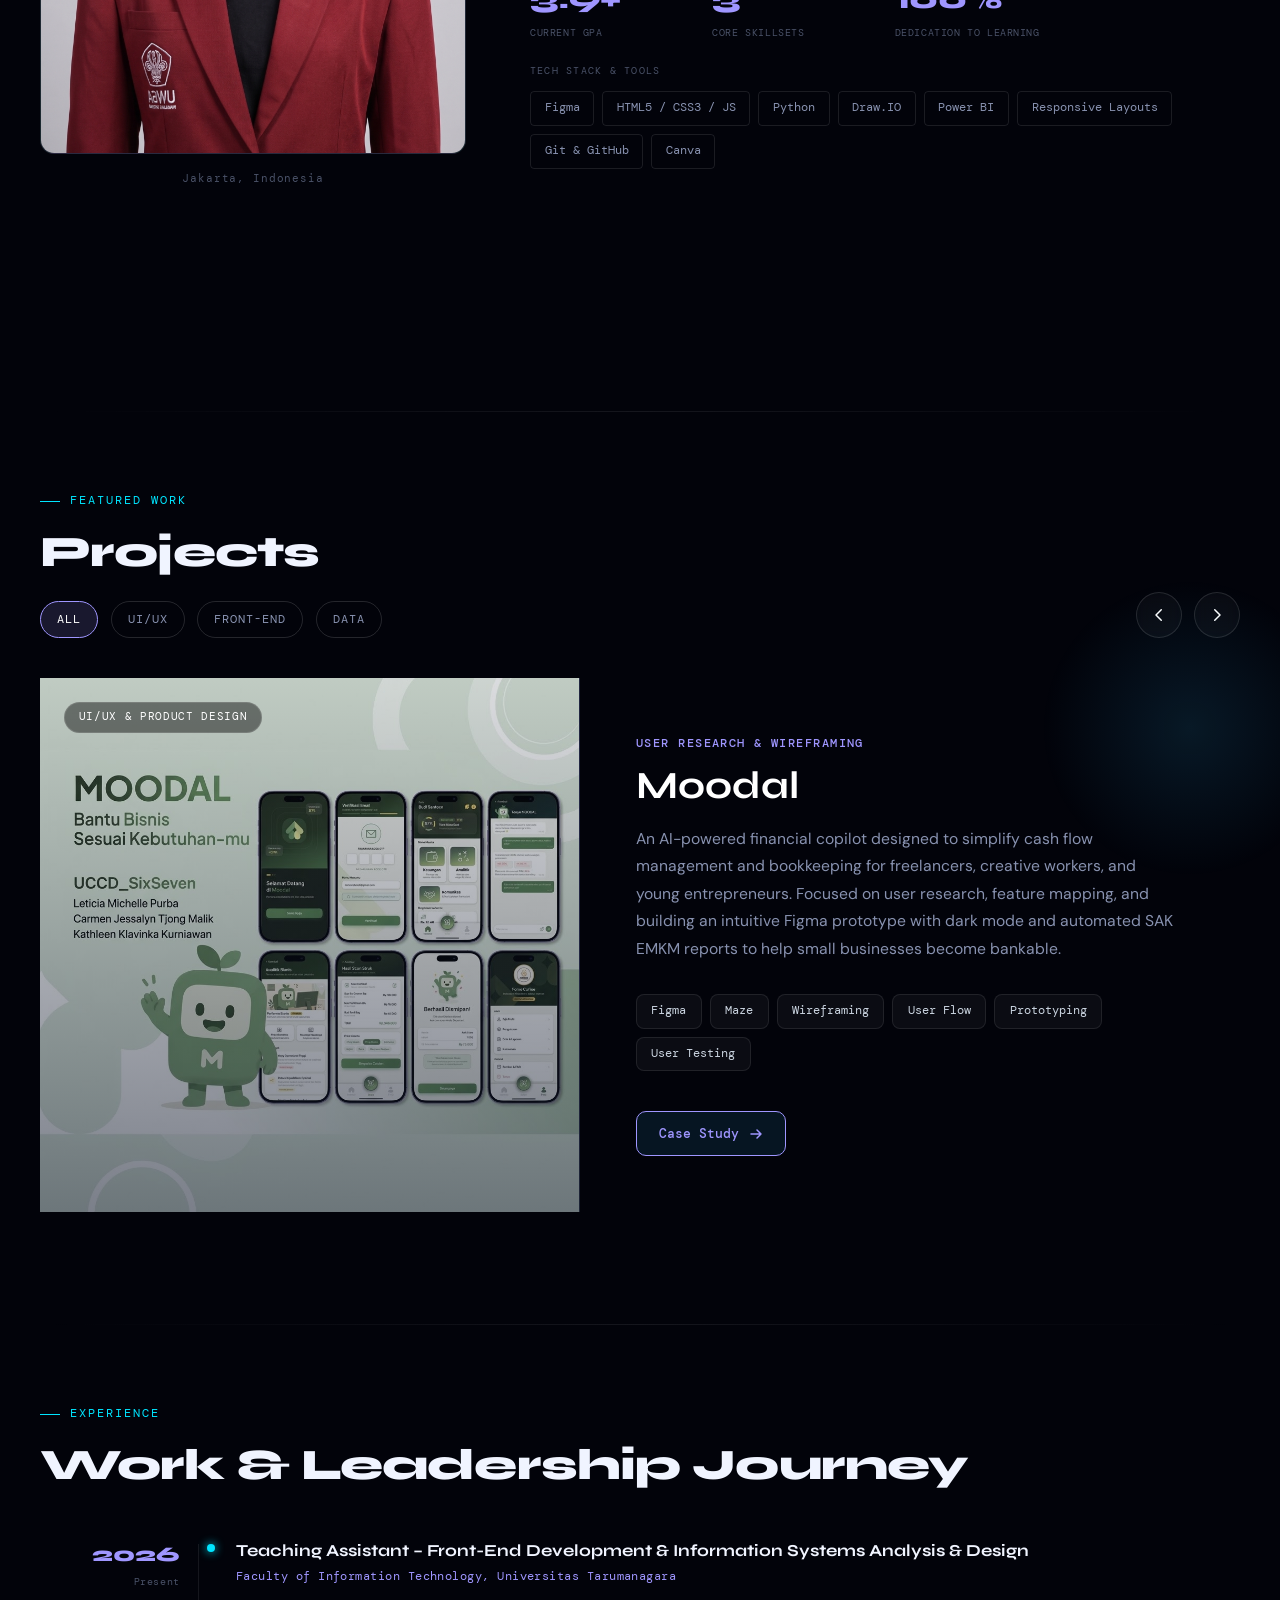
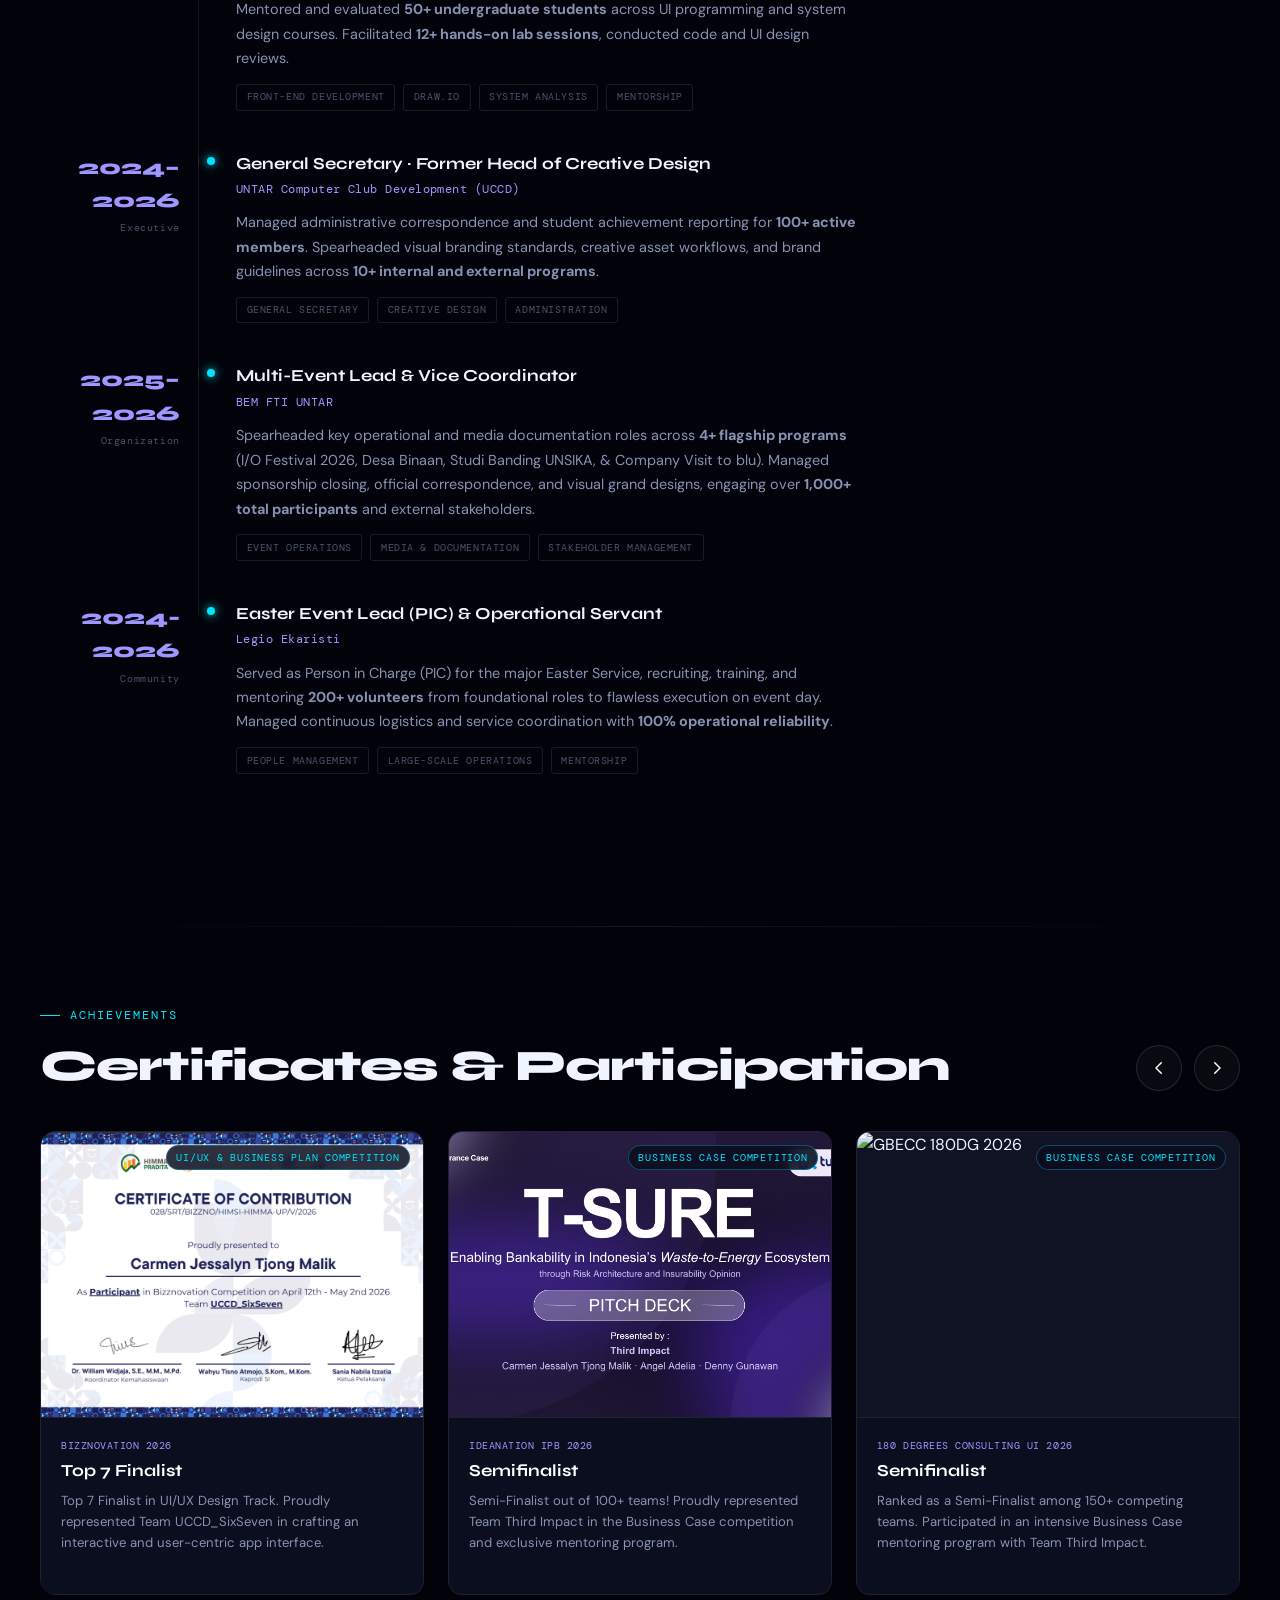
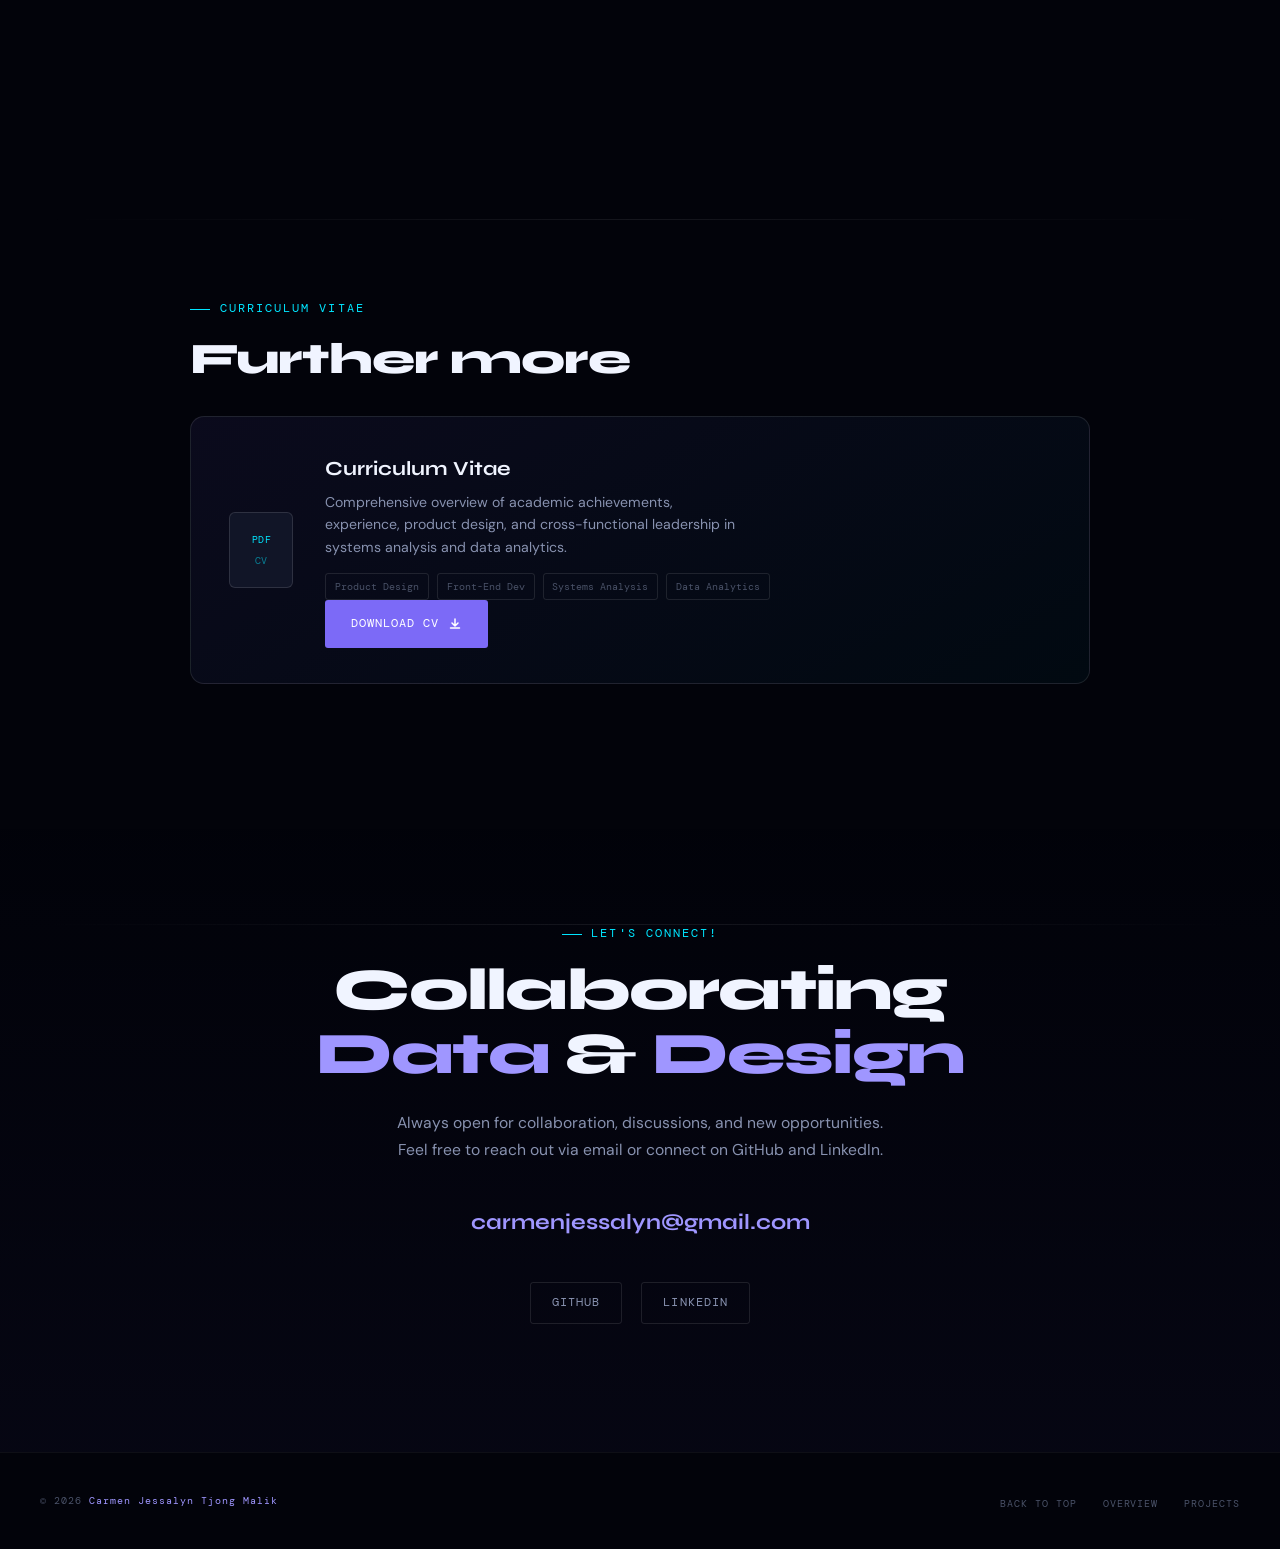
==== commit cb66c7fc: "update versi 1" ====
--- a/Final/index.html
+++ b/Final/index.html
@@ -166,6 +166,14 @@
             <div>
                 <p class="section-tag">Featured Work</p>
                 <h2 class="section-title" style="margin-bottom: 0;">Projects</h2>
+
+                <!-- Tab Filters Ditambahkan Di Sini -->
+                <div class="project-tabs">
+                    <button class="tab-btn active" data-filter="all">All</button>
+                    <button class="tab-btn" data-filter="uiux">UI/UX</button>
+                    <button class="tab-btn" data-filter="frontend">Front-End</button>
+                    <button class="tab-btn" data-filter="data">Data</button>
+                </div>
             </div>
 
             <div class="showcase-nav-controls">
@@ -189,7 +197,7 @@
             <div class="showcase-slider-track">
 
                 <!-- PROYEK 1: UI/UX DESIGN (Moodal) -->
-                <div class="project-slide-item is-active" data-slide="0">
+                <div class="project-slide-item is-active" data-category="uiux" data-slide="0">
                     <div class="project-visual-panel theme-moodal">
                         <div class="space-grid-bg"></div>
                         <span class="project-badge-top">UI/UX & Product Design</span>
@@ -216,9 +224,8 @@
                         </div>
 
                         <div class="info-footer">
-                            <div class="project-counter">Projects <span>01</span> / 03</div>
                             <a href="UI/case-study-moodal.html" class="btn-github-link">
-                                <span>Lihat Case Study</span>
+                                <span>Case Study</span>
                                 <svg width="14" height="14" fill="none" viewBox="0 0 14 14">
                                     <path d="M2 7h10M8 3l4 4-4 4" stroke="currentColor" stroke-width="1.5"
                                         stroke-linecap="round" stroke-linejoin="round" />
@@ -229,7 +236,7 @@
                 </div>
 
                 <!-- PROYEK 2: UI/UX DESIGN (Kayu Kita) -->
-                <div class="project-slide-item" data-slide="1">
+                <div class="project-slide-item" data-category="uiux" data-slide="1">
                     <div class="project-visual-panel theme-kayu">
                         <div class="space-grid-bg"></div>
                         <span class="project-badge-top">UI/UX & Product Design</span>
@@ -255,9 +262,8 @@
                         </div>
 
                         <div class="info-footer">
-                            <div class="project-counter">Projects <span>02</span> / 03</div>
                             <a href="UI/case-study-kayukita.html" class="btn-github-link">
-                                <span>Lihat Case Study</span>
+                                <span>Case Study</span>
                                 <svg width="14" height="14" fill="none" viewBox="0 0 14 14">
                                     <path d="M2 7h10M8 3l4 4-4 4" stroke="currentColor" stroke-width="1.5"
                                         stroke-linecap="round" stroke-linejoin="round" />
@@ -267,8 +273,46 @@
                     </div>
                 </div>
 
-                <!-- PROYEK 3: FRONT-END (Peonies Studio) -->
-                <div class="project-slide-item" data-slide="2">
+                <!-- PROYEK 3: UI/UX DESIGN (Sorak.in) -->
+                <div class="project-slide-item" data-category="uiux" data-slide="1">
+                    <div class="project-visual-panel theme-sorakin">
+                        <div class="space-grid-bg"></div>
+                        <span class="project-badge-top">UI/UX & Web Application</span>
+                        <div class="project-big-mark">
+                            <img src="image/SORAKI.png" alt="Sorak.in UI/UX Case Study" />
+                        </div>
+                    </div>
+                    <div class="project-info-panel">
+                        <div class="info-sublabel">User Research & Wireframing</div>
+                        <h3 class="info-title">Sorak.in</h3>
+                        <p class="info-desc">
+                            Sorak.in is a web-based concert ticket booking platform designed to be an end-to-end
+                            solution connecting concert promoters with audiences. This project focuses on creating a
+                            smooth user flow, from browsing the event catalog, choosing ticket tiers, going through the
+                            checkout process with a Virtual Account payment timer, to automatically issuing a digital
+                            E-Invoice.</p>
+                        <div class="info-tech-stack">
+                            <span class="tech-pill">Figma</span>
+                            <span class="tech-pill">Wireframing</span>
+                            <span class="tech-pill">User Flow</span>
+                            <span class="tech-pill">Prototyping</span>
+                            <span class="tech-pill">Web Design</span>
+                        </div>
+
+                        <div class="info-footer">
+                            <a href="UI/case-study-sorakin.html" class="btn-github-link">
+                                <span>Case Study</span>
+                                <svg width="14" height="14" fill="none" viewBox="0 0 14 14">
+                                    <path d="M2 7h10M8 3l4 4-4 4" stroke="currentColor" stroke-width="1.5"
+                                        stroke-linecap="round" stroke-linejoin="round" />
+                                </svg>
+                            </a>
+                        </div>
+                    </div>
+                </div>
+
+                <!-- PROYEK 4: FRONT-END (Peonies Studio) -->
+                <div class="project-slide-item" data-category="frontend" data-slide="2">
                     <div class="project-visual-panel theme-academic">
                         <div class="space-grid-bg"></div>
                         <span class="project-badge-top">Front-End Architecture</span>
@@ -293,7 +337,6 @@
                         </div>
 
                         <div class="info-footer">
-                            <div class="project-counter">PILAR <span>03</span> / 03</div>
                             <a href="https://carmenjessalyn-cpu.github.io/UTS-Web-Development/" target="_blank"
                                 rel="noopener noreferrer" class="btn-github-link">
                                 <span>Website Preview</span>
@@ -304,14 +347,14 @@
                             </a>
                             <a href="https://github.com/carmenjessalyn-cpu/UTS-Web-Development.git" target="_blank"
                                 rel="noopener noreferrer" class="btn-github-link">
-                                <span>Repository</span>
+                                <span>Repository GitHub</span>
                             </a>
                         </div>
                     </div>
                 </div>
 
-                <!-- PROYEK 4: Full-stack PHP -->
-                <div class="project-slide-item" data-slide="3">
+                <!-- PROYEK 5: Full-stack PHP -->
+                <div class="project-slide-item" data-category="frontend" data-slide="3">
                     <div class="project-visual-panel theme-academic">
                         <div class="space-grid-bg"></div>
                         <span class="project-badge-top">UAS Web Development</span>
@@ -333,7 +376,6 @@
                             <span class="tech-pill">MySQL</span>
                         </div>
                         <div class="info-footer">
-                            <div class="project-counter">PROYEK <span>02</span> / 03</div>
                             <a href="https://uas-webdev.rf.gd/" target="_blank" rel="noopener noreferrer"
                                 class="btn-github-link">
                                 <span>Website Preview</span>
@@ -344,10 +386,6 @@
                                 <a href="https://github.com/carmenjessalyn-cpu/UAS-Web-Development.git" target="_blank"
                                     rel="noopener noreferrer" class="btn-github-link">
                                     <span>Repository GitHub</span>
-                                    <svg width="14" height="14" fill="none" viewBox="0 0 14 14">
-                                        <path d="M2 7h10M8 3l4 4-4 4" stroke="currentColor" stroke-width="1.5"
-                                            stroke-linecap="round" stroke-linejoin="round" />
-                                    </svg>
                                 </a>
                             </a>
                         </div>
@@ -355,7 +393,7 @@
                 </div>
 
                 <!-- PROYEK 5: SISTEM PERPUSTAKAAN -->
-                <div class="project-slide-item" data-slide="4">
+                <div class="project-slide-item" data-category="frontend" data-slide="4">
                     <div class="project-visual-panel theme-library">
                         <div class="space-grid-bg"></div>
                         <span class="project-badge-top">Final Semester Project</span>
@@ -379,7 +417,6 @@
                             <span class="tech-pill">Java</span>
                         </div>
                         <div class="info-footer">
-                            <div class="project-counter">PROYEK <span>03</span> / 03</div>
                             <a href="https://github.com/carmenjessalyn-cpu/Perpustakaan-Proyek-UAS-.git" target="_blank"
                                 rel="noopener noreferrer" class="btn-github-link">
                                 <span>Repository GitHub</span>
@@ -393,7 +430,7 @@
                 </div>
 
                 <!-- PROYEK 6: DATA ANALYTICS (Jakarta Air Quality Forecasting & XAI) -->
-                <div class="project-slide-item" data-slide="5">
+                <div class="project-slide-item" data-category="data" data-slide="5">
                     <div class="project-visual-panel theme-academic">
                         <div class="space-grid-bg"></div>
                         <span class="project-badge-top">Data Science & XAI Research</span>
@@ -422,7 +459,6 @@
                         </div>
 
                         <div class="info-footer">
-                            <div class="project-counter">PROYEK <span>04</span> / 04</div>
                             <a href="pdf/Artikel ENG_825240096-terkunci.pdf" target="_blank" rel="noopener noreferrer"
                                 class="btn-github-link">
                                 <span>Research Paper</span>
@@ -553,8 +589,8 @@
 
             <div class="certificates-header">
                 <div>
-                    <p class="section-tag">Achievements & Credentials</p>
-                    <h2 class="section-title" style="margin-bottom: 0;">Certificates</h2>
+                    <p class="section-tag">Achievements</p>
+                    <h2 class="section-title" style="margin-bottom: 0;">Certificates & Participation</h2>
                 </div>
 
                 <div class="cert-nav-controls">
@@ -580,16 +616,15 @@
                     <div class="cert-slide-item">
                         <div class="cert-card">
                             <div class="cert-image-wrapper">
-                                <img src="image/cert-techsprint.jpg" alt="Sertifikat Techsprint Innovation Cup 2026"
-                                    class="cert-img" />
-                                <span class="cert-badge">UI/UX Competition</span>
+                                <img src="image/BIZZNOVATION.png" alt="BIZZNOVATION 2026" class="cert-img" />
+                                <span class="cert-badge">UI/UX & Business Plan Competition</span>
                             </div>
                             <div class="cert-body">
-                                <div class="cert-org">Techsprint Innovation Cup 2026</div>
-                                <h3 class="cert-title">Participant & UI/UX Competitor</h3>
+                                <div class="cert-org">BIZZNOVATION 2026</div>
+                                <h3 class="cert-title">Top 7 Finalist</h3>
                                 <p class="cert-desc">
-                                    Sertifikat partisipasi jalur UI/UX Design mewakili Tim UCCD_SixSeven dengan fokus
-                                    perancangan antarmuka aplikasi interaktif.
+                                    Top 7 Finalist in UI/UX Design Track. Proudly represented Team UCCD_SixSeven in
+                                    crafting an interactive and user-centric app interface.
                                 </p>
                             </div>
                         </div>
@@ -599,16 +634,15 @@
                     <div class="cert-slide-item">
                         <div class="cert-card">
                             <div class="cert-image-wrapper">
-                                <img src="image/cert-ideanation.jpg" alt="Sertifikat IDEANATION 2026"
-                                    class="cert-img" />
-                                <span class="cert-badge">Semifinalist</span>
+                                <img src="image/IDEANATION.png" alt="Sertifikat IDEANATION 2026" class="cert-img" />
+                                <span class="cert-badge">Business Case Competition</span>
                             </div>
                             <div class="cert-body">
-                                <div class="cert-org">IDEANATION 2026</div>
-                                <h3 class="cert-title">Business Case Semifinalist</h3>
+                                <div class="cert-org">IDEANATION IPB 2026</div>
+                                <h3 class="cert-title">Semifinalist</h3>
                                 <p class="cert-desc">
-                                    Penghargaan sebagai semifinalis dan peserta program mentoring business case bersama
-                                    Tim Third Impact.
+                                    Semi-Finalist out of 100+ teams! Proudly represented Team Third Impact in the
+                                    Business Case competition and exclusive mentoring program.
                                 </p>
                             </div>
                         </div>
@@ -618,16 +652,15 @@
                     <div class="cert-slide-item">
                         <div class="cert-card">
                             <div class="cert-image-wrapper">
-                                <img src="image/cert-aseandse.jpg" alt="Sertifikat ASEAN Data Science Explorers 2026"
-                                    class="cert-img" />
-                                <span class="cert-badge">Data Analytics</span>
+                                <img src="image/cert-aseandse.jpg" alt="GBECC 180DG 2026" class="cert-img" />
+                                <span class="cert-badge">Business Case Competition</span>
                             </div>
                             <div class="cert-body">
-                                <div class="cert-org">ASEAN Data Science Explorers 2026</div>
-                                <h3 class="cert-title">Data Storyboarding Enablement</h3>
+                                <div class="cert-org">180 Degrees COnsulting UI 2026</div>
+                                <h3 class="cert-title">Semifinalist</h3>
                                 <p class="cert-desc">
-                                    Sertifikat keikutsertaan sesi enablement dan penyusunan data storyboard berbasis SAP
-                                    Analytics Cloud.
+                                    Ranked as a Semi-Finalist among 150+ competing teams. Participated in an intensive
+                                    Business Case mentoring program with Team Third Impact.
                                 </p>
                             </div>
                         </div>
@@ -637,16 +670,16 @@
                     <div class="cert-slide-item">
                         <div class="cert-card">
                             <div class="cert-image-wrapper">
-                                <img src="image/cert-dqlab.jpg" alt="Sertifikat DQLab Mini Bootcamp Batch 10"
-                                    class="cert-img" />
-                                <span class="cert-badge">Bootcamp</span>
+                                <img src="image/TECHSPRINT.png" alt="Sertifikat TechSprint 2026" class="cert-img" />
+                                <span class="cert-badge">UI/UX Competition</span>
                             </div>
                             <div class="cert-body">
-                                <div class="cert-org">DQLab Academy</div>
-                                <h3 class="cert-title">Introductory Data Analytics</h3>
+                                <div class="cert-org">TechSprint 2026</div>
+                                <h3 class="cert-title">Top 20 Participant</h3>
                                 <p class="cert-desc">
-                                    Sertifikat kelulusan DQLab Mini Bootcamp Batch 10 mengenai eksplorasi data, teknik
-                                    pembersihan data, serta visualisasi.
+                                    Recognized as one of the top 20 participants among 70+ participants in the UI/UX
+                                    Design competition, demonstrating exceptional skills in user experience design and
+                                    prototyping.
                                 </p>
                             </div>
                         </div>
@@ -656,16 +689,16 @@
                     <div class="cert-slide-item">
                         <div class="cert-card">
                             <div class="cert-image-wrapper">
-                                <img src="image/cert-pega.jpg" alt="Sertifikat Pega National Internship Program"
+                                <img src="image/LOCAL TECH BATTLE.png" alt="Sertifikat Local Tech Battle 2026"
                                     class="cert-img" />
-                                <span class="cert-badge">Virtual Internship</span>
+                                <span class="cert-badge">UI/UX Competition</span>
                             </div>
                             <div class="cert-body">
-                                <div class="cert-org">Pegasystems & SmartBridge</div>
-                                <h3 class="cert-title">Low-Code Platform Project</h3>
+                                <div class="cert-org">Local Tech Battle 2026</div>
+                                <h3 class="cert-title">Participant</h3>
                                 <p class="cert-desc">
-                                    Sertifikat penyelesaian proyek capstone pada Pega National Internship Program dengan
-                                    fokus alur logika sistem aplikasi.
+                                    Participated in the UI/UX Design track, gaining valuable hands-on experience in
+                                    user-centric design and interactive prototyping.
                                 </p>
                             </div>
                         </div>
@@ -682,7 +715,7 @@
         <div class="section-divider"></div>
         <div class="resume-inner reveal">
             <p class="section-tag">Curriculum Vitae</p>
-            <h2 class="section-title" style="margin-bottom:2rem;">Ringkasan profil lengkap.</h2>
+            <h2 class="section-title" style="margin-bottom:2rem;">Further more</h2>
 
             <div class="resume-card">
                 <div class="resume-file-icon">
@@ -692,7 +725,7 @@
                 <div class="resume-copy">
                     <h3>Curriculum Vitae</h3>
                     <p>
-                        Comprehensive overview of academic achievements,  experience, product design,
+                        Comprehensive overview of academic achievements, experience, product design,
                         and cross-functional leadership in systems analysis and data analytics.
                     </p>
                     <div class="resume-highlights">
@@ -718,13 +751,12 @@
         <div class="contact-inner reveal">
             <p class="section-tag" style="justify-content:center;">Let's Connect!</p>
             <h2 class="contact-headline">
-                Mari padukan <span style="color:var(--nebula-300)">Data</span>, <span
-                    style="color:var(--nebula-300)">Desain</span>, & <span
-                    style="color:var(--nebula-300)">Logika.</span>
+                Collaborating <span style="color:var(--nebula-300)">Data</span> &<span style="color:var(--nebula-300)">
+                    Design</span>
             </h2>
             <p class="contact-sub">
-                Selalu terbuka untuk diskusi teknis, kolaborasi proyek, maupun obrolan tentang pengembangan produk
-                digital.
+                Always open for collaboration, discussions, and new opportunities. Feel free to reach out via email or
+                connect on GitHub and LinkedIn.
             </p>
 
             <a href="mailto:carmenjessalyn@gmail.com" class="contact-email-big">
@@ -745,9 +777,9 @@
         <div class="footer-inner">
             <p class="footer-copy">© 2026 <span>Carmen Jessalyn Tjong Malik</span></p>
             <ul class="footer-links">
-                <li><a href="#hero">Atas</a></li>
+                <li><a href="#hero">BACK TO TOP</a></li>
                 <li><a href="#about">Overview</a></li>
-                <li><a href="#work">Pilar Proyek</a></li>
+                <li><a href="#work">PROJECTS</a></li>
             </ul>
         </div>
     </footer>
--- a/Final/css/style.css
+++ b/Final/css/style.css
@@ -722,3 +722,30 @@
   transform: translateY(0);
 }
 
+.project-tabs {
+  display: flex;
+  gap: 0.8rem;
+  margin-top: 1.5rem;
+  flex-wrap: wrap;
+}
+
+.tab-btn {
+  background: transparent;
+  border: 1px solid rgba(255, 255, 255, 0.14);
+  color: var(--star-dim);
+  font-family: var(--font-mono);
+  font-size: 0.75rem;
+  letter-spacing: 0.08em;
+  text-transform: uppercase;
+  padding: 0.5rem 1rem;
+  border-radius: 50px;
+  cursor: pointer;
+  transition: all 0.3s cubic-bezier(0.16, 1, 0.3, 1);
+}
+
+.tab-btn.active,
+.tab-btn:hover {
+  border-color: var(--nebula-300);
+  color: #fff;
+  background: rgba(159, 150, 255, 0.15);
+}
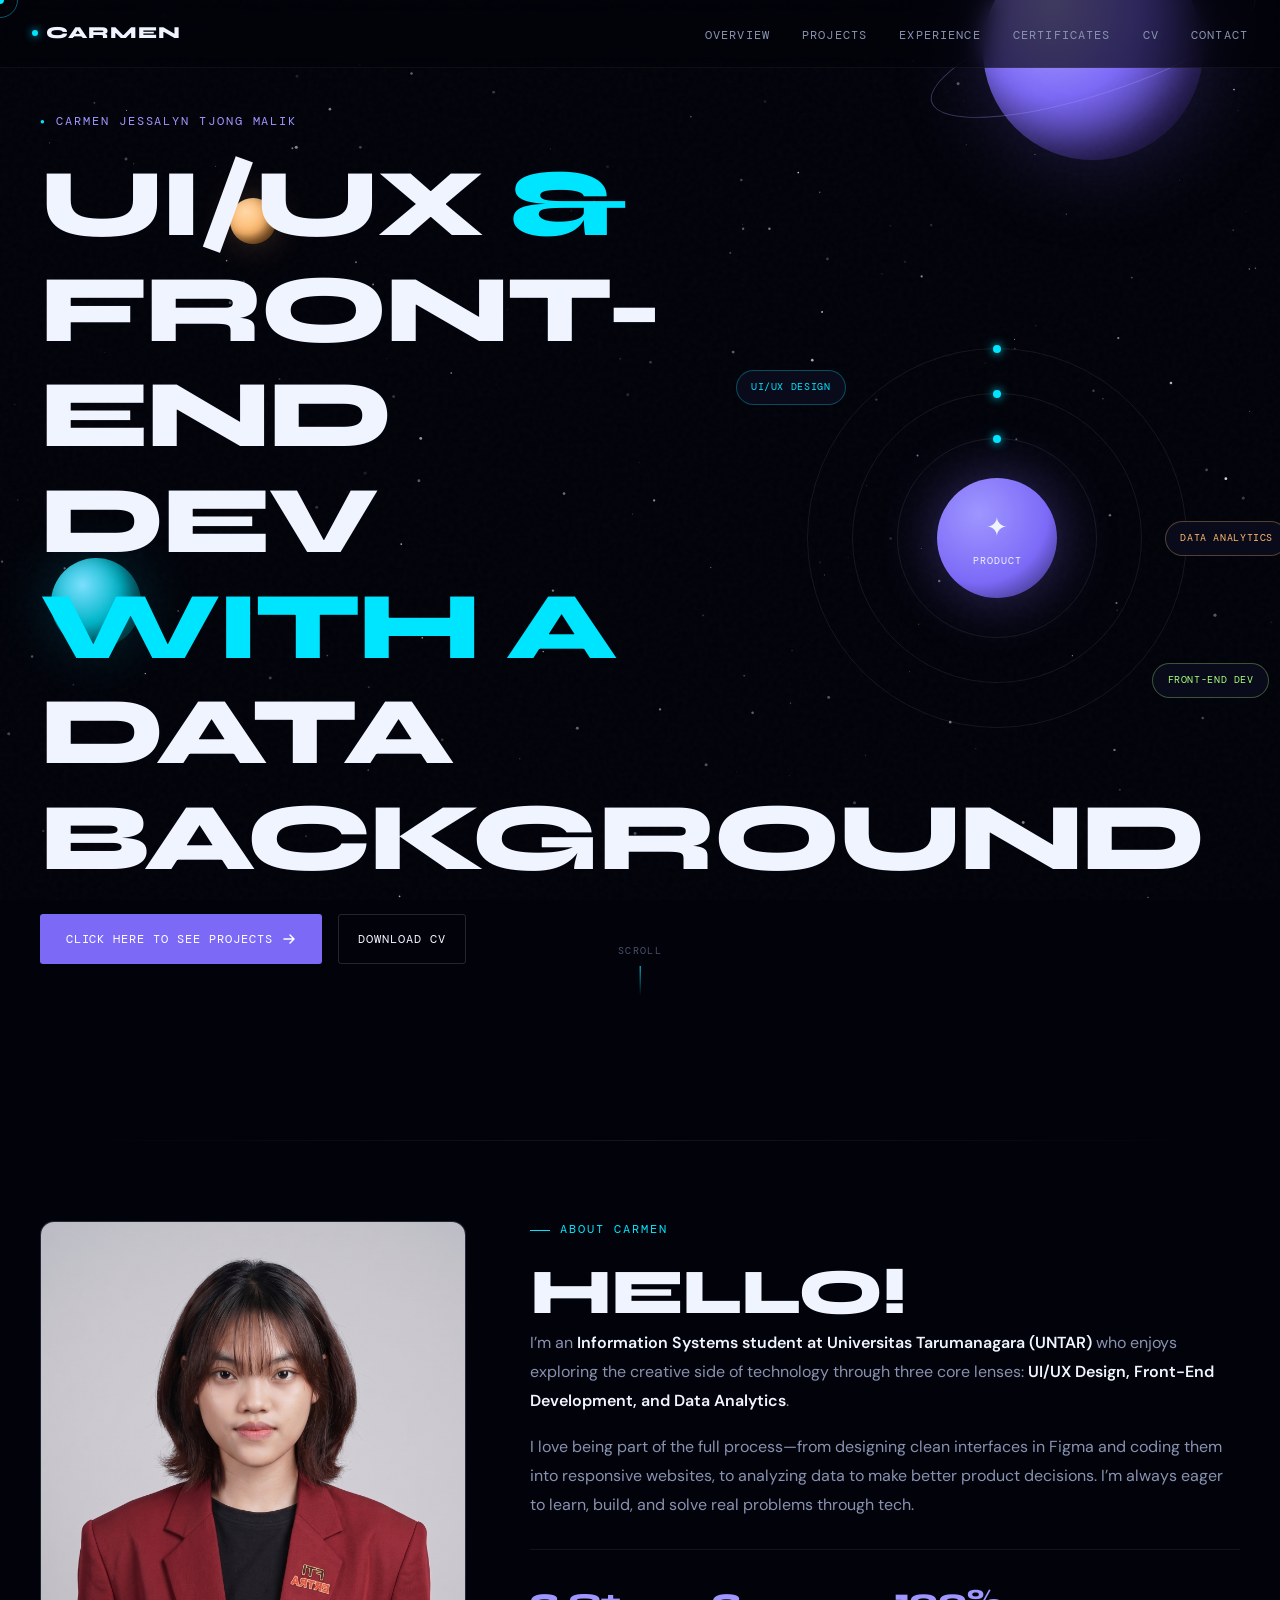
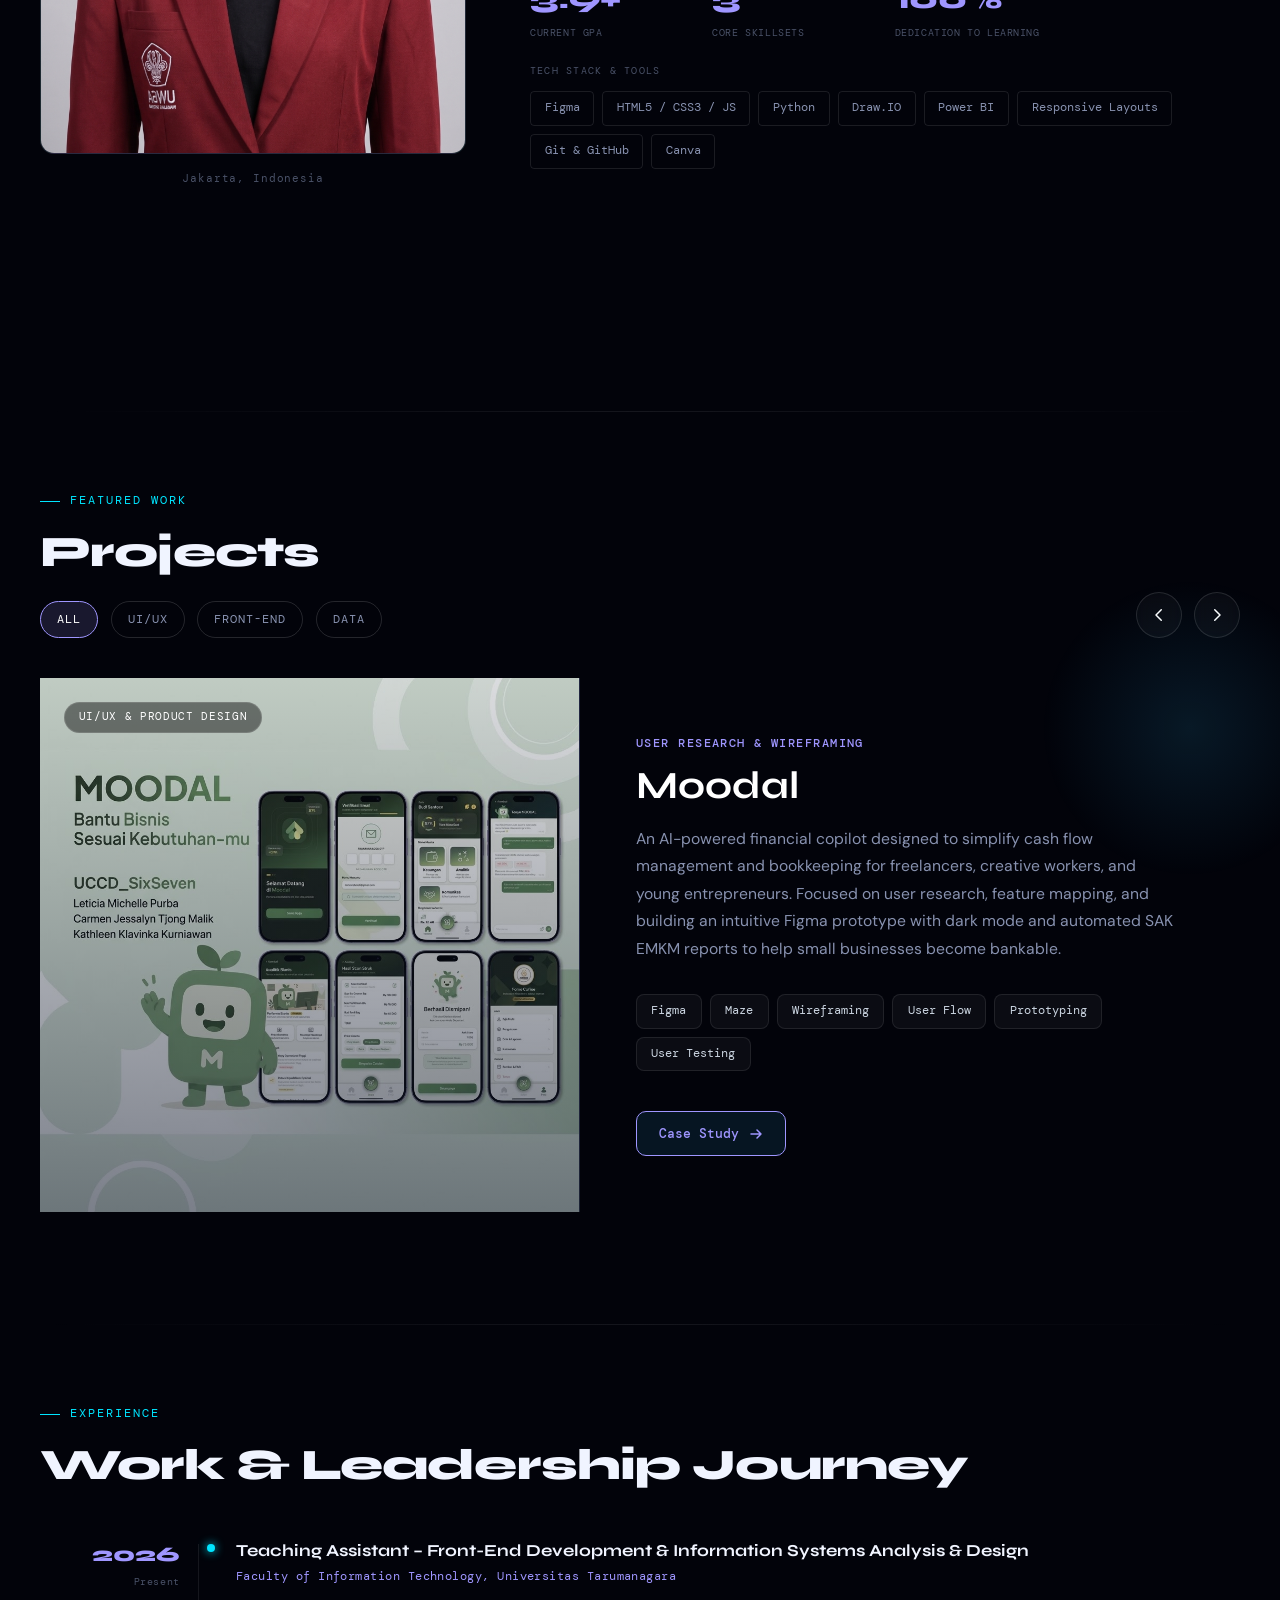
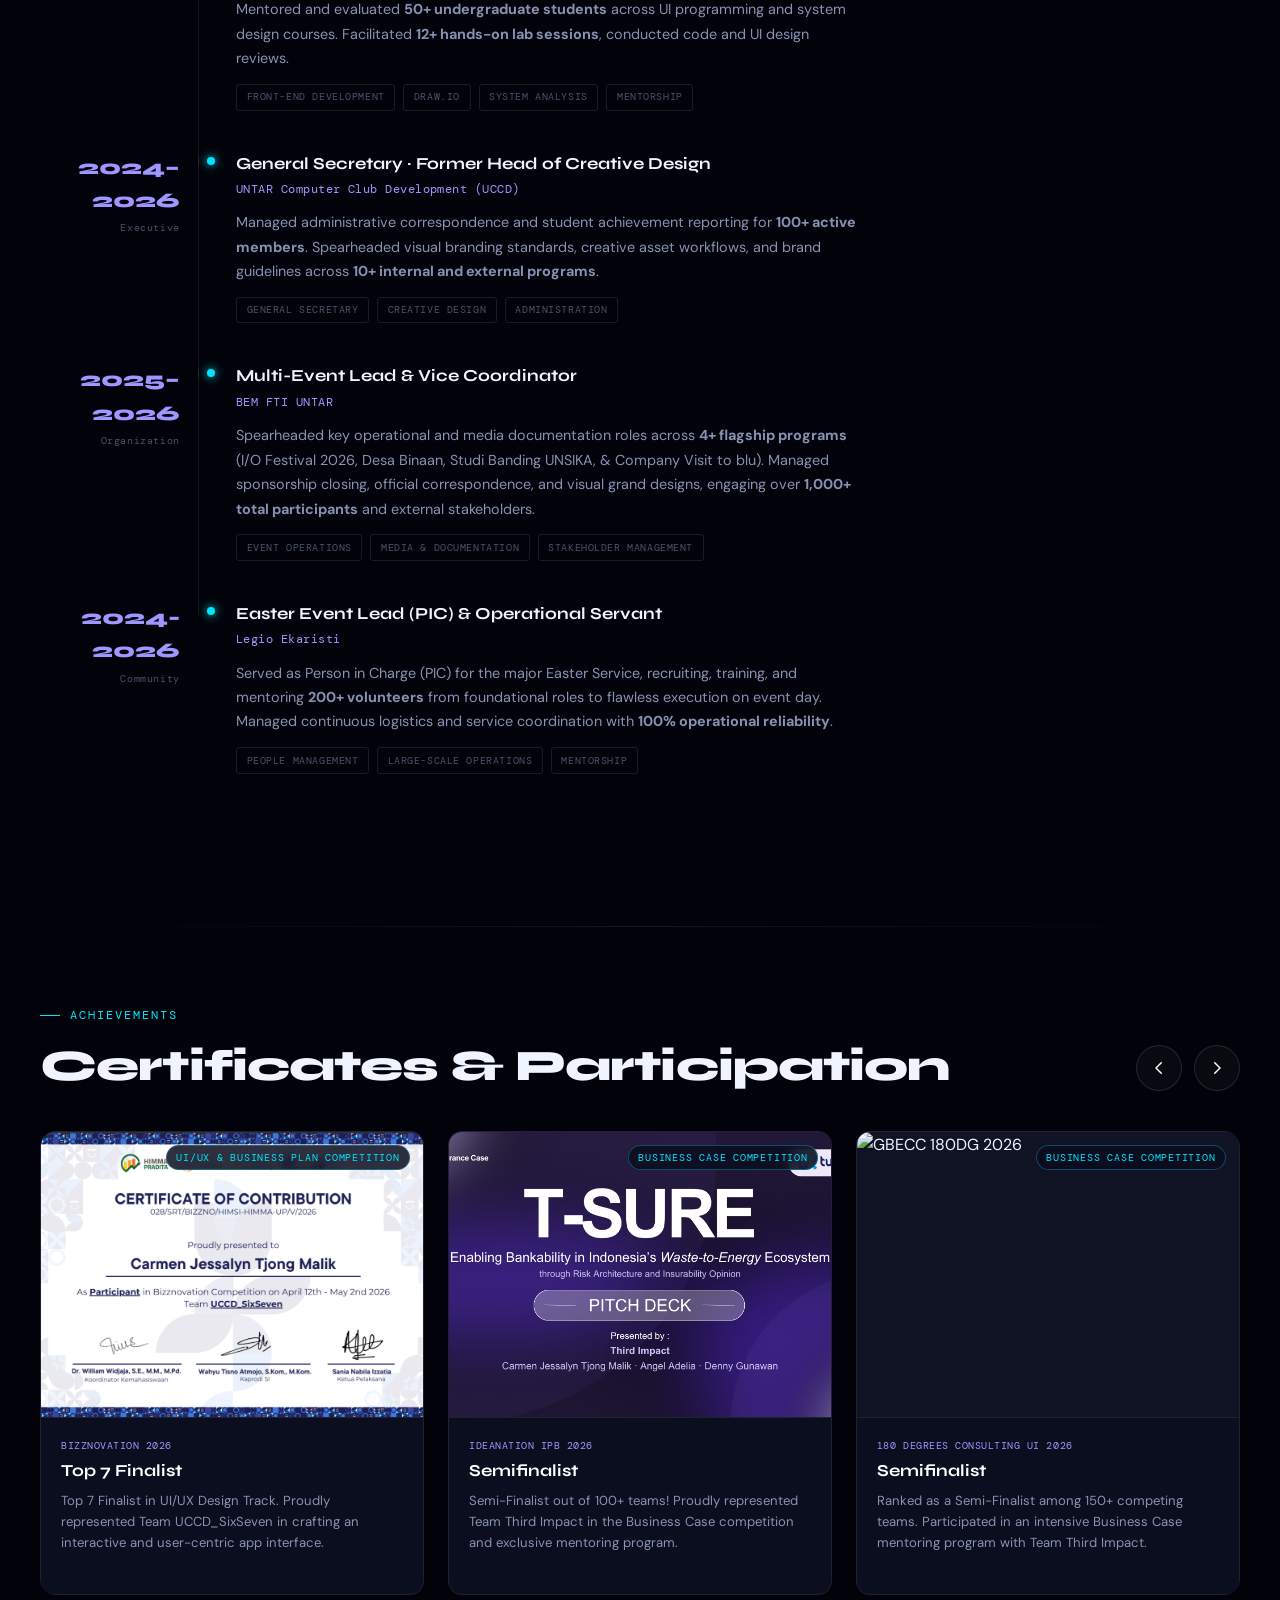
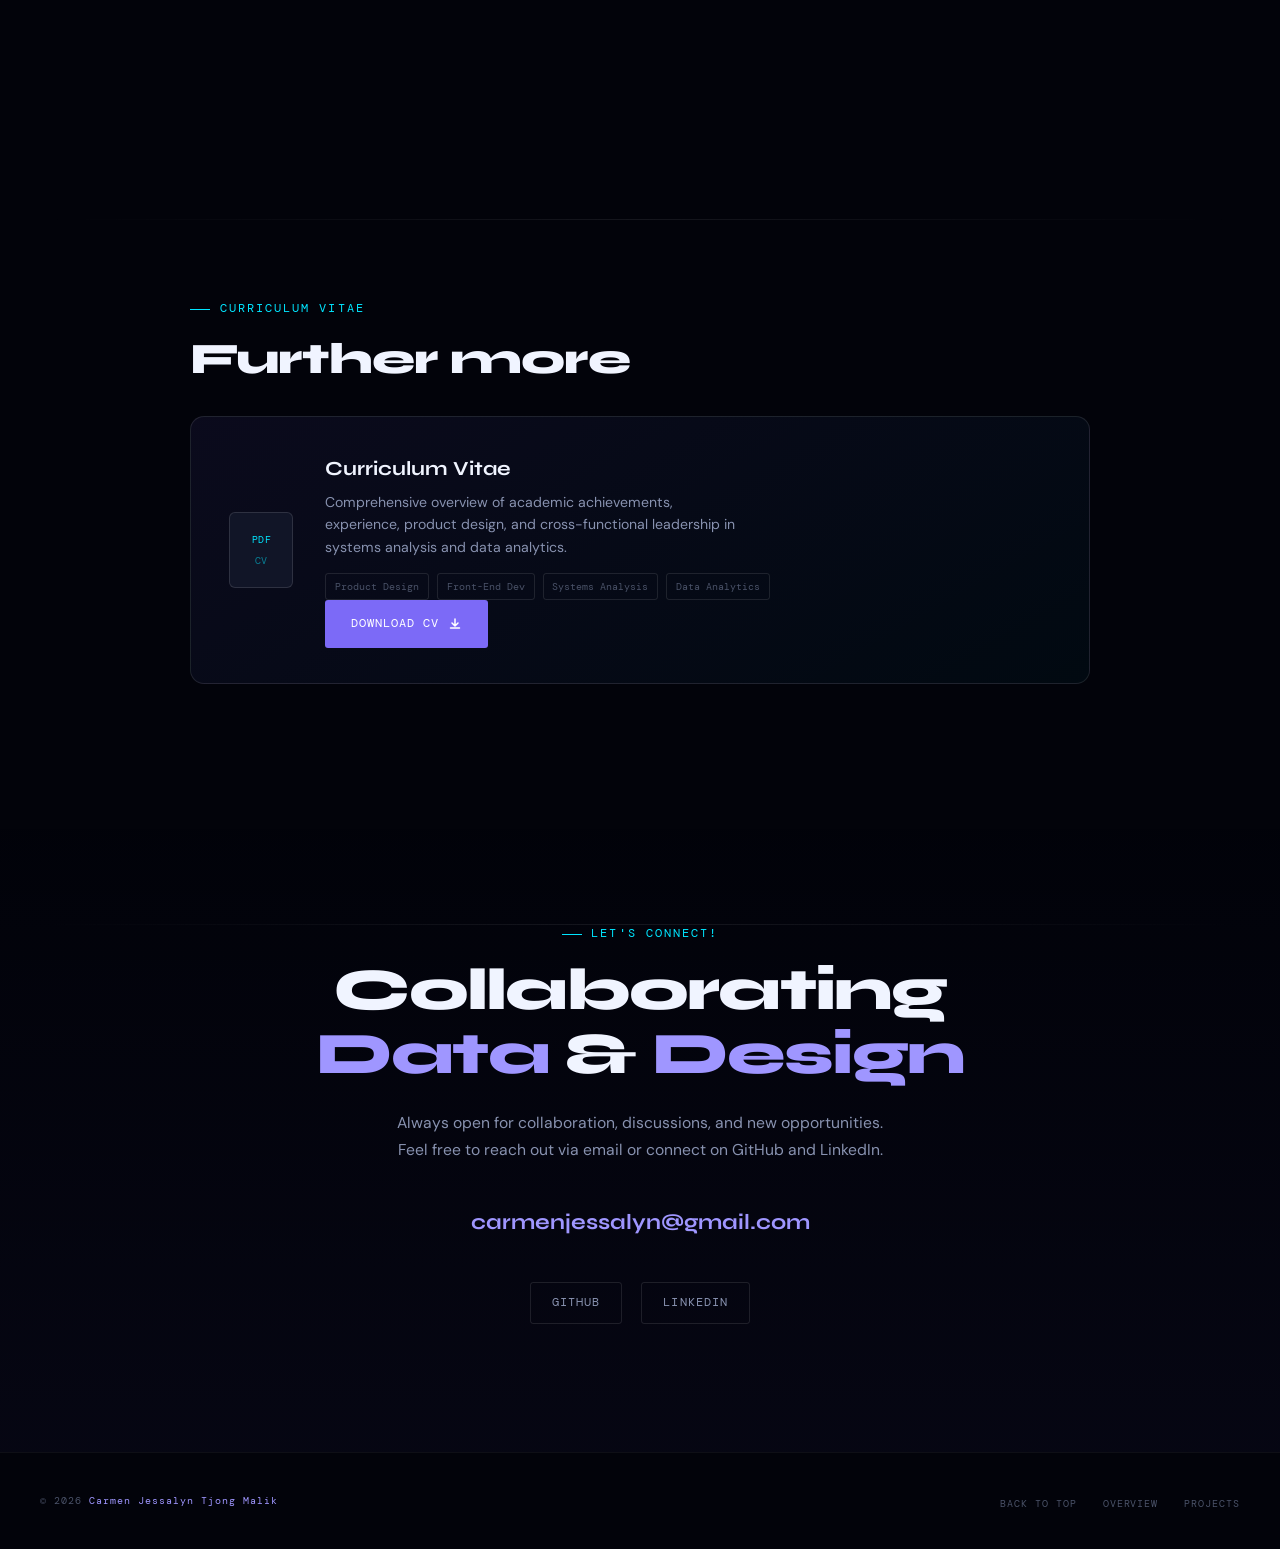
==== commit 682aa851: "2" ====
--- a/Final/index.html
+++ b/Final/index.html
@@ -279,7 +279,7 @@
                         <div class="space-grid-bg"></div>
                         <span class="project-badge-top">UI/UX & Web Application</span>
                         <div class="project-big-mark">
-                            <img src="image/SORAKI.png" alt="Sorak.in UI/UX Case Study" />
+                            <img src="image/SORAKIN.jpg" alt="Sorak.in UI/UX Case Study" />
                         </div>
                     </div>
                     <div class="project-info-panel">
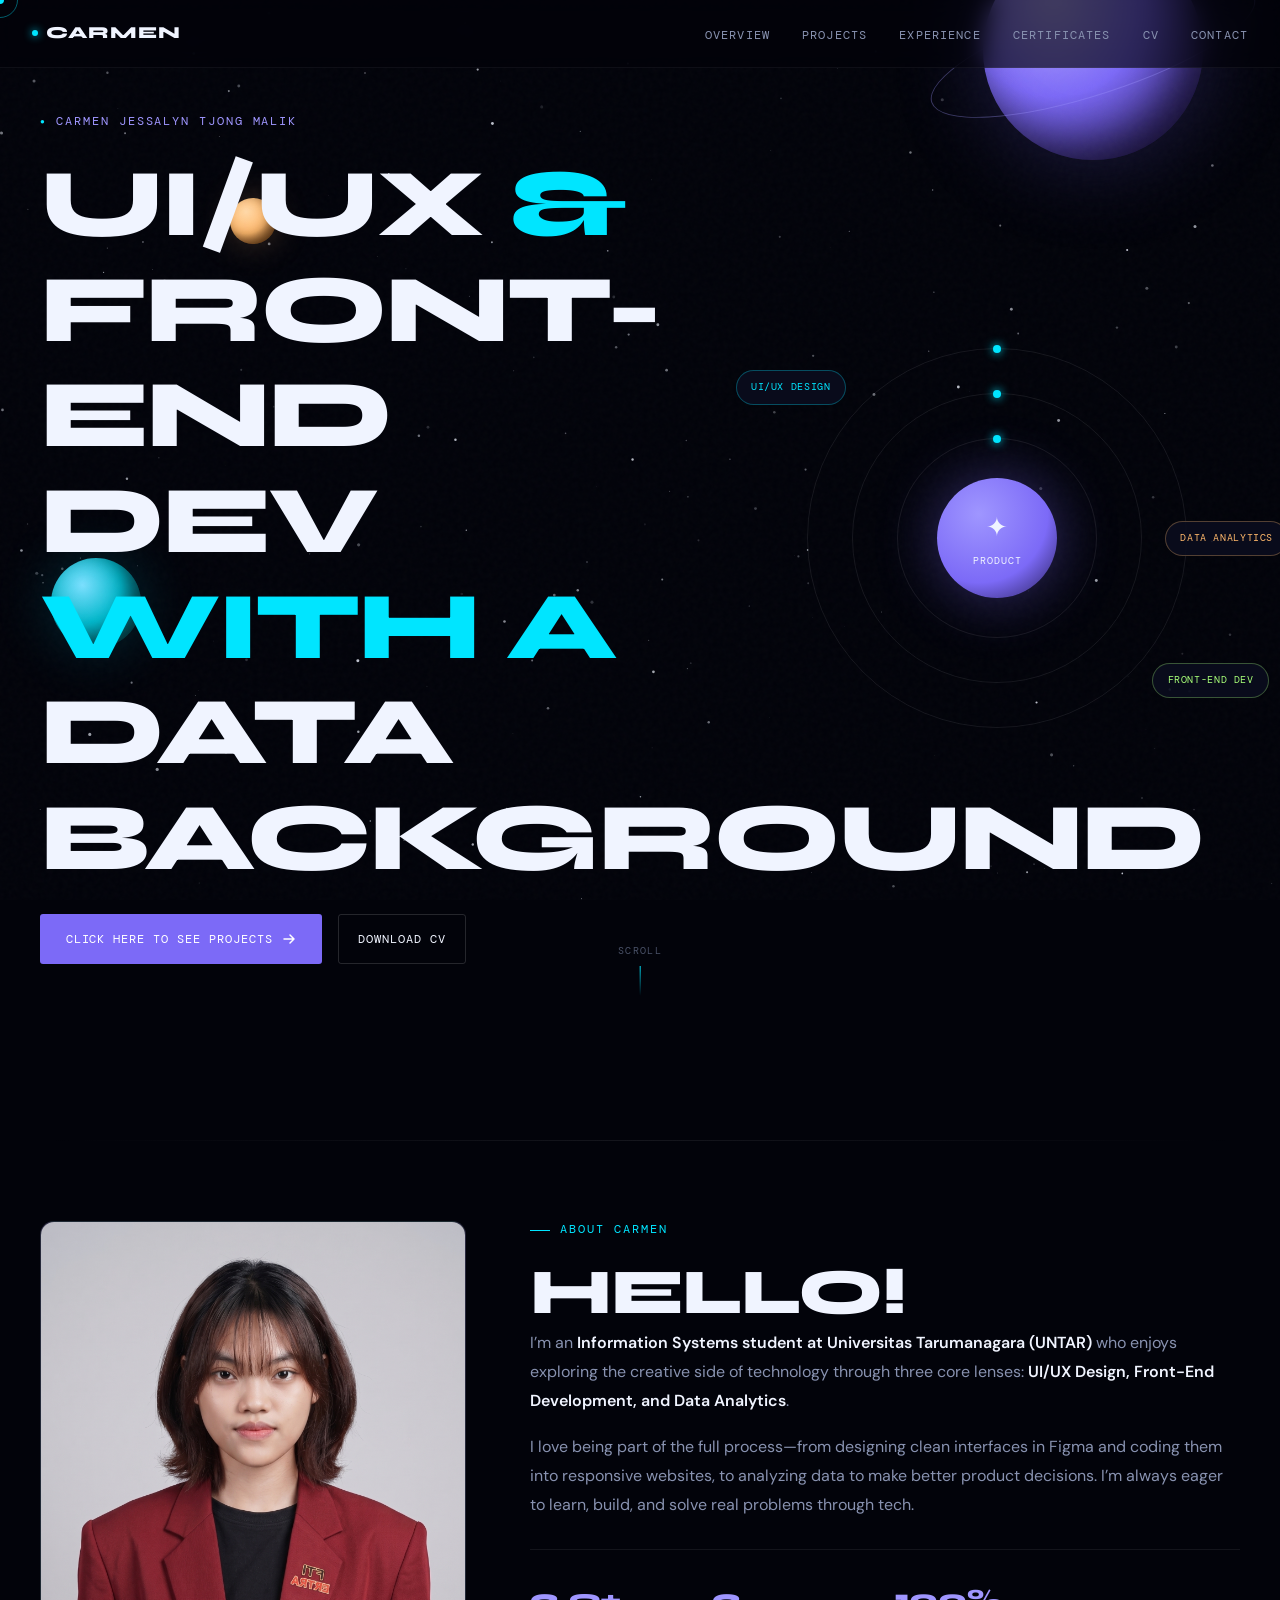
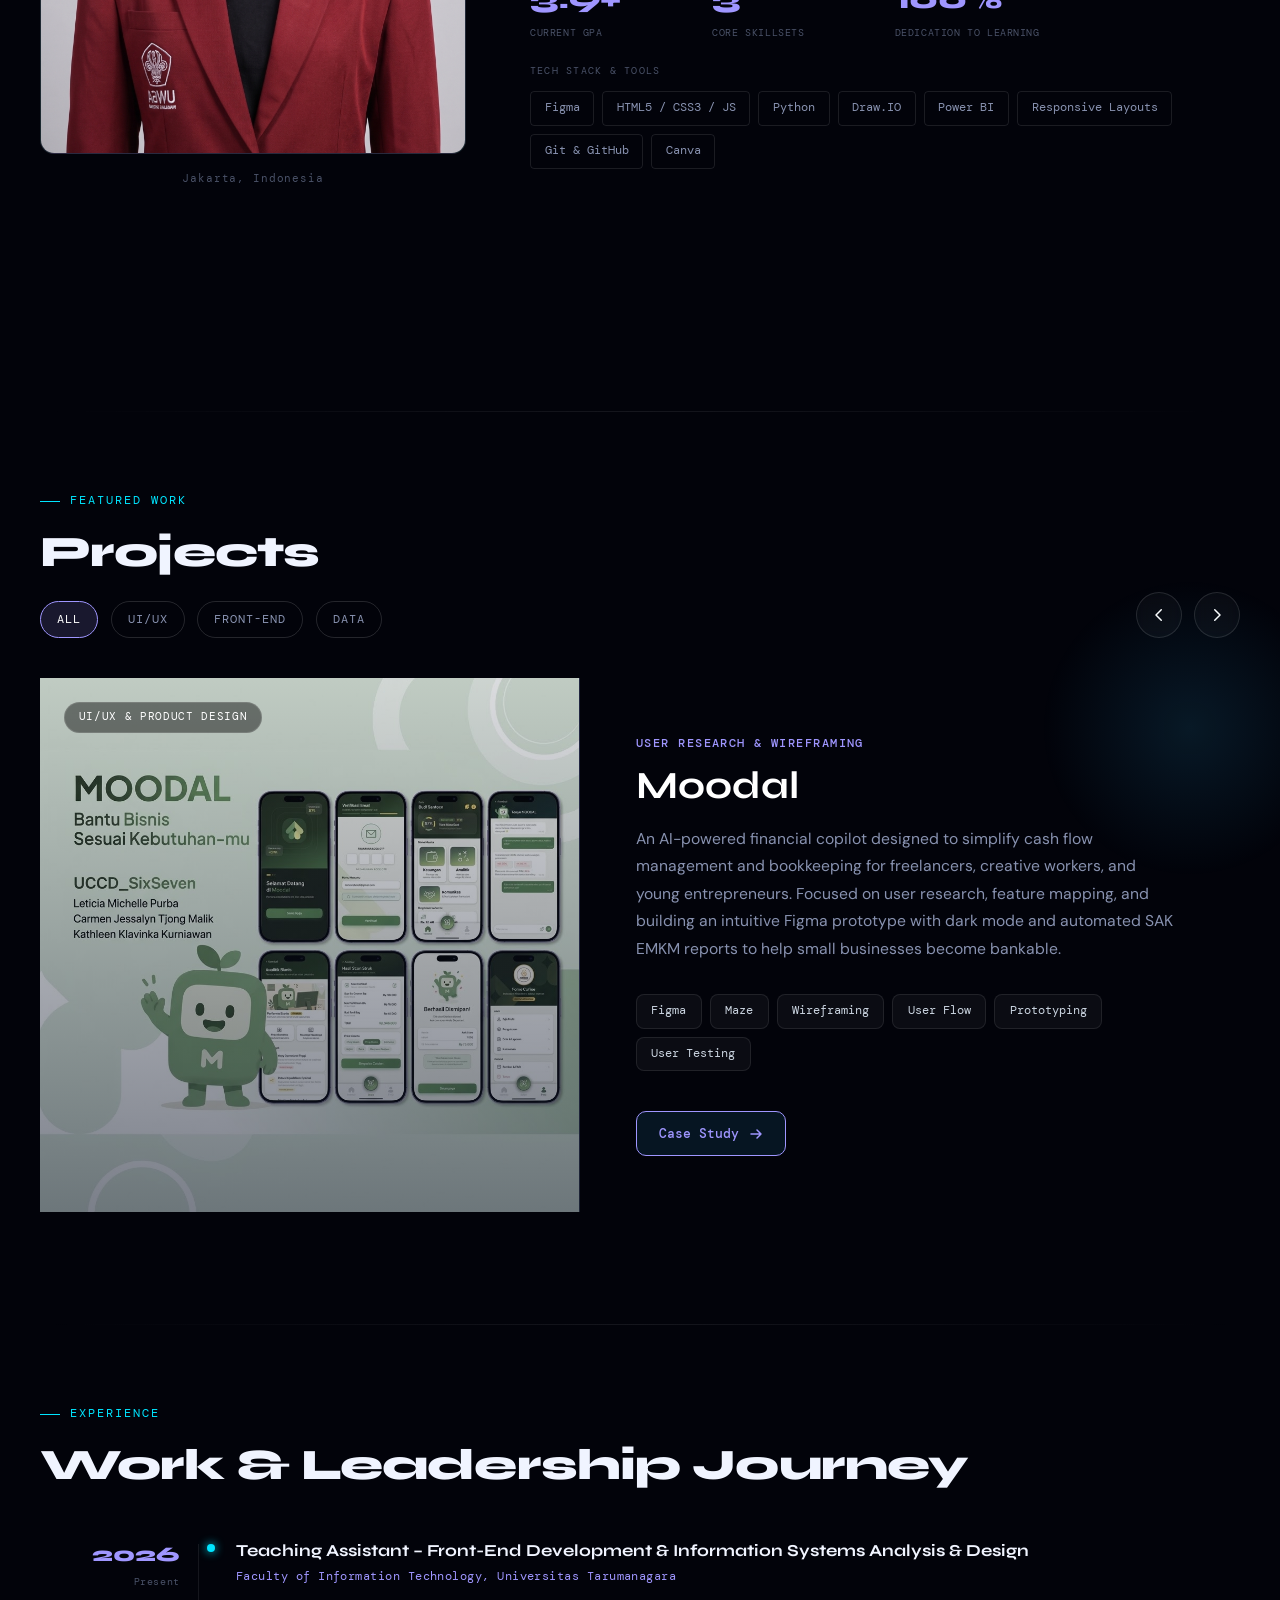
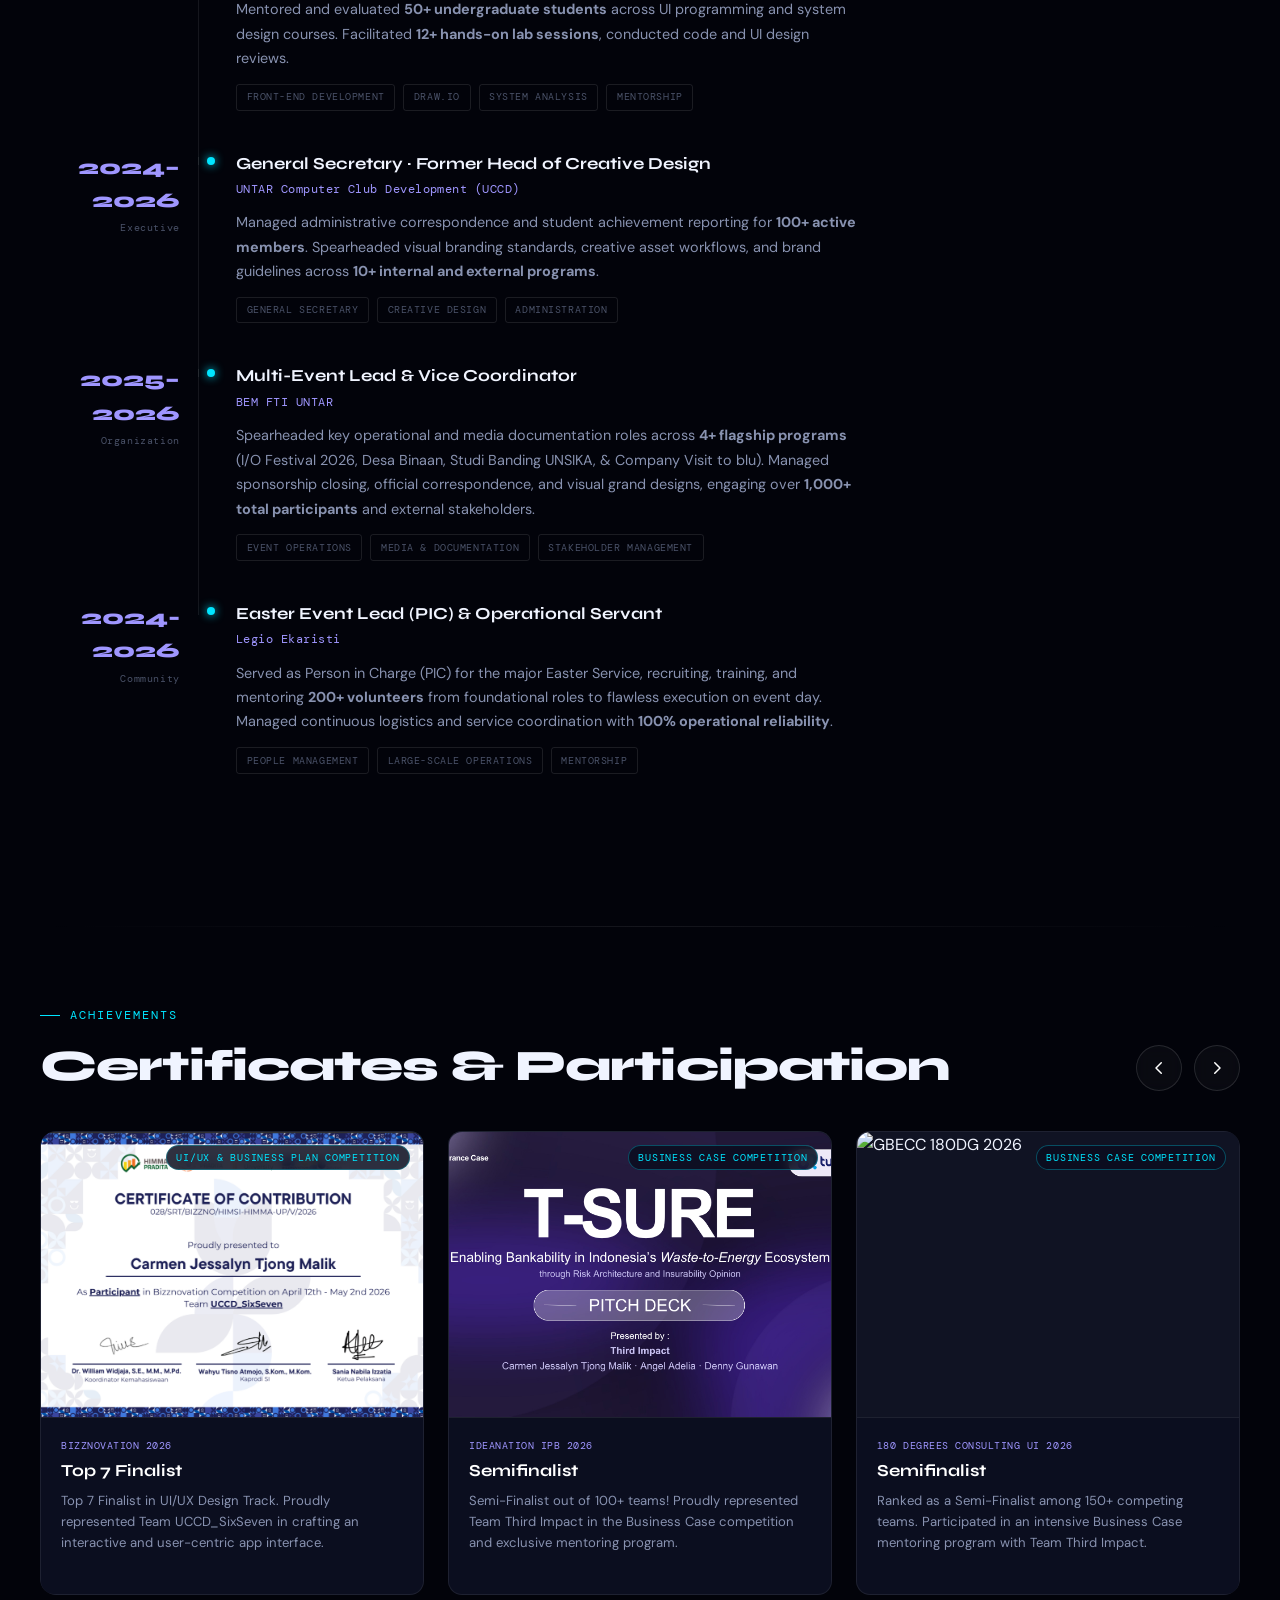
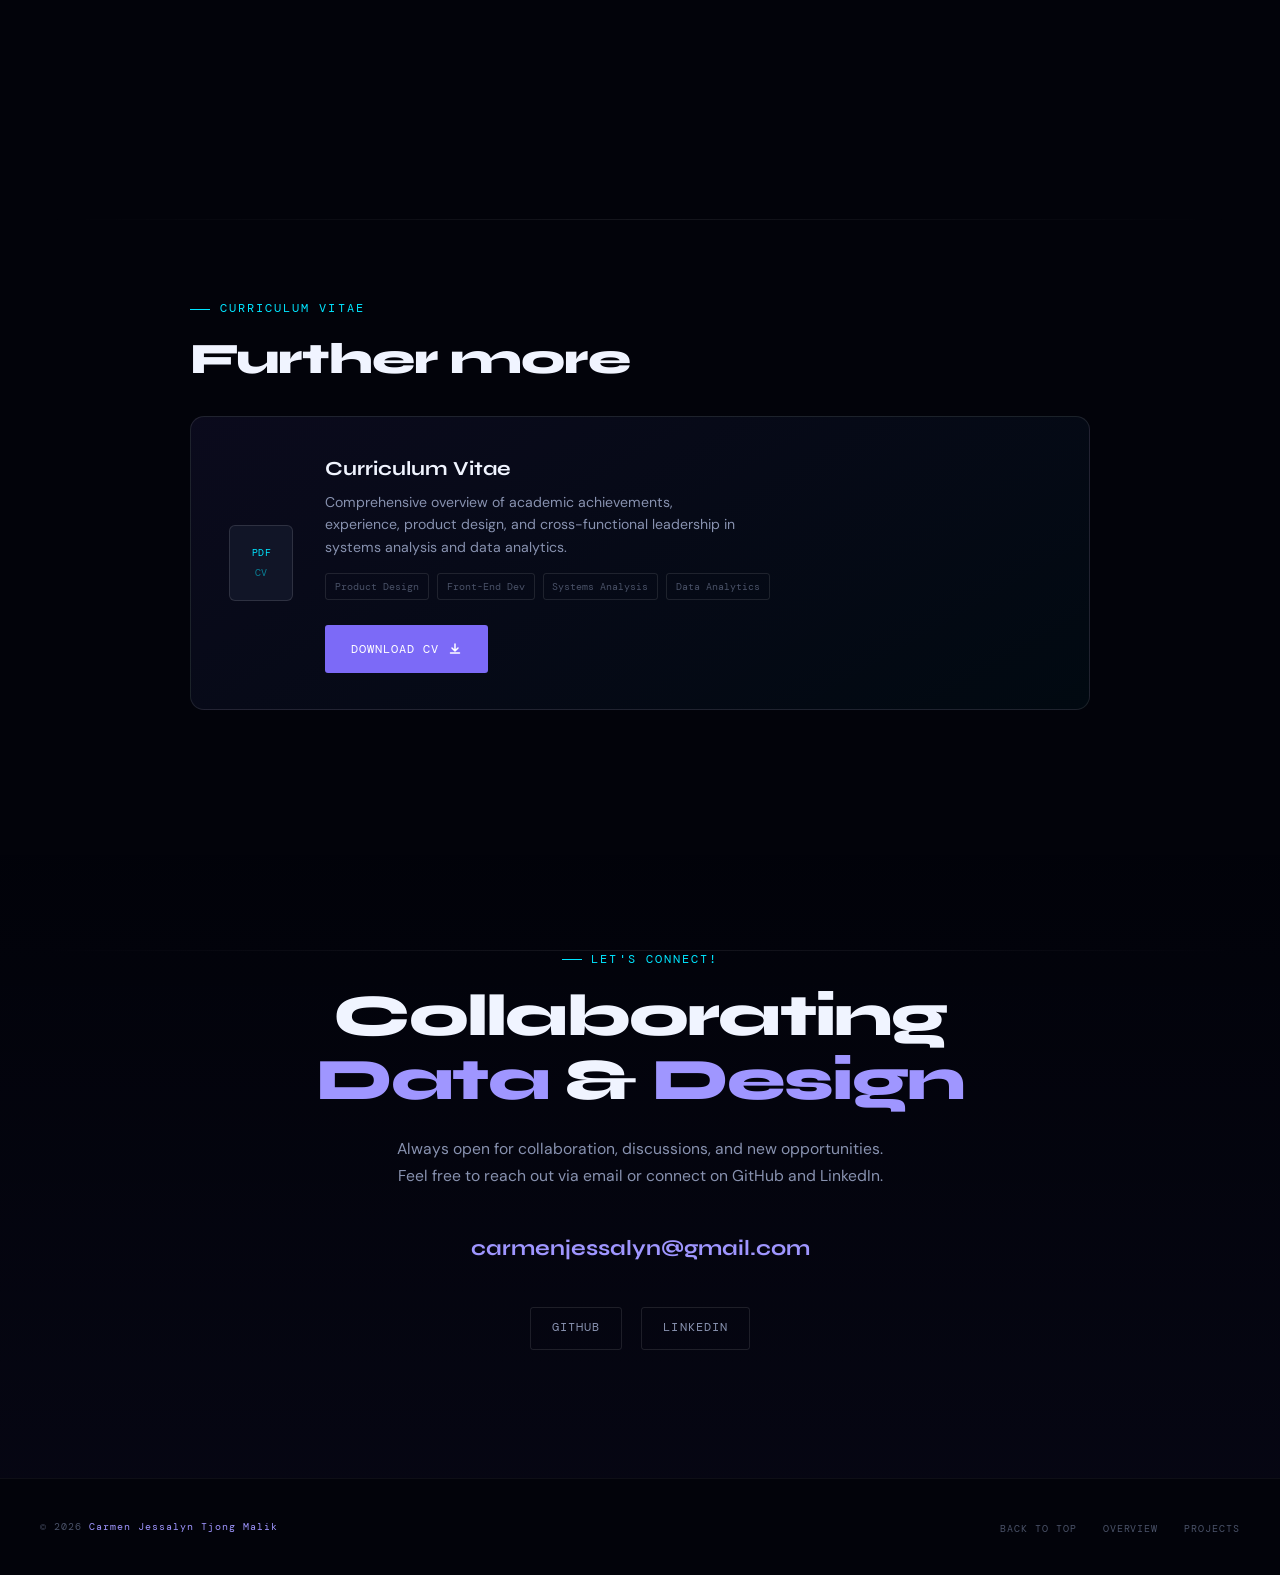
==== commit 7abaf90d: "3" ====
--- a/Final/index.html
+++ b/Final/index.html
@@ -733,7 +733,7 @@
                         <span>Front-End Dev</span>
                         <span>Systems Analysis</span>
                         <span>Data Analytics</span>
-                    </div>
+                    </div><br>
                     <a href="PDF/Carmen Jessalyn_CV.pdf" download class="btn-primary">
                         Download CV
                         <svg width="14" height="14" fill="none" viewBox="0 0 14 14">
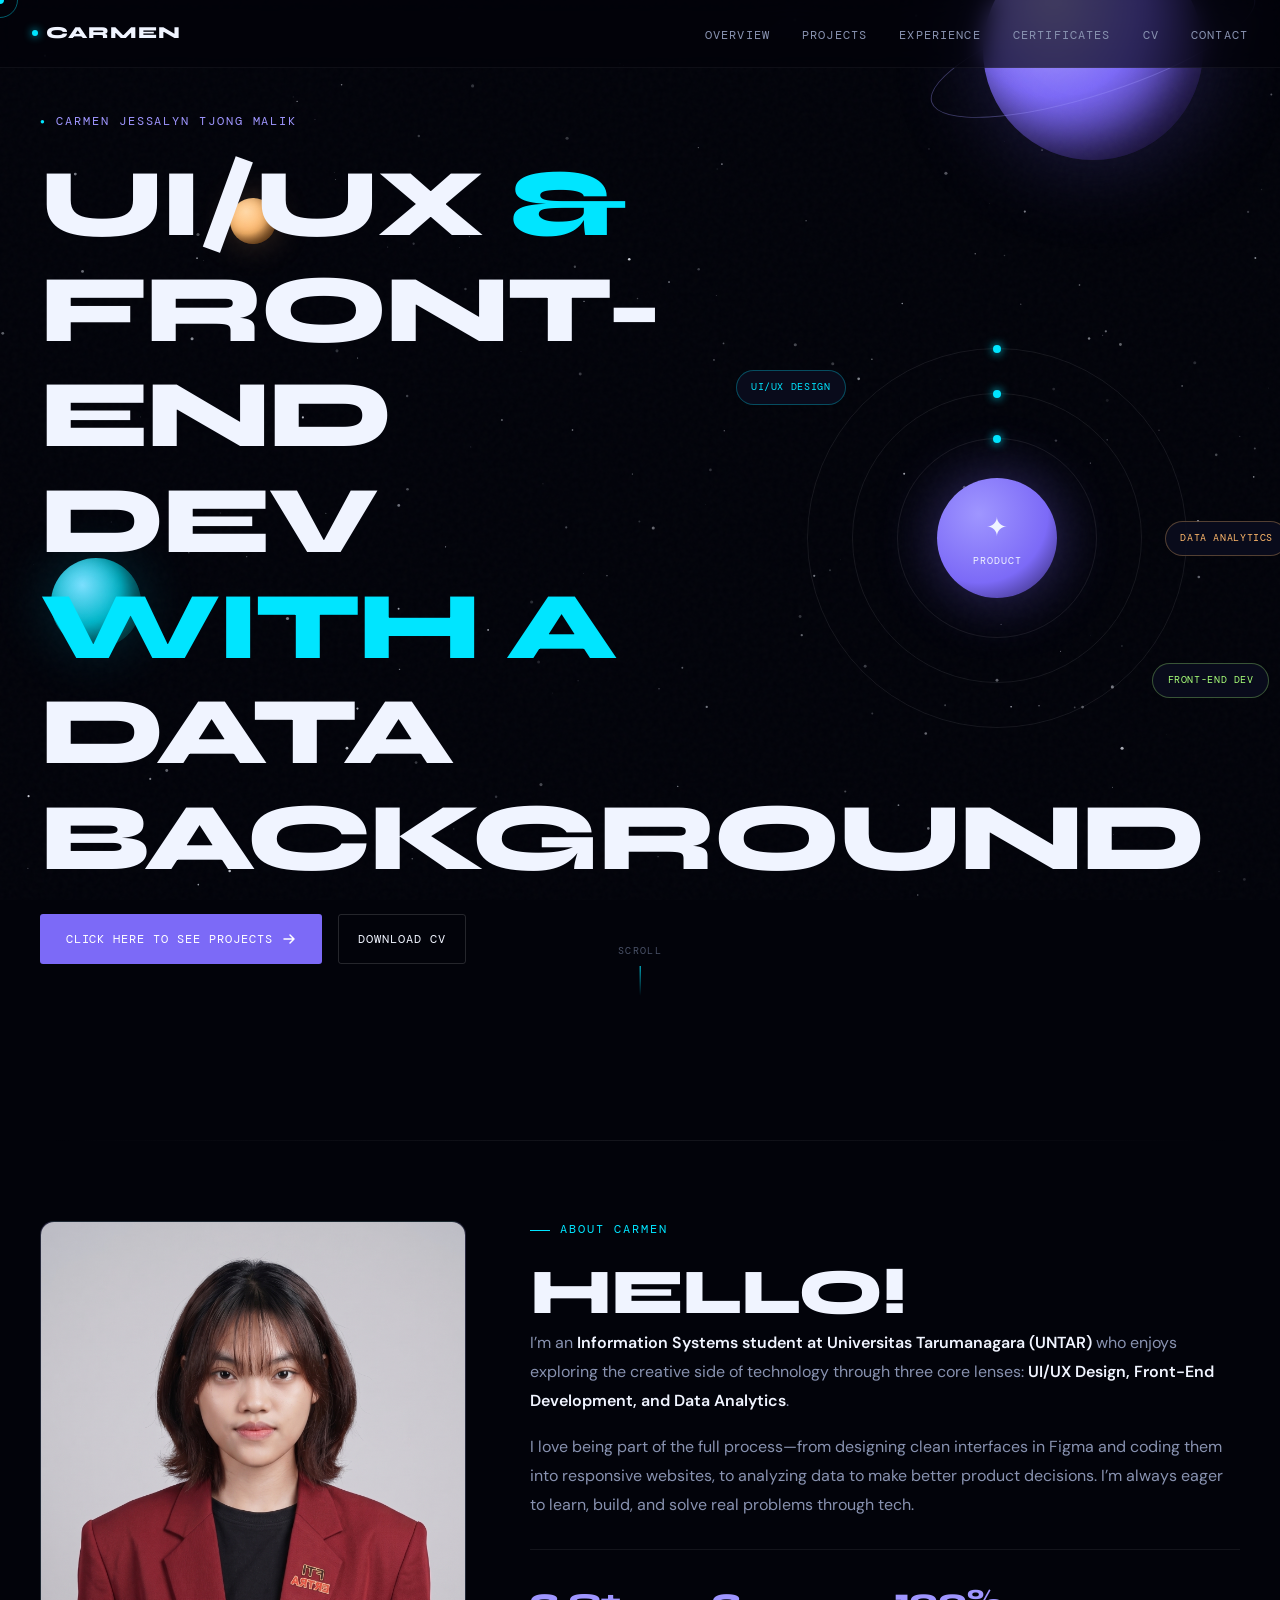
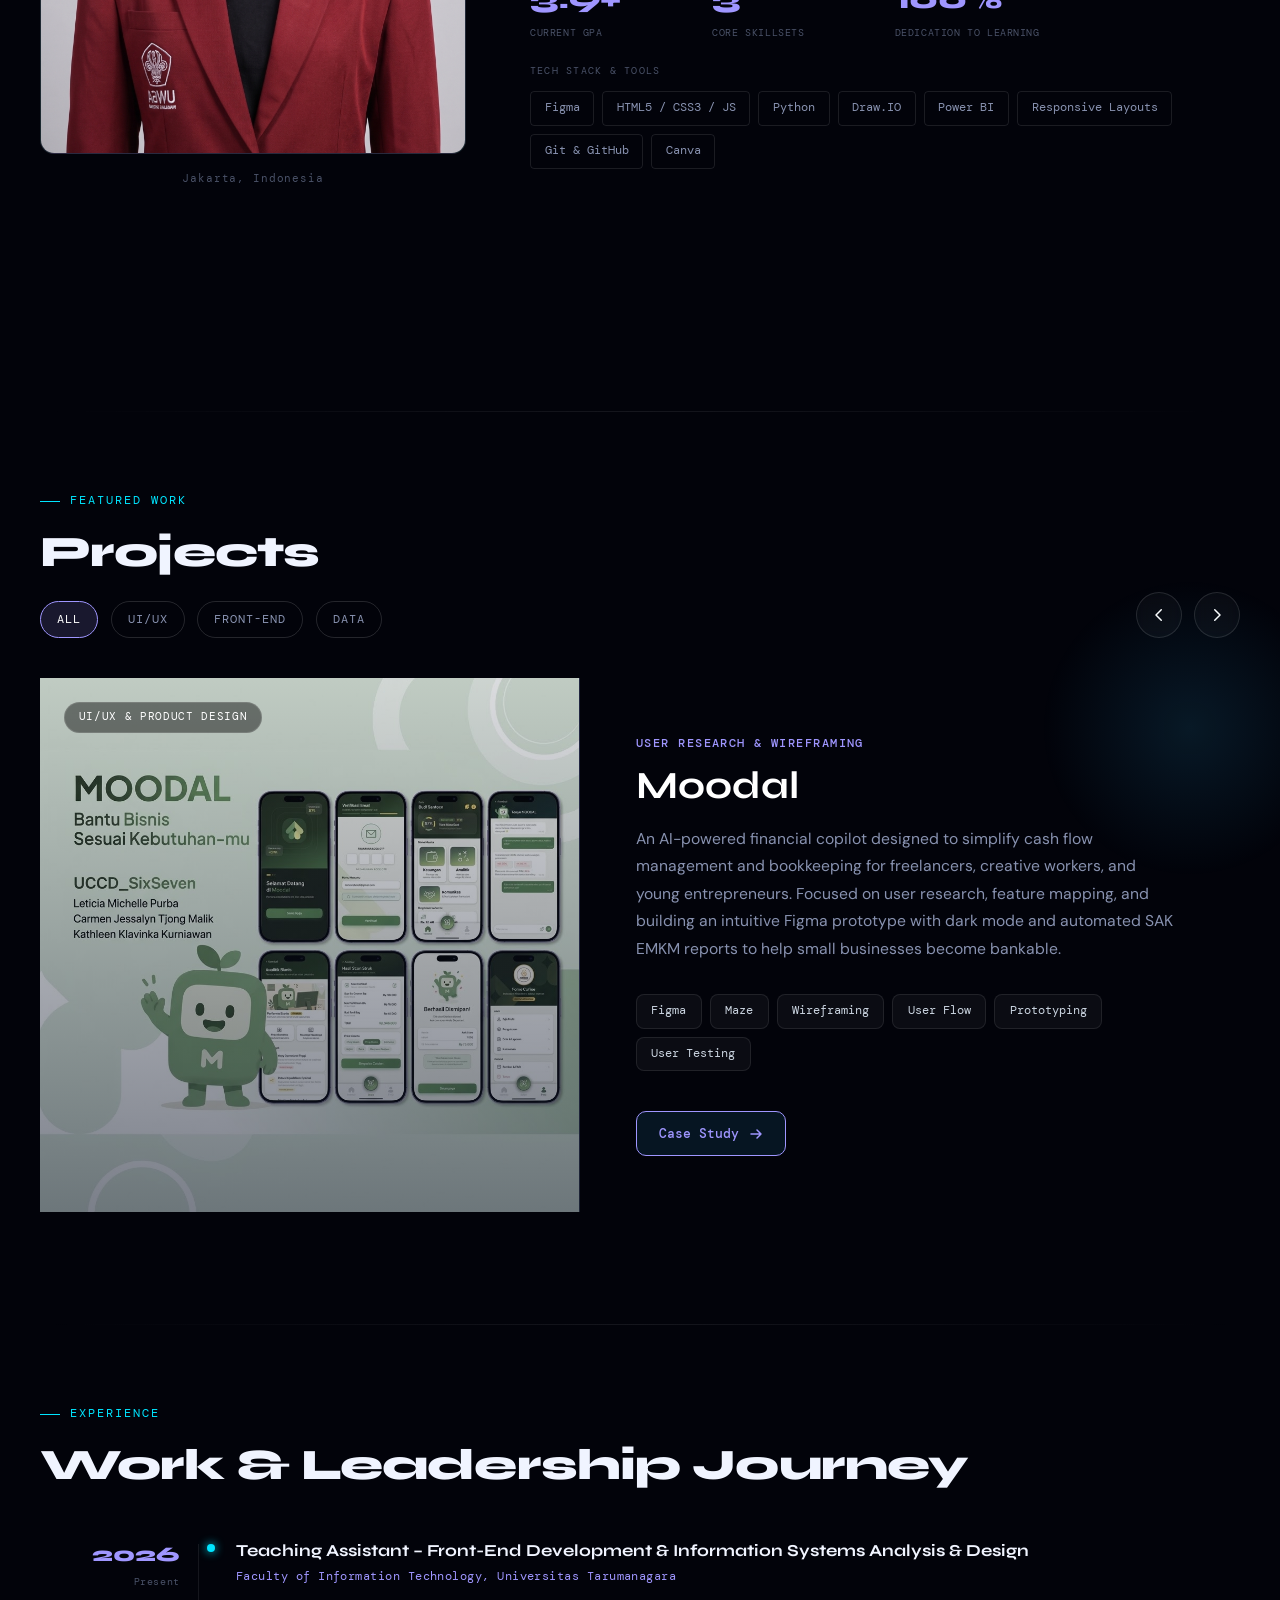
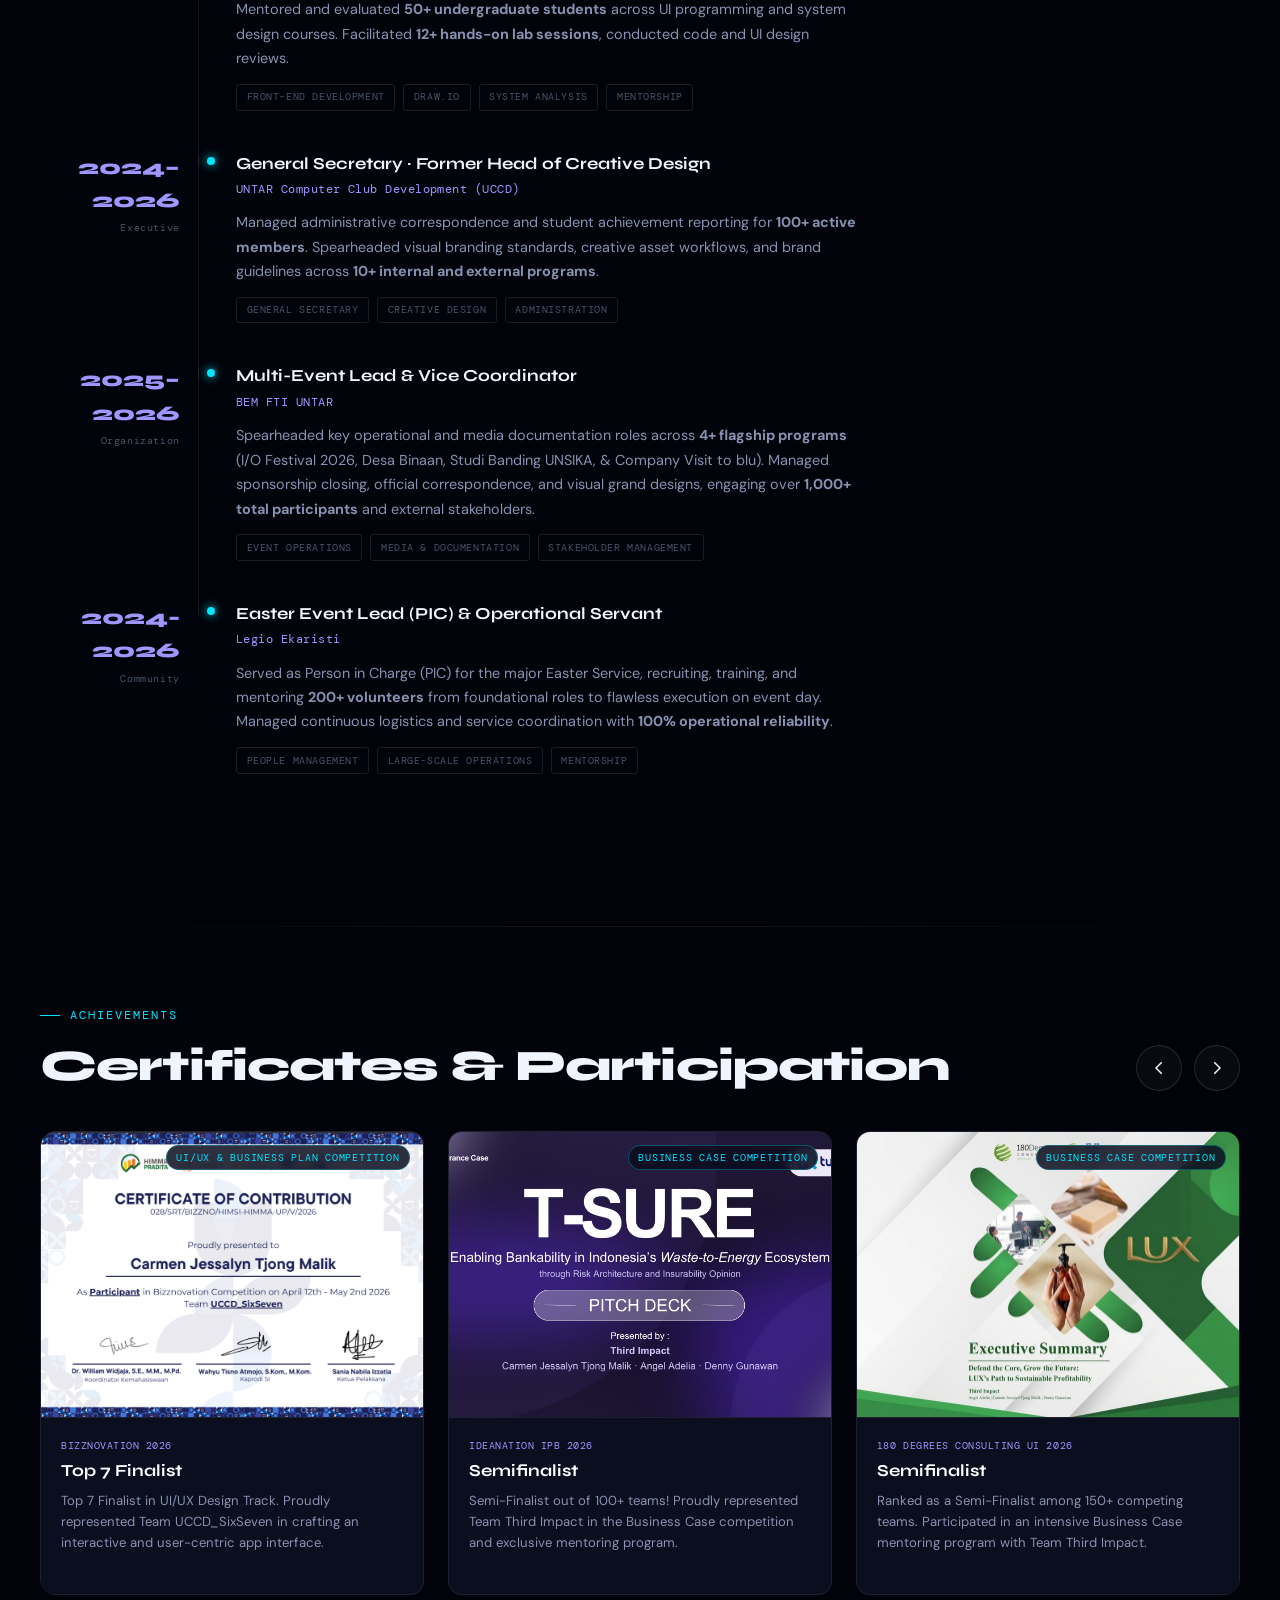
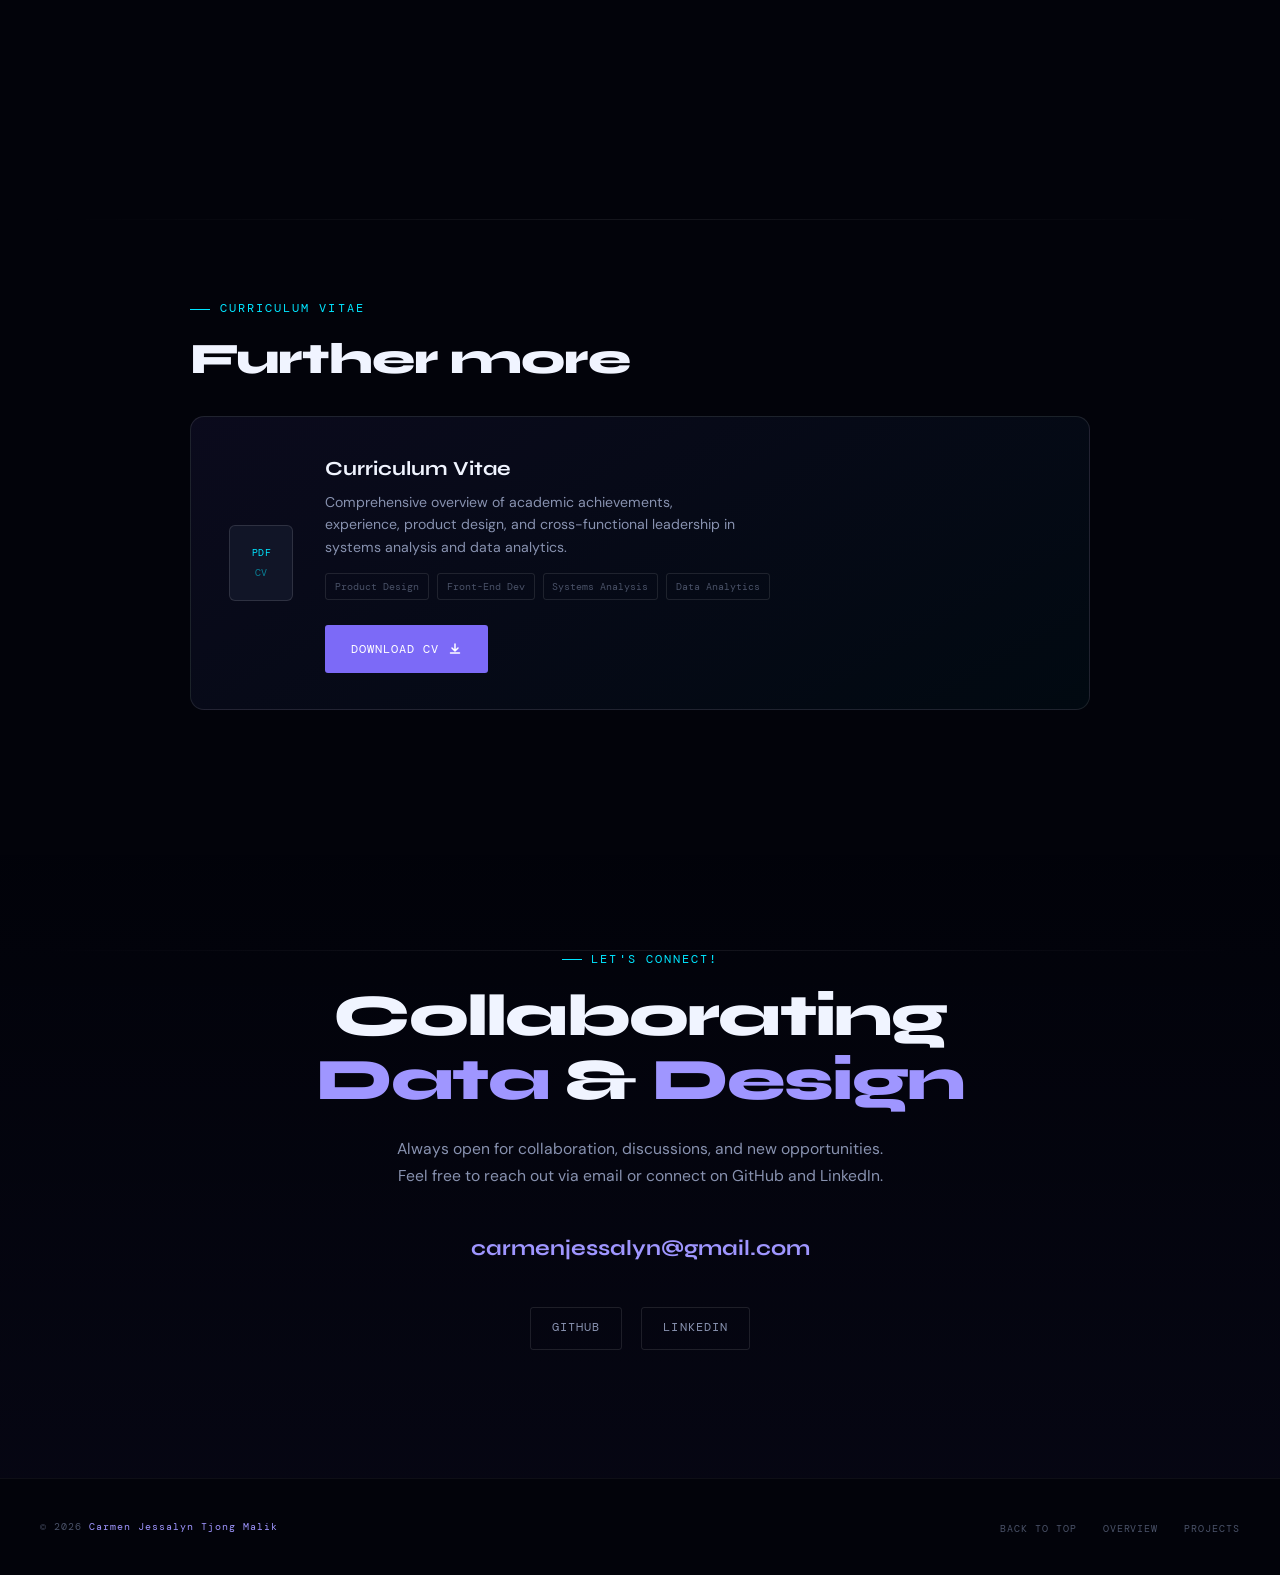
==== commit 249109c0: "3" ====
--- a/Final/index.html
+++ b/Final/index.html
@@ -652,7 +652,7 @@
                     <div class="cert-slide-item">
                         <div class="cert-card">
                             <div class="cert-image-wrapper">
-                                <img src="image/cert-aseandse.jpg" alt="GBECC 180DG 2026" class="cert-img" />
+                                <img src="image/GBECC 180DG UI.png" alt="GBECC 180DG 2026" class="cert-img" />
                                 <span class="cert-badge">Business Case Competition</span>
                             </div>
                             <div class="cert-body">
@@ -703,7 +703,6 @@
                             </div>
                         </div>
                     </div>
-
                 </div>
             </div>
 
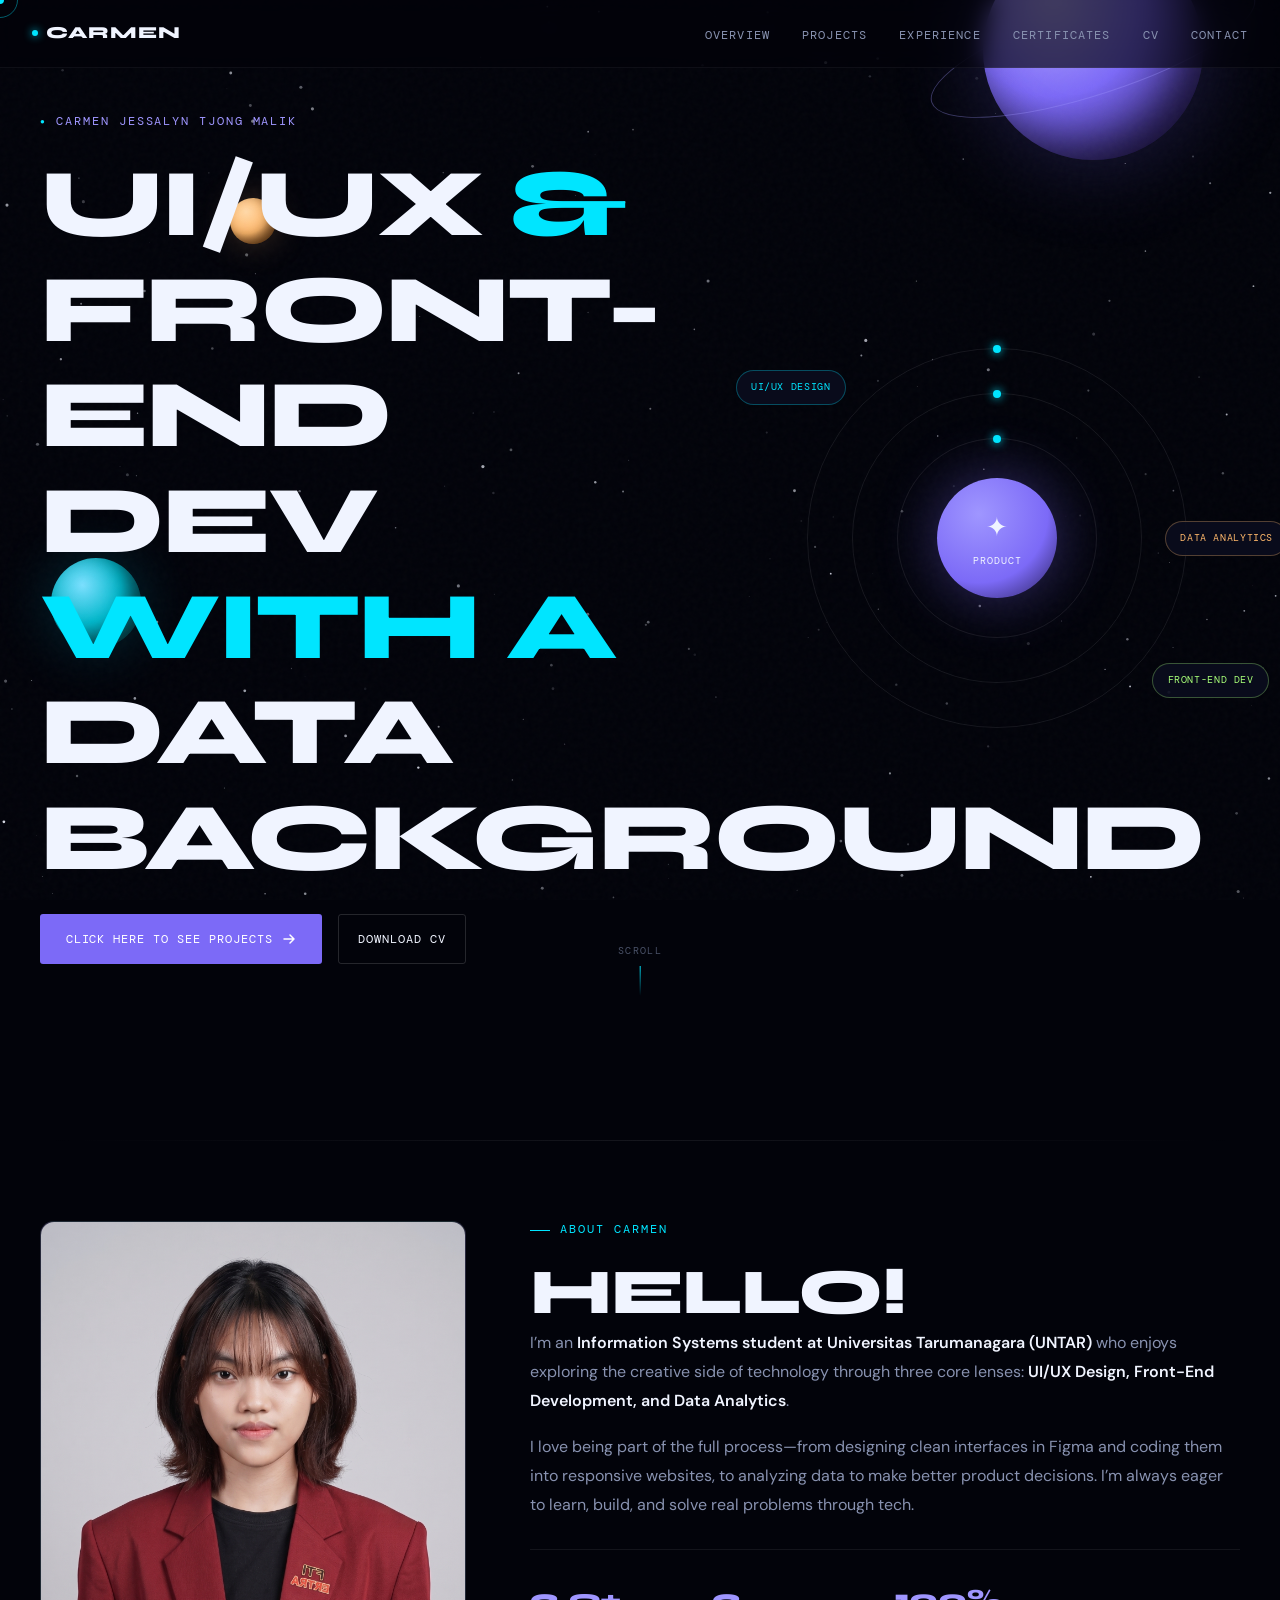
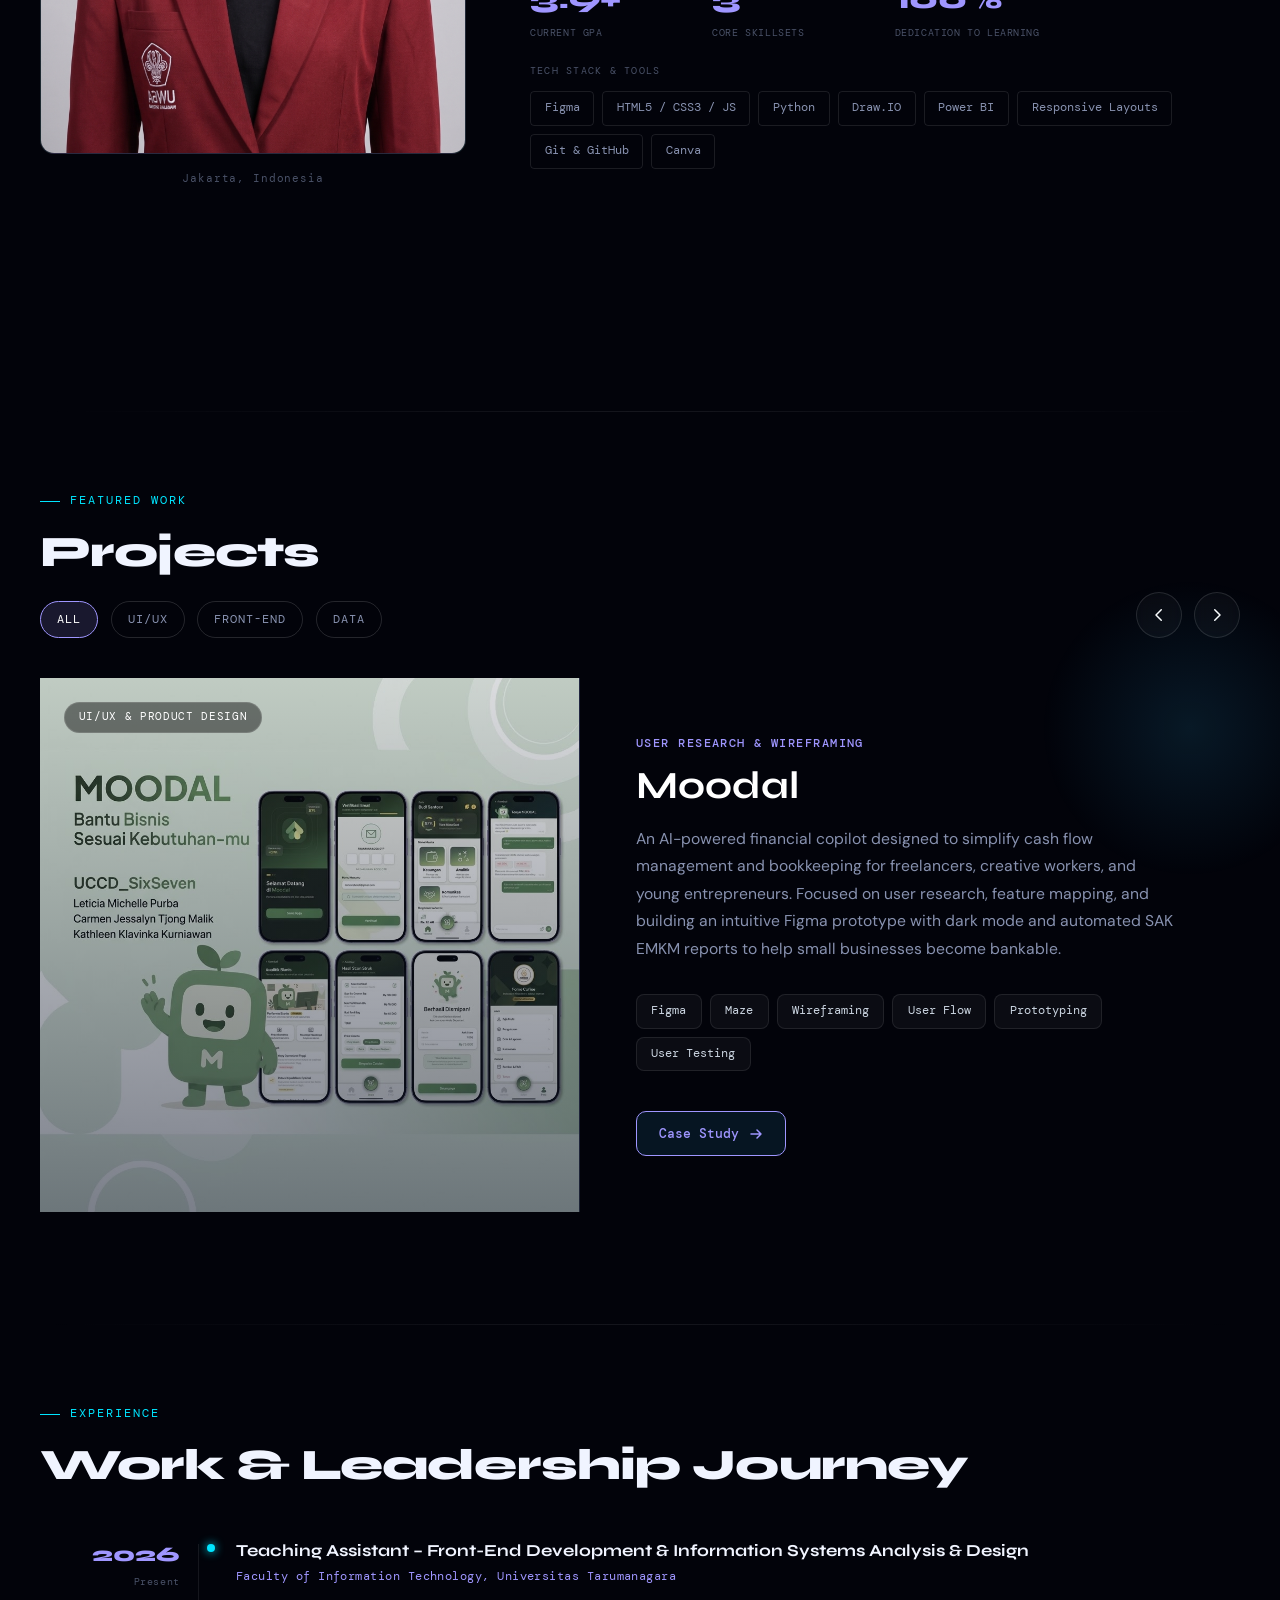
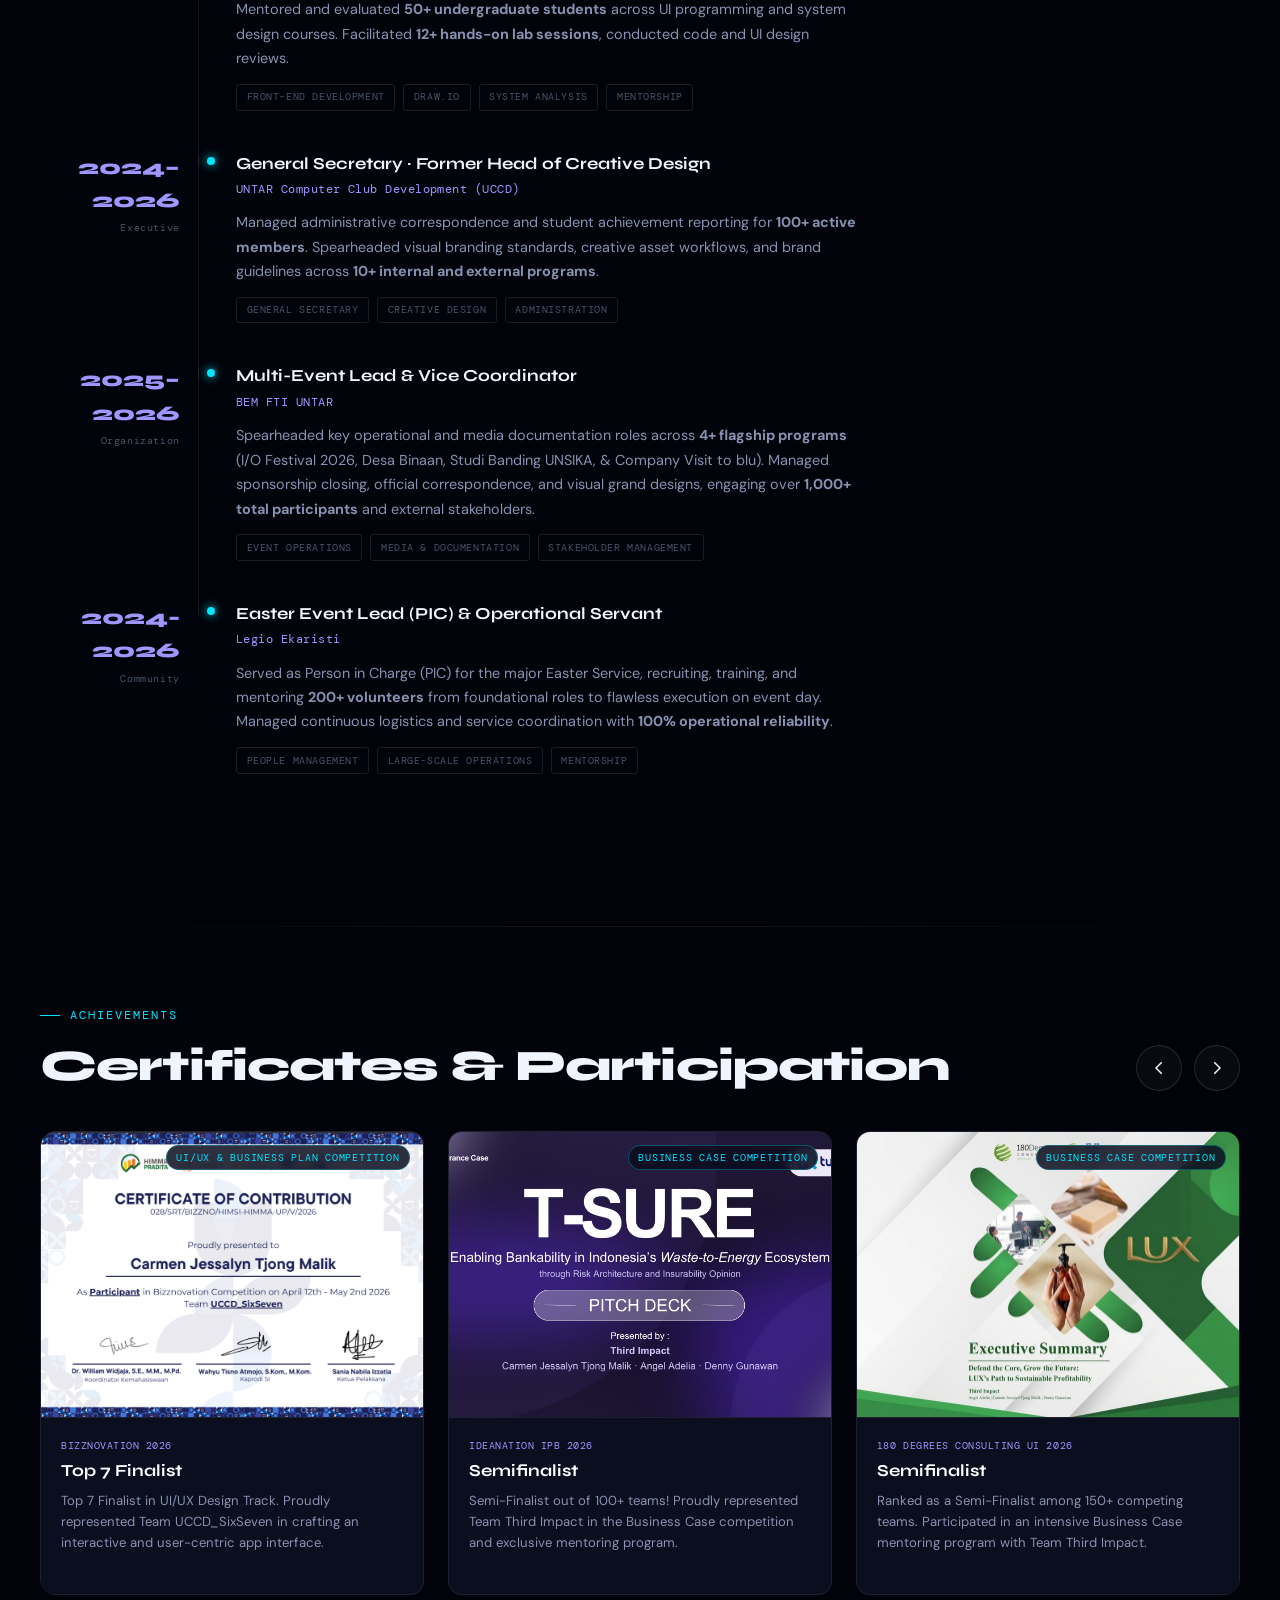
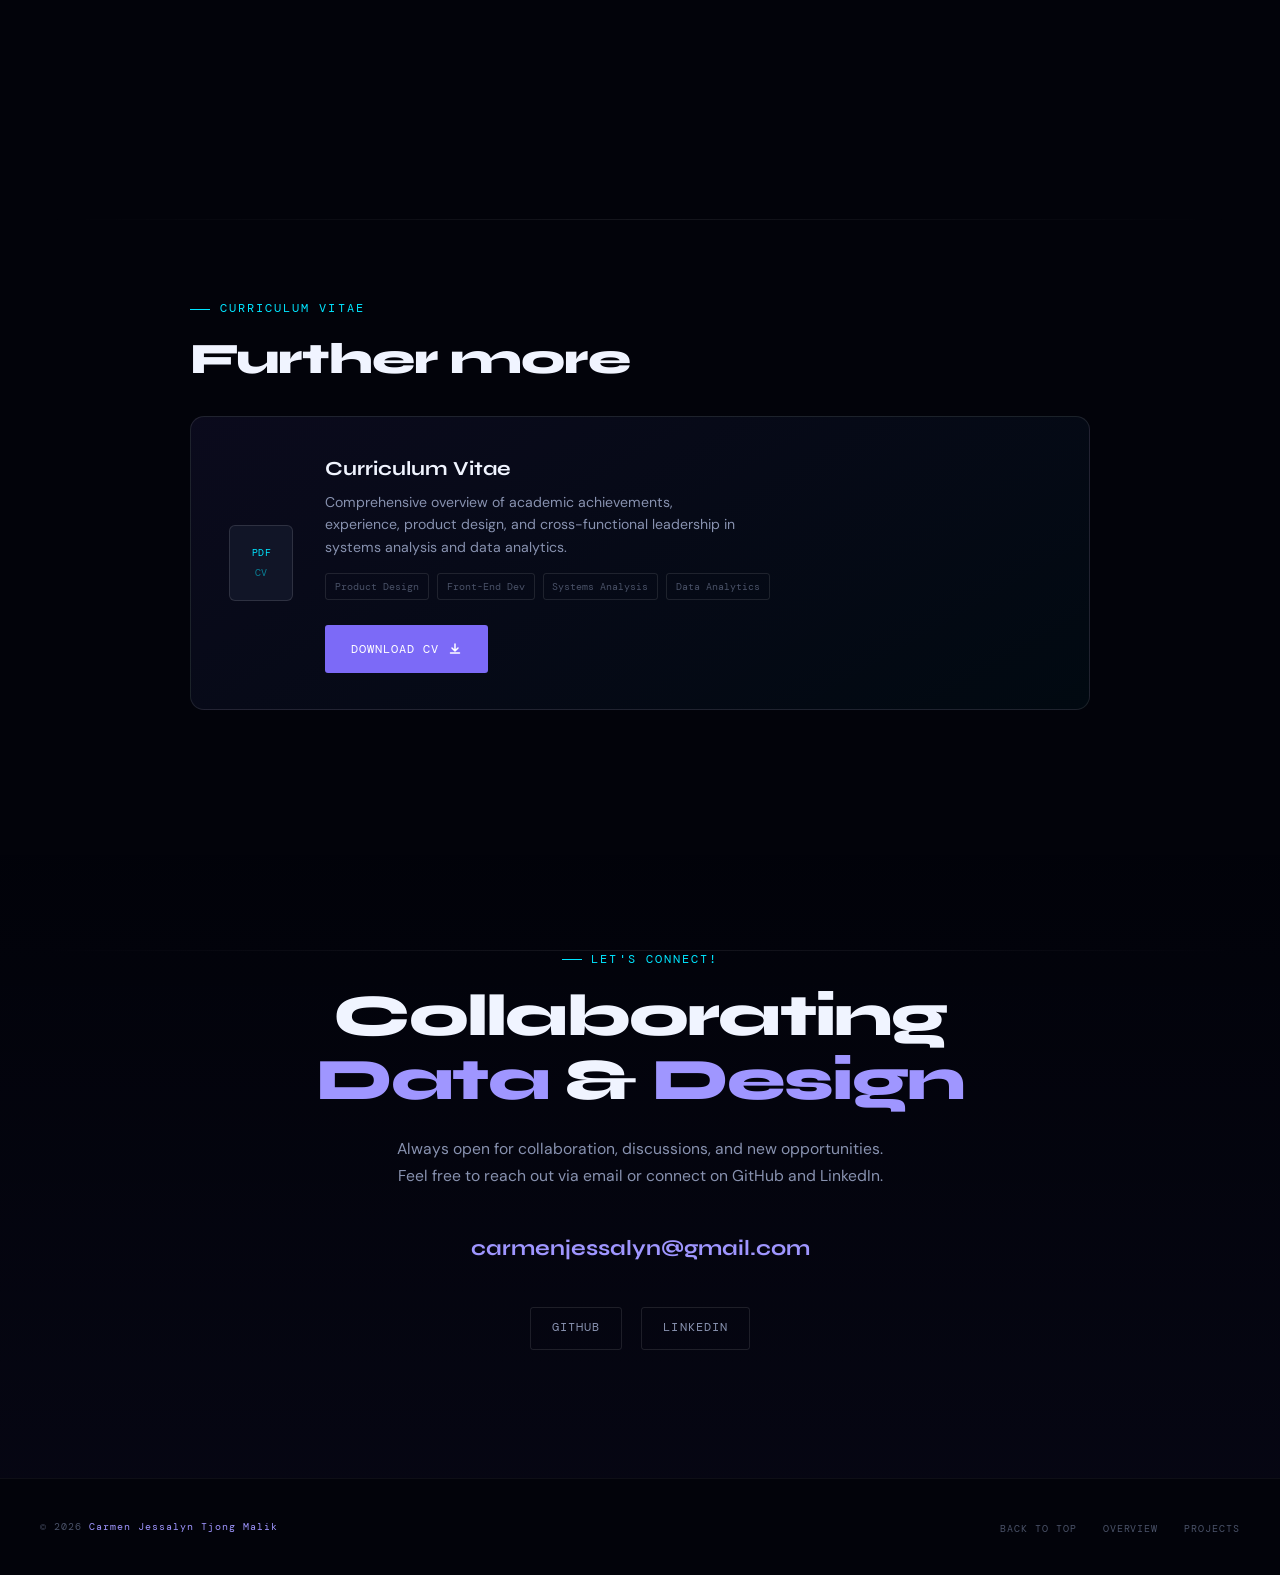
==== commit b2421686: "paper" ====
--- a/Final/index.html
+++ b/Final/index.html
@@ -459,7 +459,7 @@
                         </div>
 
                         <div class="info-footer">
-                            <a href="pdf/Artikel ENG_825240096-terkunci.pdf" target="_blank" rel="noopener noreferrer"
+                            <a href="PDF/Artikel ENG_825240096-terkunci.pdf" target="_blank" rel="noopener noreferrer"
                                 class="btn-github-link">
                                 <span>Research Paper</span>
                                 <svg width="14" height="14" fill="none" viewBox="0 0 14 14">
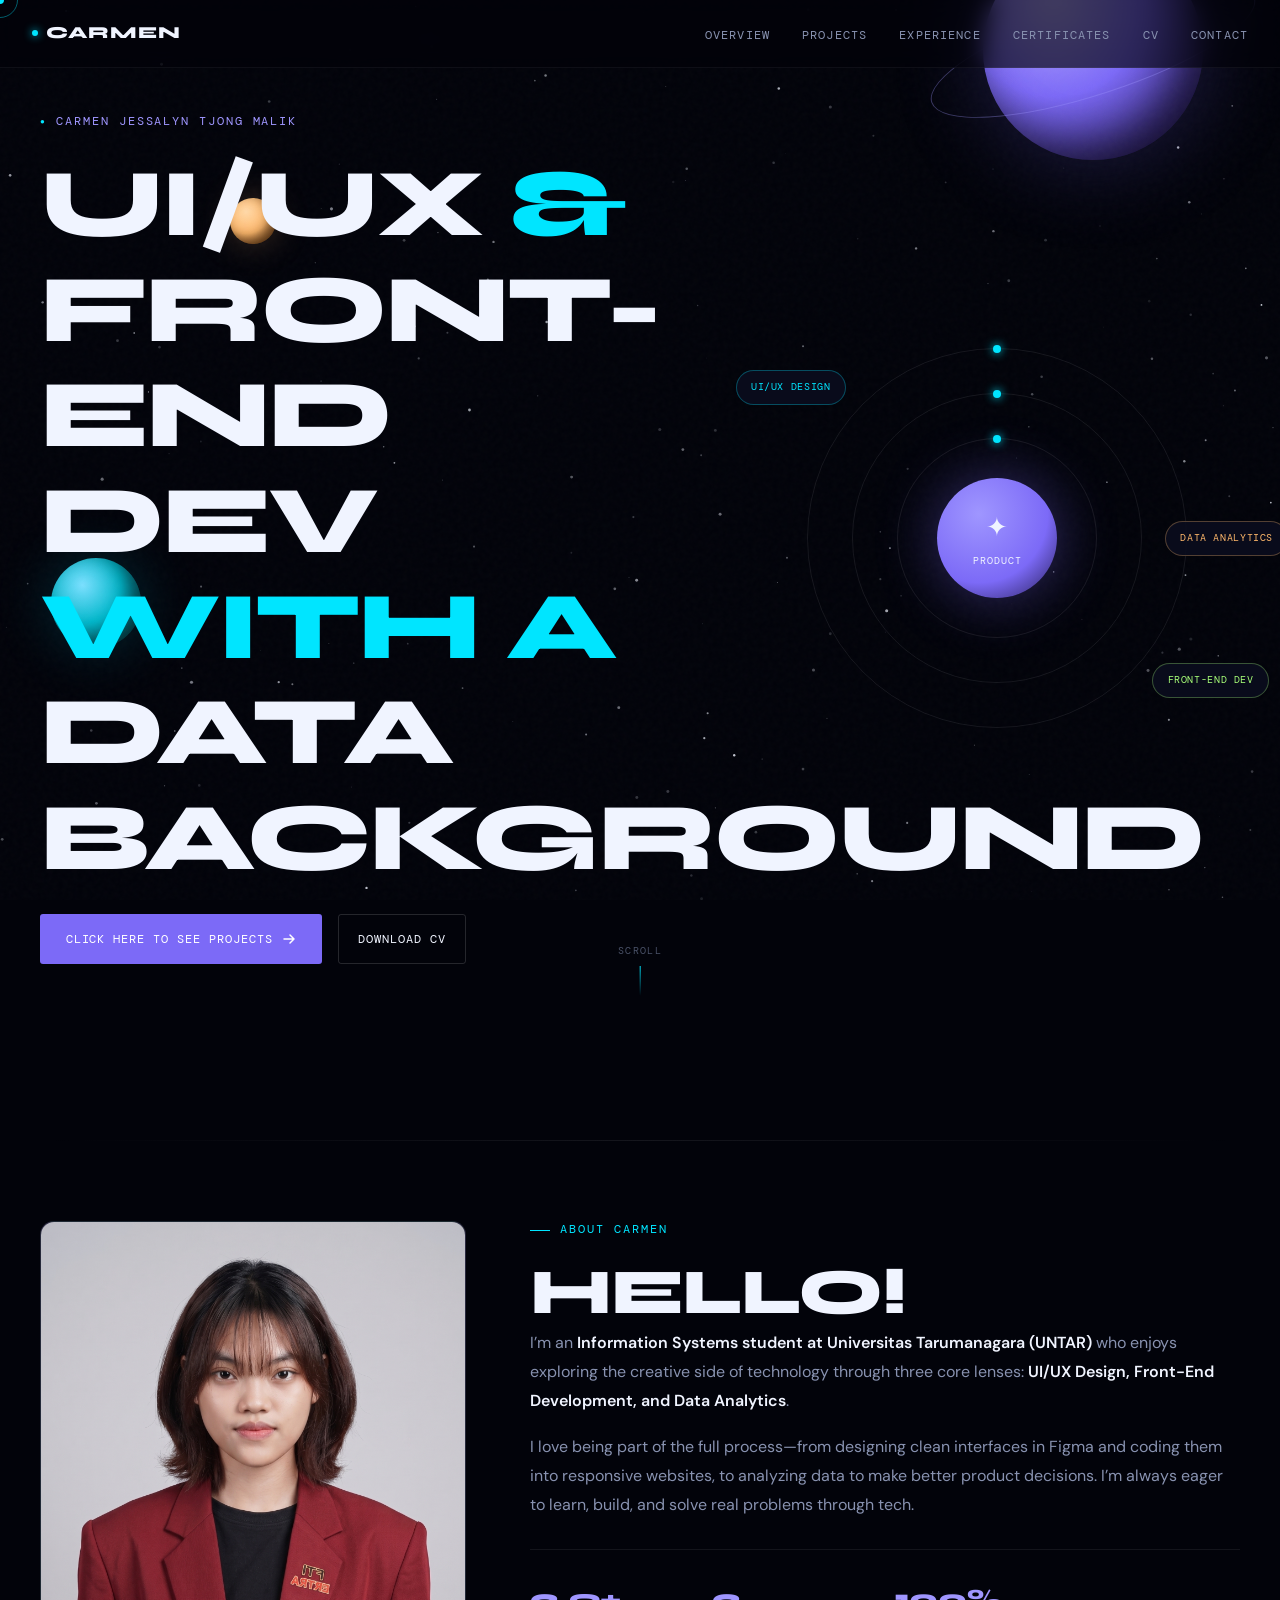
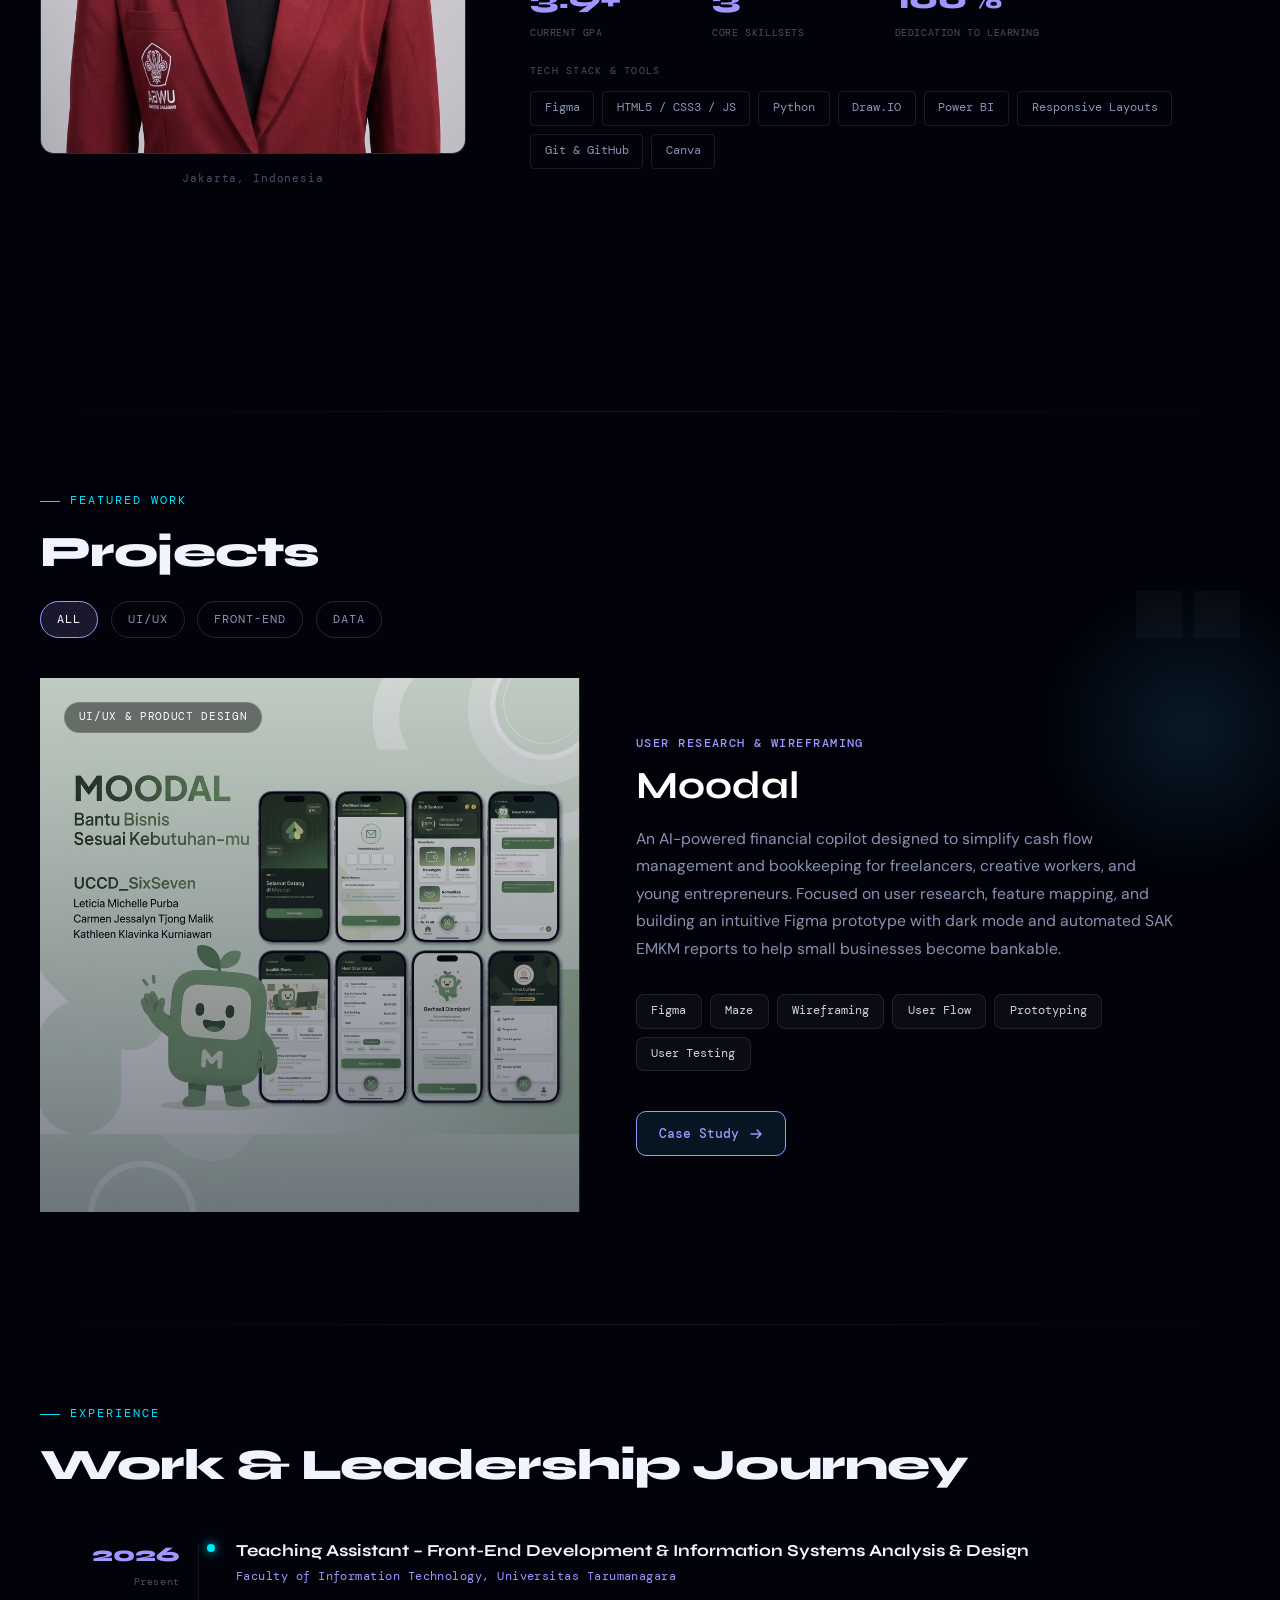
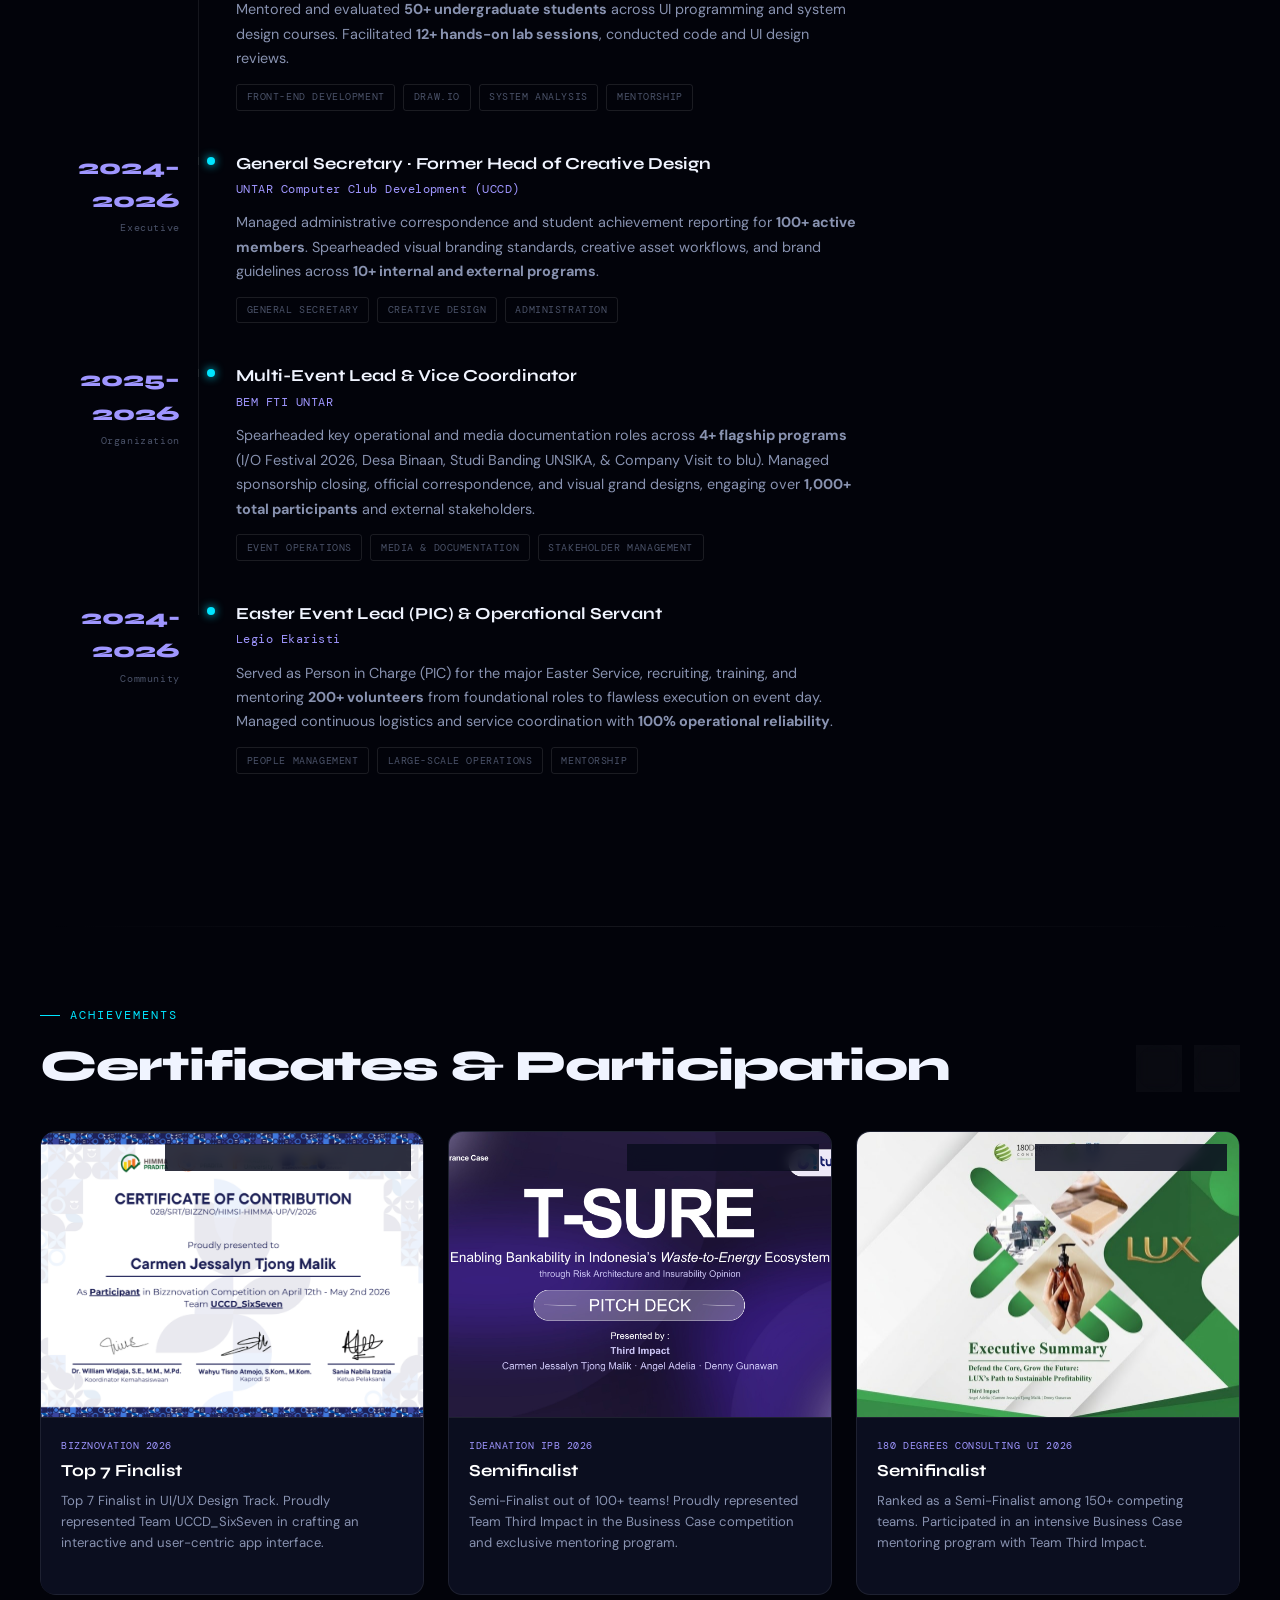
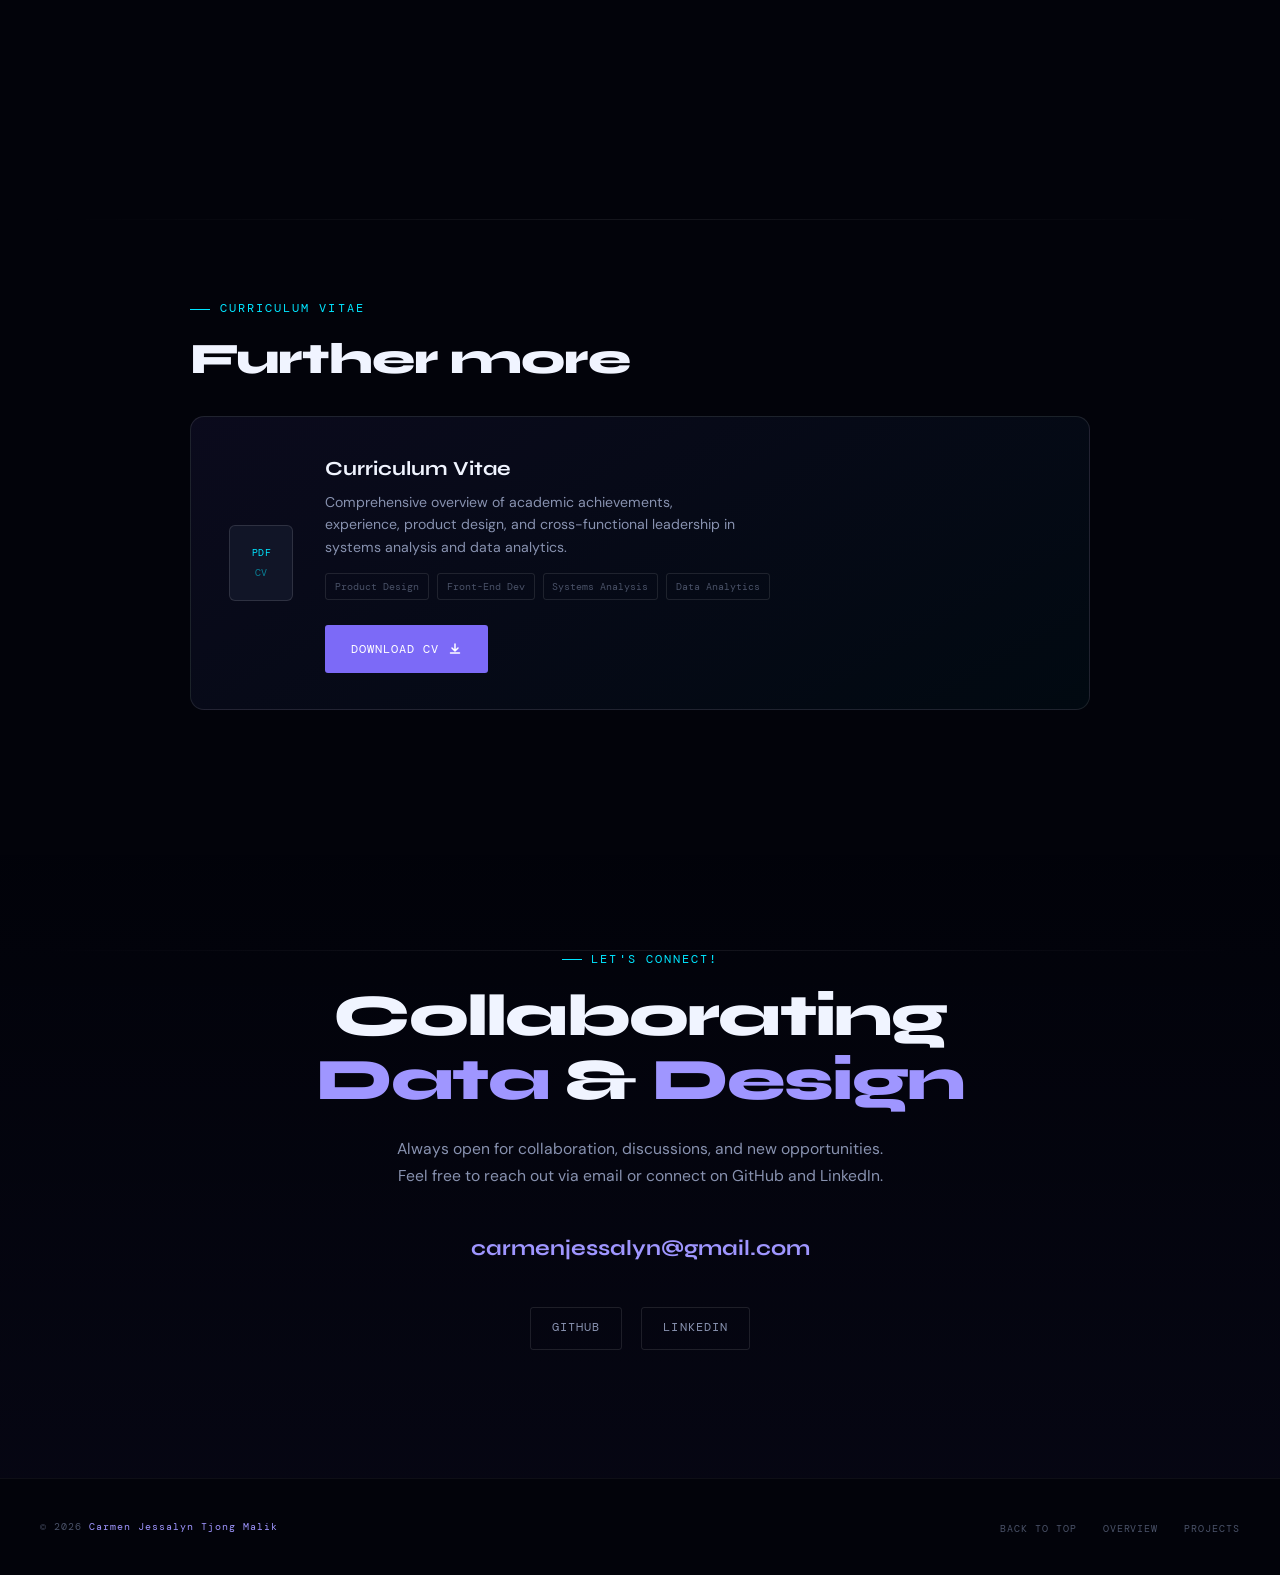
==== commit 839d9447: "update on pdf" ====
--- a/Final/index.html
+++ b/Final/index.html
@@ -459,7 +459,7 @@
                         </div>
 
                         <div class="info-footer">
-                            <a href="PDF/Artikel ENG_825240096-terkunci.pdf" target="_blank" rel="noopener noreferrer"
+                            <a href="PDF/Artikel ENG_825240096.pdf" target="_blank" rel="noopener noreferrer"
                                 class="btn-github-link">
                                 <span>Research Paper</span>
                                 <svg width="14" height="14" fill="none" viewBox="0 0 14 14">
